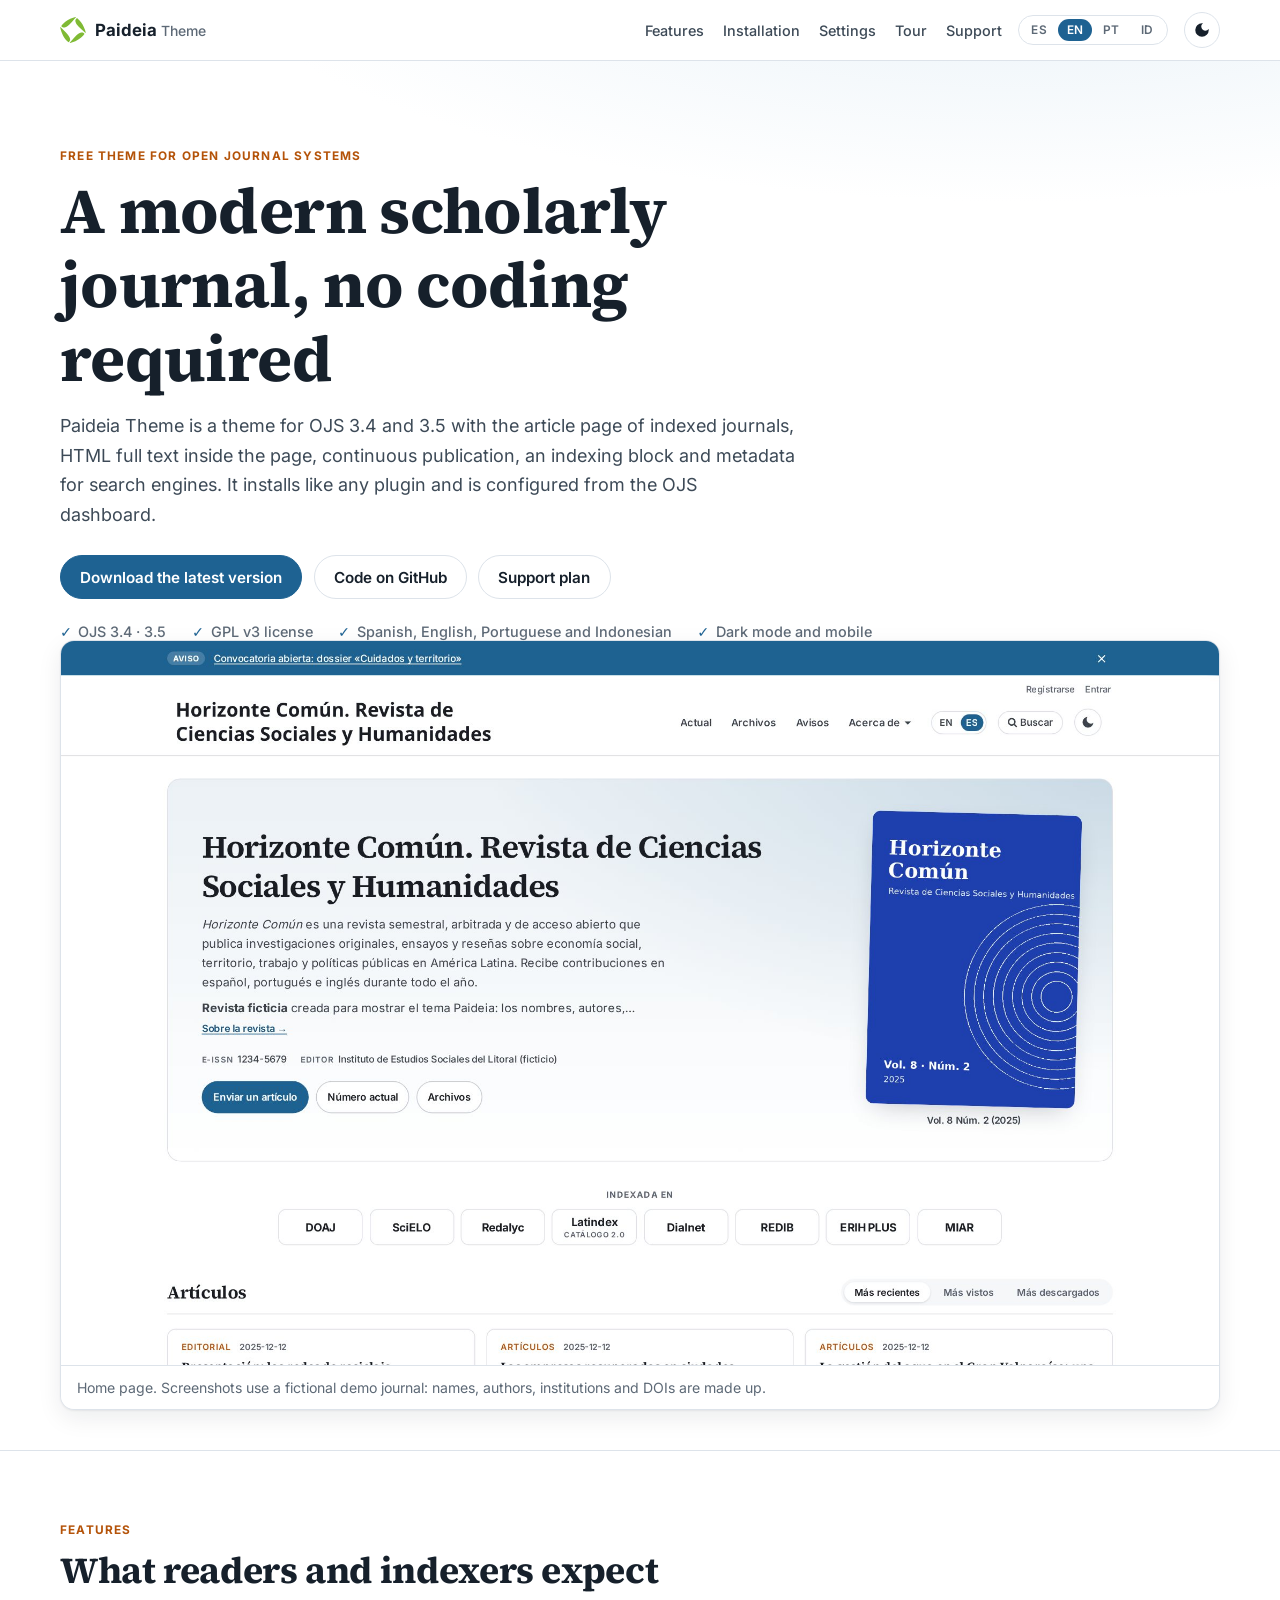
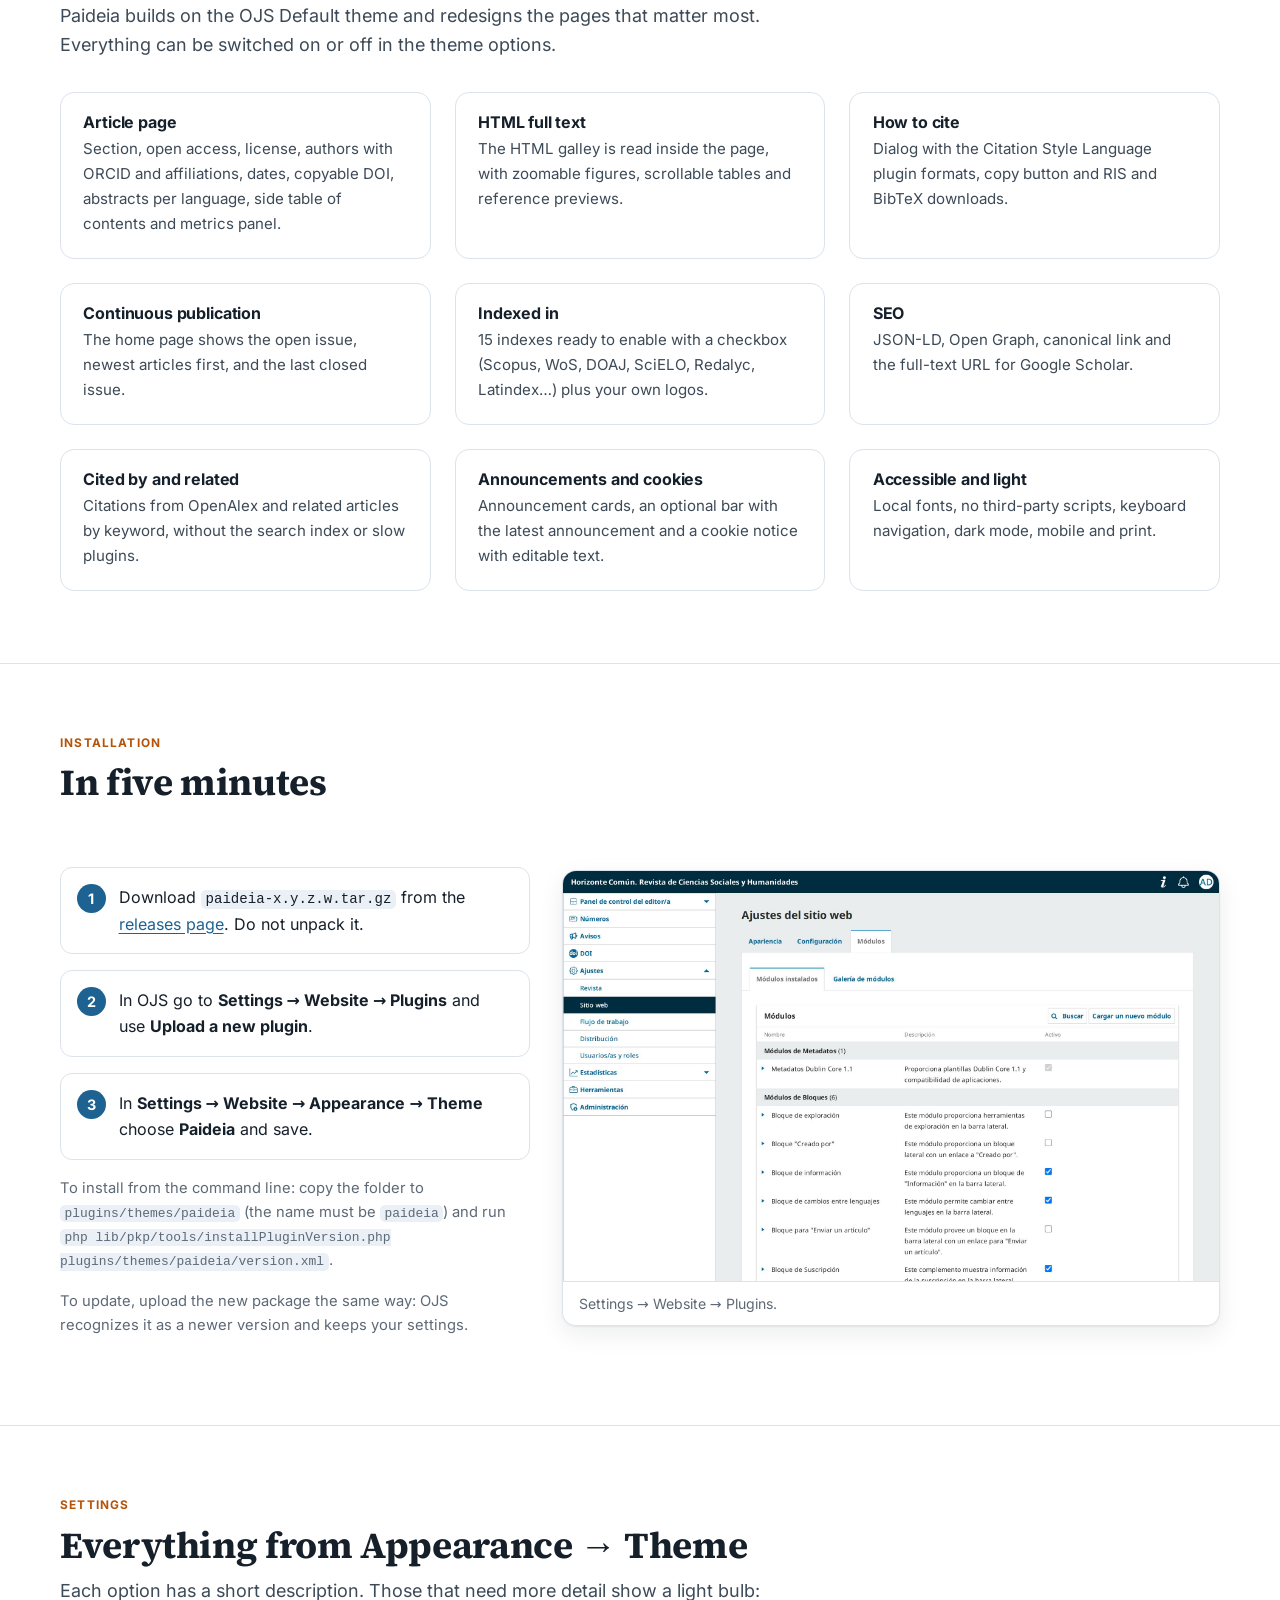
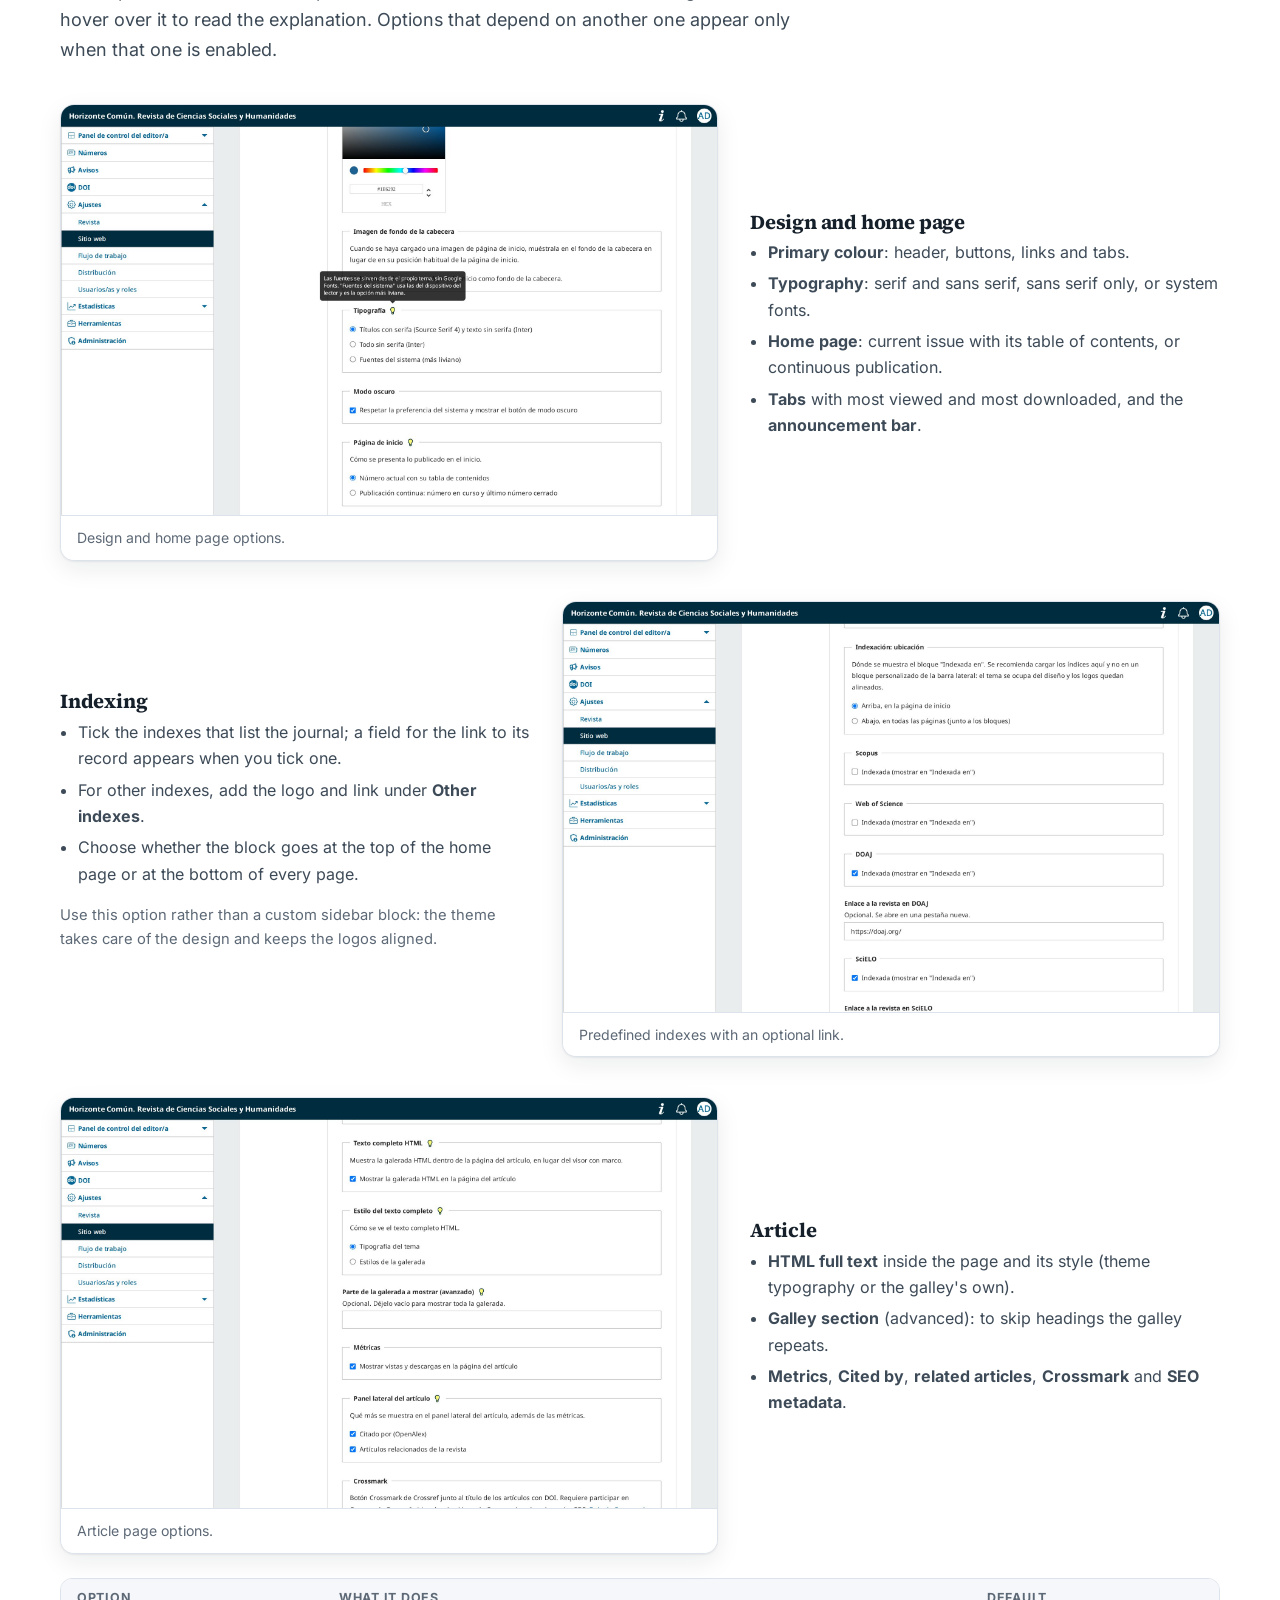
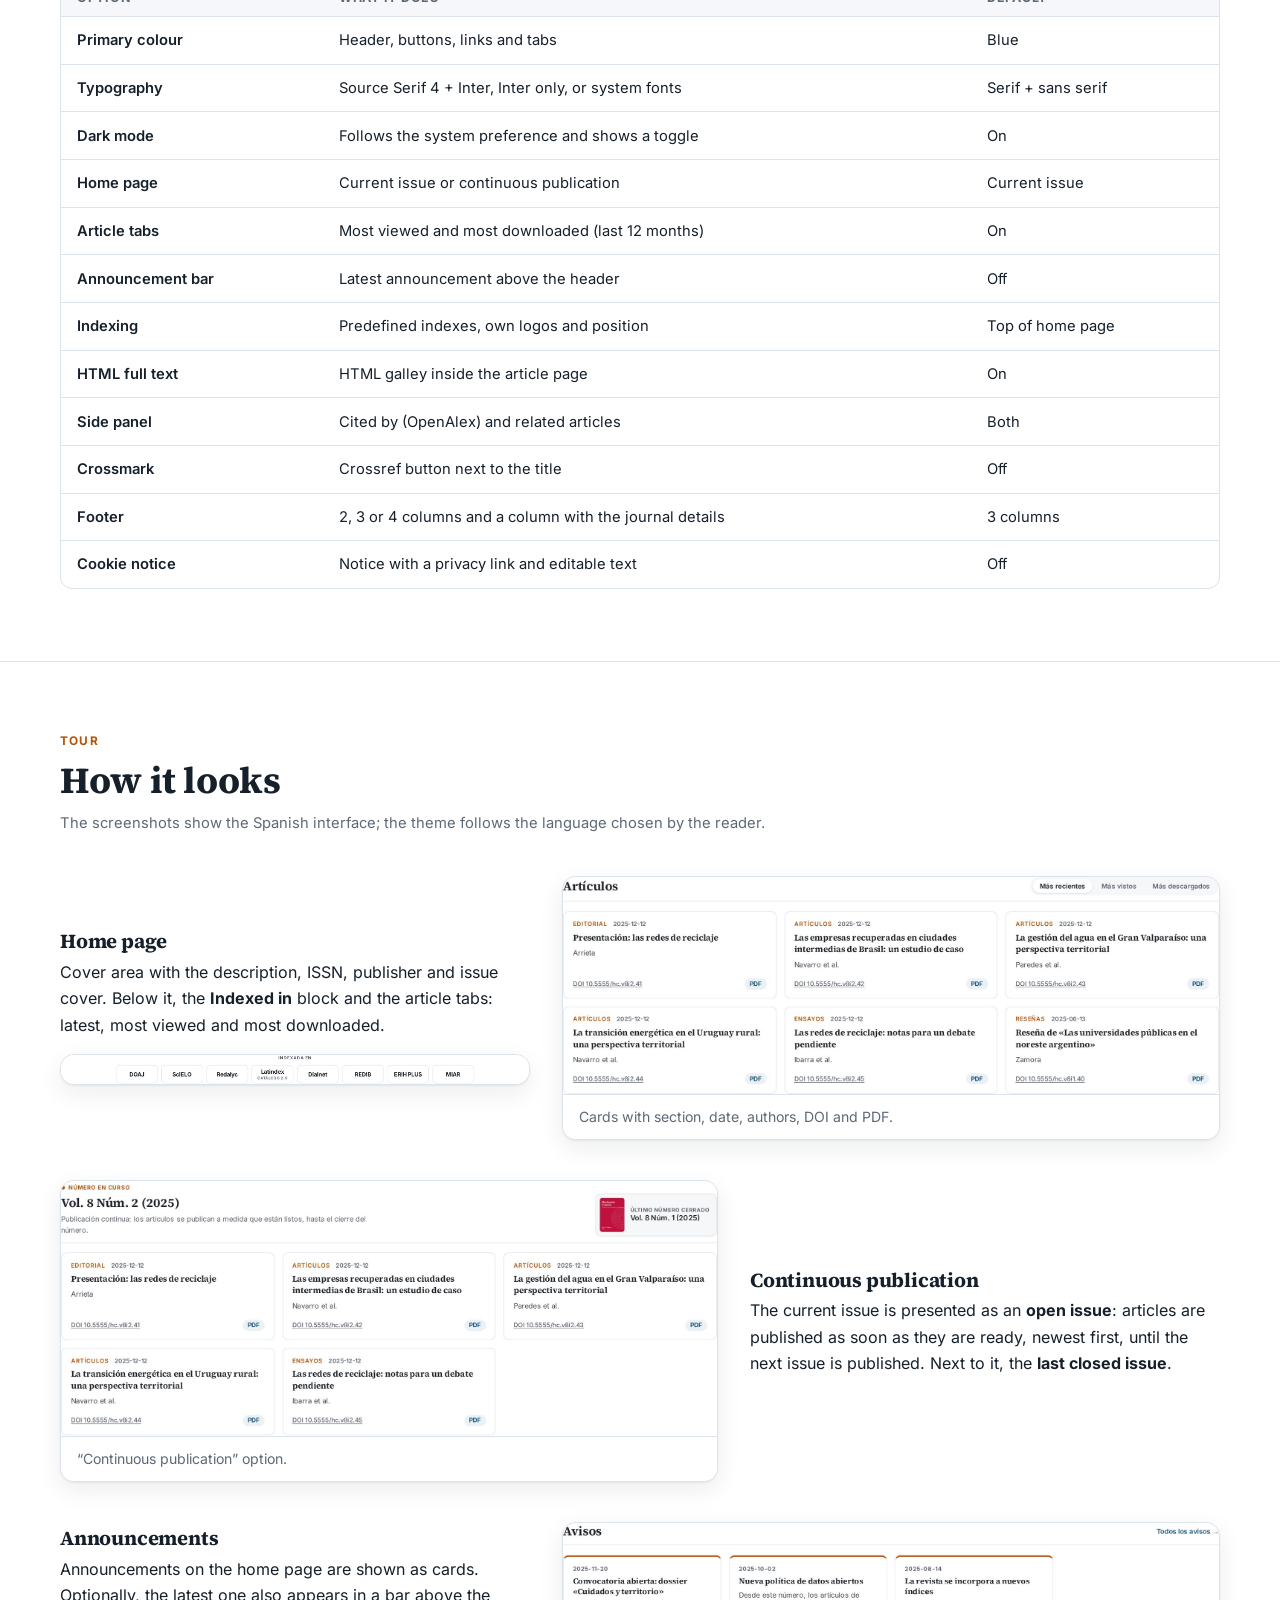
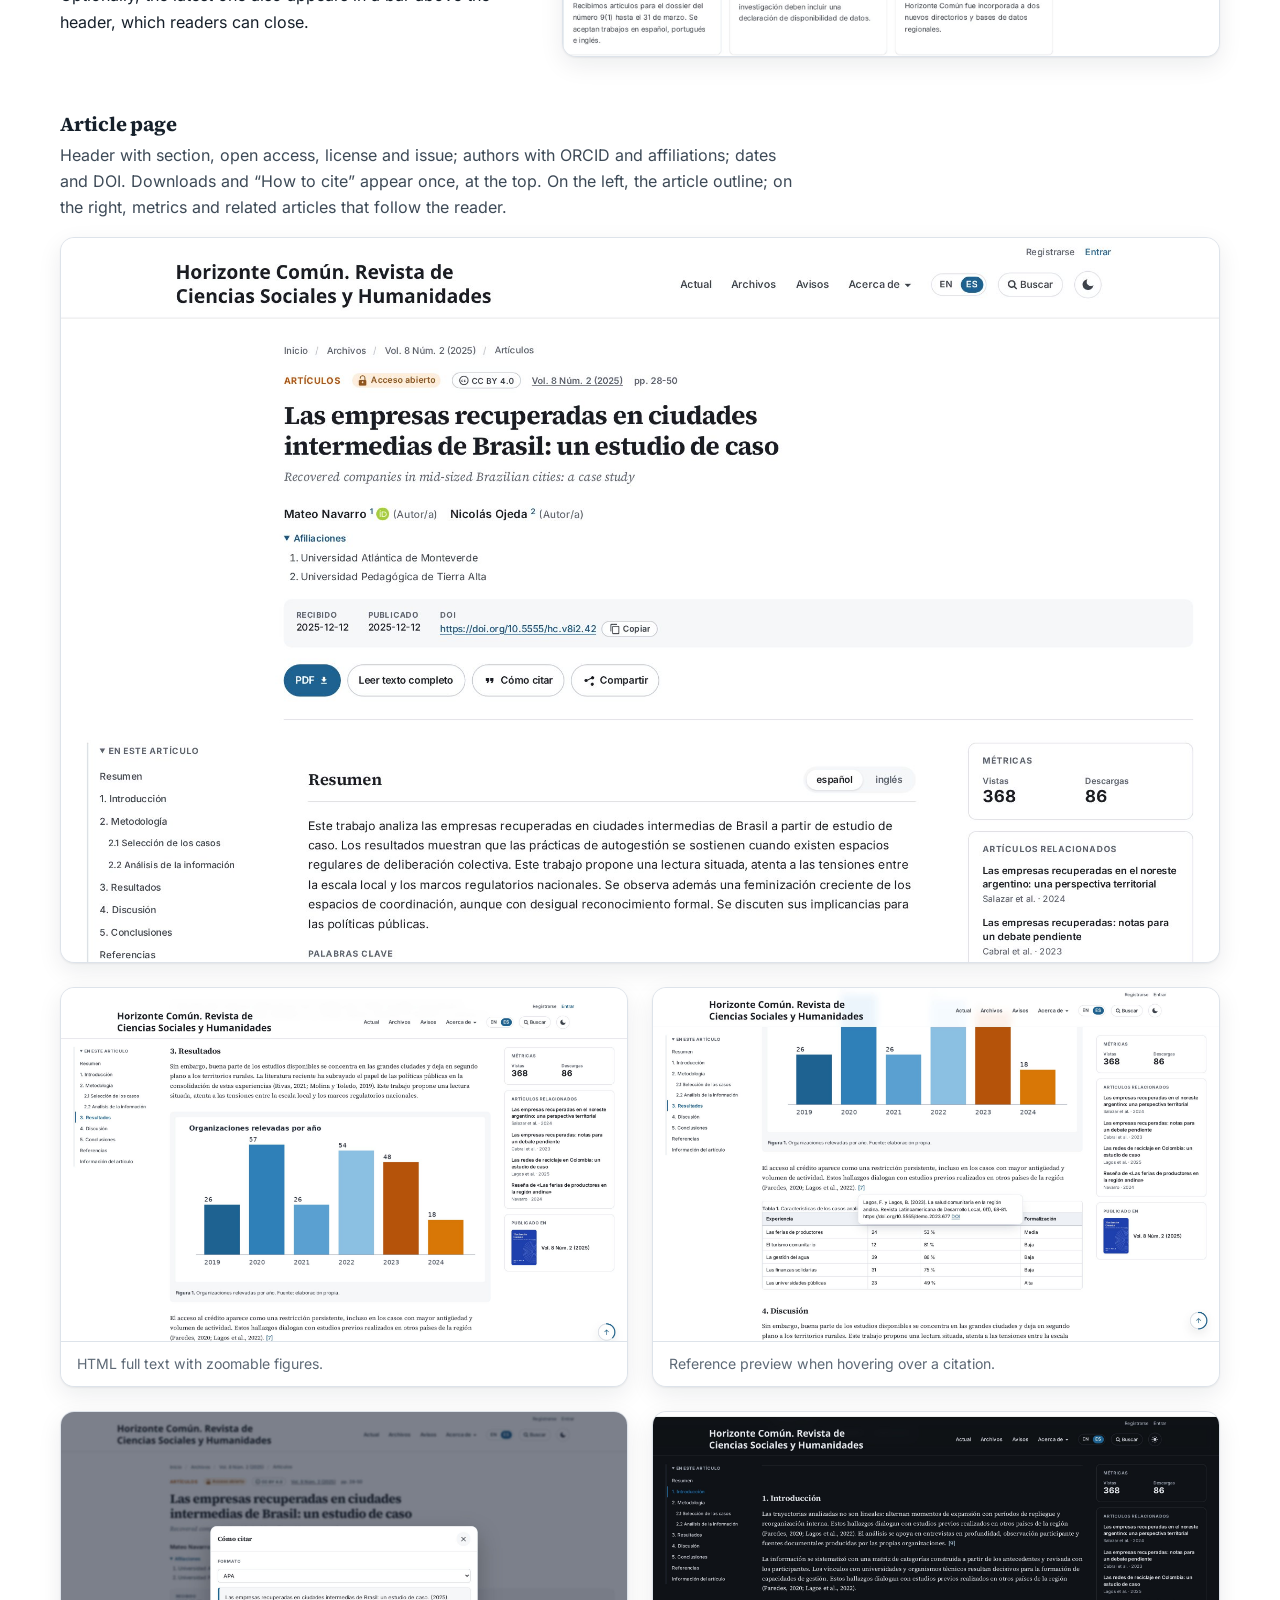
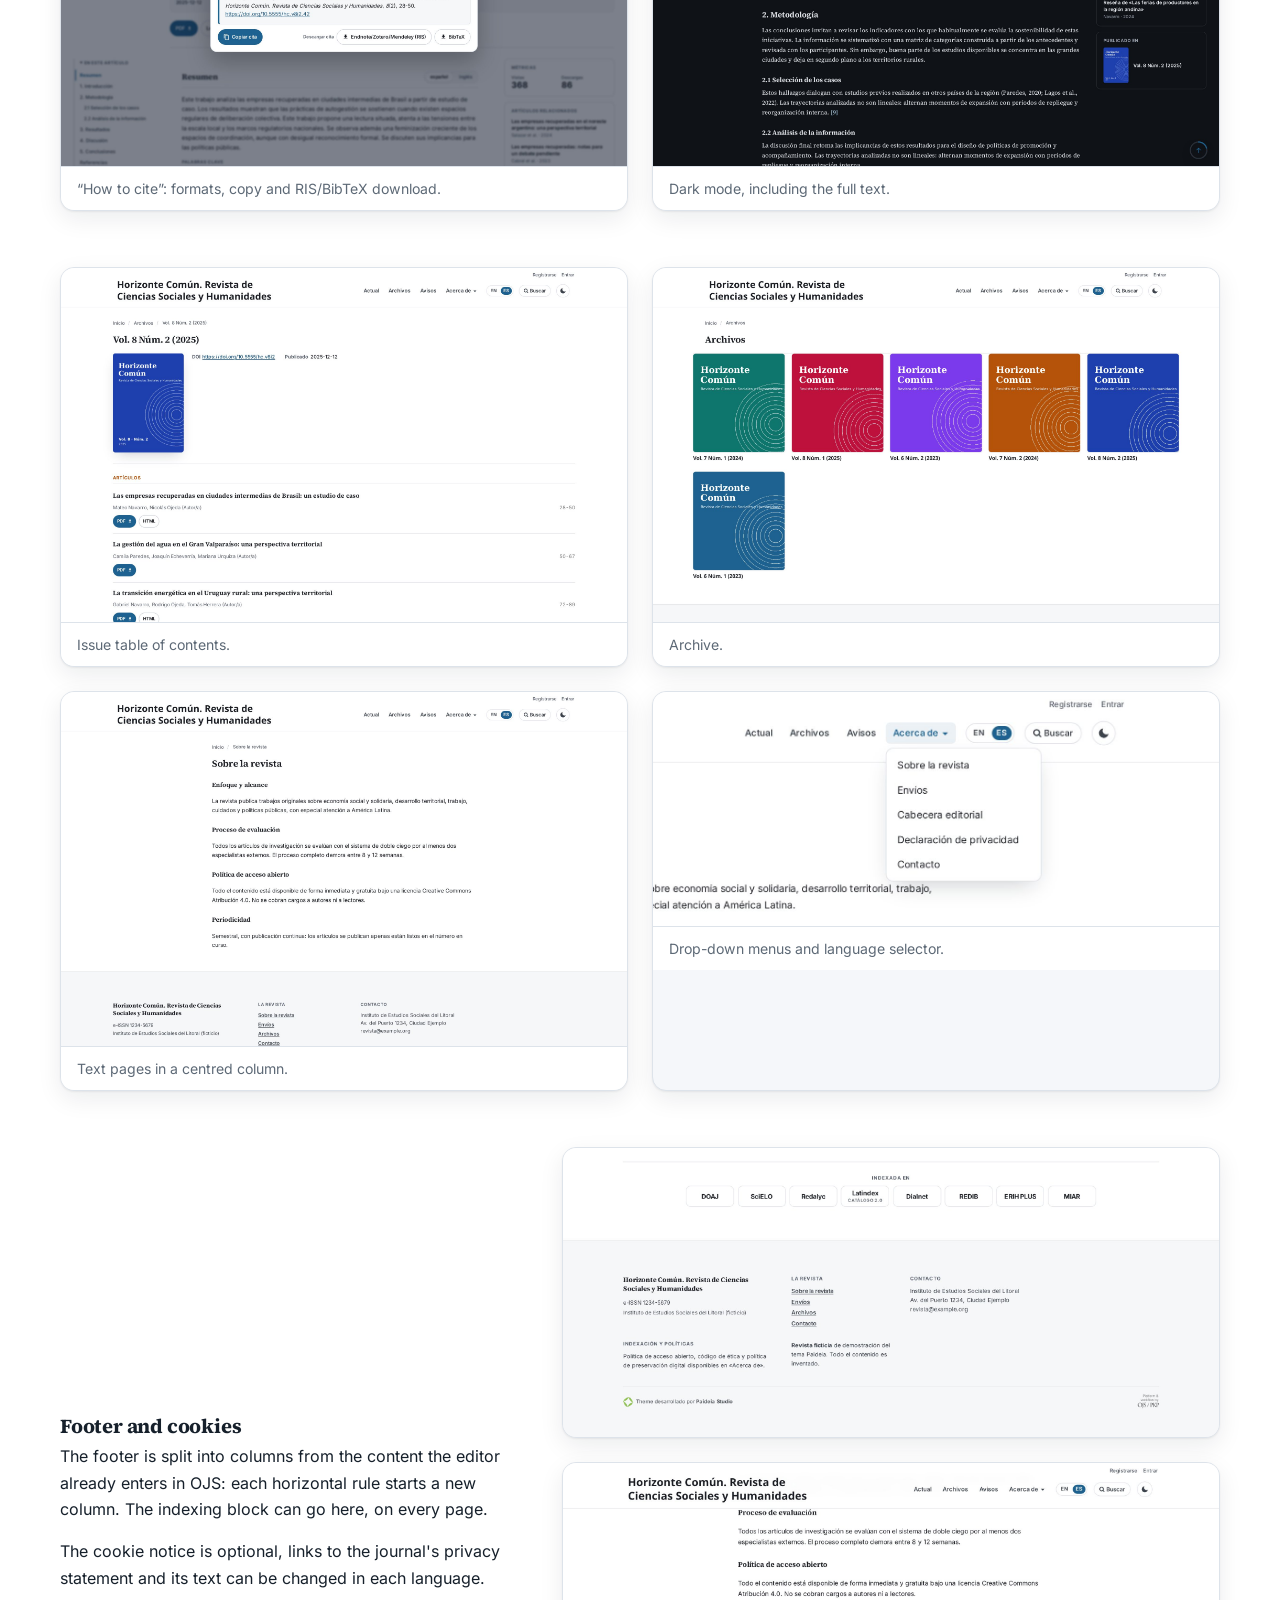
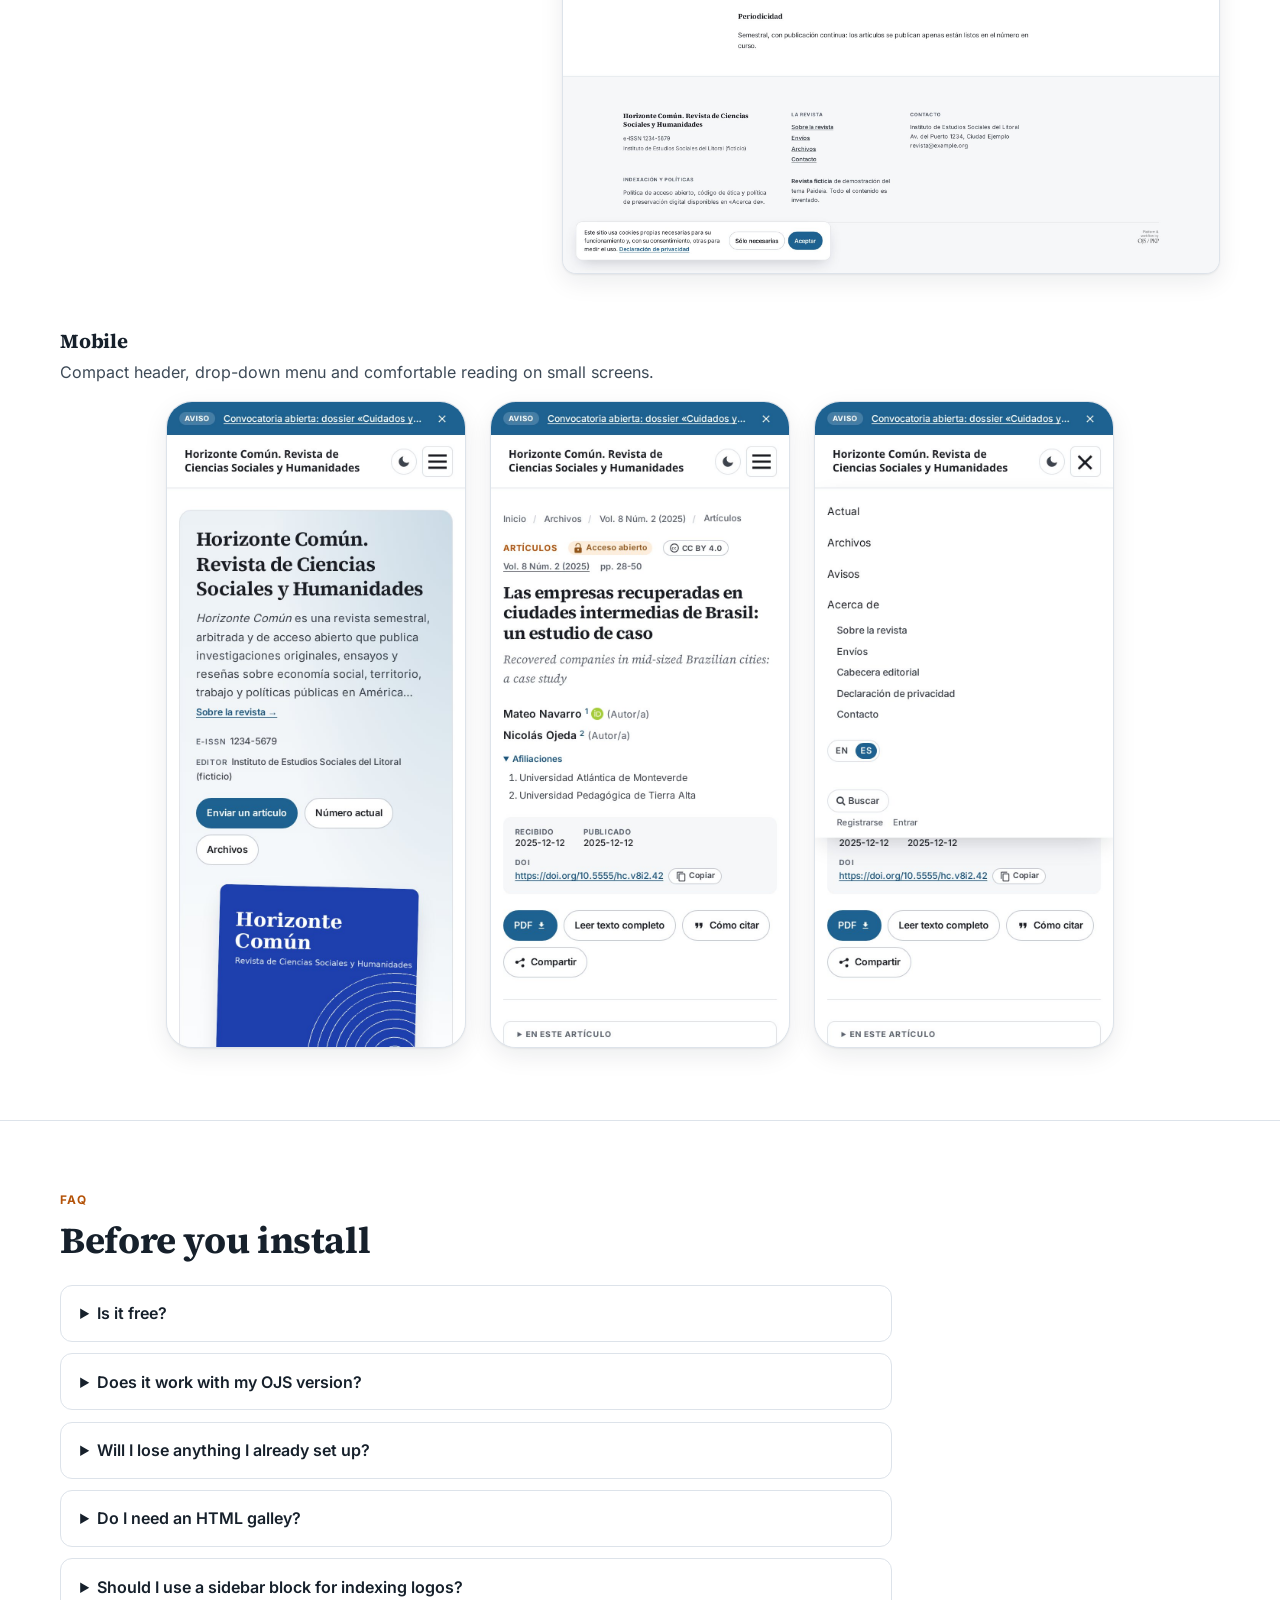
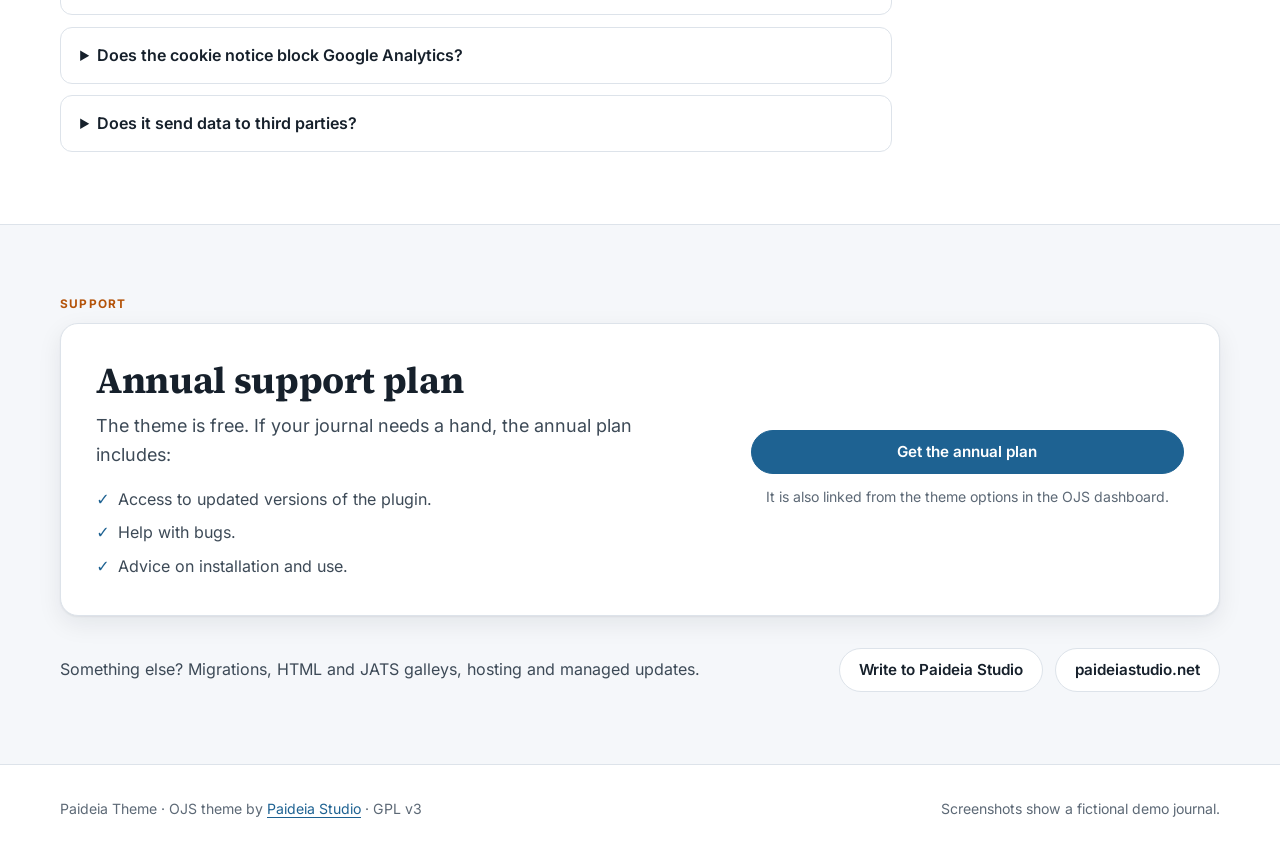
==== docs/en/index.html @ a8fdf117 "Paideia 1.0.1.0: soporte, enlace al repositorio y guía en 4 idiomas - Aviso del plan anual de soport" ====
<!doctype html>
<html lang="en">
<head>
<meta charset="utf-8">
<meta name="viewport" content="width=device-width, initial-scale=1">
<title>Paideia Theme · OJS theme</title>
<meta name="description" content="Paideia Theme is a free theme for Open Journal Systems 3.4 and 3.5: indexed-journal article page, HTML full text, continuous publication, indexing and SEO. Installation and configuration guide.">
<meta property="og:title" content="Paideia Theme · OJS theme">
<meta property="og:description" content="Free theme for Open Journal Systems, by Paideia Studio. Guide with screenshots.">
<meta property="og:image" content="../img/home.jpg">
<link rel="canonical" href="https://paideiapublishingservices.github.io/paideiaTheme/en/">
<link rel="alternate" hreflang="es" href="https://paideiapublishingservices.github.io/paideiaTheme/">
<link rel="alternate" hreflang="en" href="https://paideiapublishingservices.github.io/paideiaTheme/en/">
<link rel="alternate" hreflang="pt-BR" href="https://paideiapublishingservices.github.io/paideiaTheme/pt/">
<link rel="alternate" hreflang="id" href="https://paideiapublishingservices.github.io/paideiaTheme/id/">
<link rel="alternate" hreflang="x-default" href="https://paideiapublishingservices.github.io/paideiaTheme/">
<link rel="stylesheet" href="../assets/docs.css">
</head>
<body>

<header class="top">
	<div class="wrap">
		<a class="brand" href="./">
			<svg viewBox="0 0 98 100" aria-hidden="true"><path fill="#7FBA34" d="M58.7 0.2 60.0 0.2 60.2 0.9 44.6 18.9 34.3 29.7 28.6 34.5 22.5 38.5 16.5 40.6 11.6 40.6 7.3 38.9 4.1 35.9 3.6 35.0 3.8 34.3 8.2 28.8 13.2 23.8 19.4 18.7 27.9 12.9 38.5 7.1 49.2 2.8 58.7 0.2ZM63.4 4.5 64.5 4.3 66.4 5.7 74.3 13.2 79.9 20.1 85.2 28.1 90.5 38.1 95.3 50.1 97.4 57.7 97.9 61.0 97.2 61.6 94.9 59.3 77.1 43.4 70.1 36.4 64.3 29.6 61.6 25.5 58.8 19.4 58.0 15.8 58.0 13.7 58.6 11.1 59.9 8.3 63.4 4.5ZM0.2 38.5 0.7 38.4 21.9 59.3 29.3 67.8 32.7 72.6 36.5 79.7 37.9 85.6 37.7 88.4 37.2 90.5 35.0 94.2 31.9 97.0 30.5 96.6 24.0 90.5 19.6 85.3 15.5 79.4 11.4 72.6 7.9 65.5 4.4 57.0 1.2 46.6 -0.1 39.2 0.2 38.5ZM80.5 59.3 84.2 59.2 87.0 59.9 89.8 61.4 92.8 64.3 92.9 65.7 88.5 71.2 83.5 76.2 79.2 79.9 69.5 86.6 58.2 92.9 46.6 97.5 38.3 99.7 36.9 99.9 36.4 99.3 52.4 80.9 62.4 70.3 68.1 65.5 74.7 61.3 80.5 59.3Z"/></svg>
			<span>Paideia <small>Theme</small></span>
		</a>
		<nav aria-label="Sections">
			<a href="#incluye">Features</a>
			<a href="#instalacion">Installation</a>
			<a href="#configuracion">Settings</a>
			<a href="#recorrido">Tour</a>
			<a href="#soporte">Support</a>
		</nav>
		<div class="lang" role="group" aria-label="Language">
			<a href="../" hreflang="es" lang="es" title="Español">ES</a>
			<a href="../en/" hreflang="en" lang="en" title="English" aria-current="page">EN</a>
			<a href="../pt/" hreflang="pt-BR" lang="pt-BR" title="Português">PT</a>
			<a href="../id/" hreflang="id" lang="id" title="Bahasa Indonesia">ID</a>
		</div>
		<button class="theme-btn" type="button" id="themeBtn" aria-label="Switch between light and dark mode">
			<svg width="18" height="18" viewBox="0 0 24 24" aria-hidden="true"><path fill="currentColor" d="M12 3a9 9 0 1 0 9 9c0-.46-.04-.92-.1-1.36a5.39 5.39 0 0 1-4.4 2.26 5.4 5.4 0 0 1-3.14-9.8c-.44-.06-.9-.1-1.36-.1z"/></svg>
		</button>
	</div>
</header>

<main>
<div class="hero">
	<div class="wrap">
		<p class="eyebrow">Free theme for Open Journal Systems</p>
		<h1>A modern scholarly journal, no coding required</h1>
		<p class="lead">Paideia Theme is a theme for OJS 3.4 and 3.5 with the article page of indexed journals, HTML full text inside the page, continuous publication, an indexing block and metadata for search engines. It installs like any plugin and is configured from the OJS dashboard.</p>
		<div class="cta">
			<a class="btn btn--primary" href="https://github.com/PaideiaPublishingServices/paideiaTheme/releases/latest">Download the latest version</a>
			<a class="btn" href="https://github.com/PaideiaPublishingServices/paideiaTheme">Code on GitHub</a>
			<a class="btn" href="#soporte">Support plan</a>
		</div>
		<ul class="facts">
			<li>OJS 3.4 · 3.5</li>
			<li>GPL v3 license</li>
			<li>Spanish, English, Portuguese and Indonesian</li>
			<li>Dark mode and mobile</li>
		</ul>
		<figure class="shot hero-shot">
			<img src="../img/home.jpg" alt="Journal home page with the Paideia theme: description, issue cover and buttons" width="2160" height="1350">
			<figcaption>Home page. Screenshots use a fictional demo journal: names, authors, institutions and DOIs are made up.</figcaption>
		</figure>
	</div>
</div>

<section id="incluye">
	<div class="wrap">
		<p class="eyebrow">Features</p>
		<h2>What readers and indexers expect</h2>
		<p class="lead">Paideia builds on the OJS Default theme and redesigns the pages that matter most. Everything can be switched on or off in the theme options.</p>
		<div class="grid grid-3" style="margin-top:2rem">
			<div class="card"><h3>Article page</h3><p>Section, open access, license, authors with ORCID and affiliations, dates, copyable DOI, abstracts per language, side table of contents and metrics panel.</p></div>
			<div class="card"><h3>HTML full text</h3><p>The HTML galley is read inside the page, with zoomable figures, scrollable tables and reference previews.</p></div>
			<div class="card"><h3>How to cite</h3><p>Dialog with the Citation Style Language plugin formats, copy button and RIS and BibTeX downloads.</p></div>
			<div class="card"><h3>Continuous publication</h3><p>The home page shows the open issue, newest articles first, and the last closed issue.</p></div>
			<div class="card"><h3>Indexed in</h3><p>15 indexes ready to enable with a checkbox (Scopus, WoS, DOAJ, SciELO, Redalyc, Latindex…) plus your own logos.</p></div>
			<div class="card"><h3>SEO</h3><p>JSON-LD, Open Graph, canonical link and the full-text URL for Google Scholar.</p></div>
			<div class="card"><h3>Cited by and related</h3><p>Citations from OpenAlex and related articles by keyword, without the search index or slow plugins.</p></div>
			<div class="card"><h3>Announcements and cookies</h3><p>Announcement cards, an optional bar with the latest announcement and a cookie notice with editable text.</p></div>
			<div class="card"><h3>Accessible and light</h3><p>Local fonts, no third-party scripts, keyboard navigation, dark mode, mobile and print.</p></div>
		</div>
	</div>
</section>

<section id="instalacion">
	<div class="wrap">
		<p class="eyebrow">Installation</p>
		<h2>In five minutes</h2>
		<div class="row">
			<div>
				<ol class="steps">
					<li>Download <code>paideia-x.y.z.w.tar.gz</code> from the <a href="https://github.com/PaideiaPublishingServices/paideiaTheme/releases/latest">releases page</a>. Do not unpack it.</li>
					<li>In OJS go to <strong>Settings → Website → Plugins</strong> and use <strong>Upload a new plugin</strong>.</li>
					<li>In <strong>Settings → Website → Appearance → Theme</strong> choose <strong>Paideia</strong> and save.</li>
				</ol>
				<p style="margin-top:1rem;color:var(--muted);font-size:.92rem">To install from the command line: copy the folder to <code>plugins/themes/paideia</code> (the name must be <code>paideia</code>) and run <code>php lib/pkp/tools/installPluginVersion.php plugins/themes/paideia/version.xml</code>.</p>
				<p style="color:var(--muted);font-size:.92rem">To update, upload the new package the same way: OJS recognizes it as a newer version and keeps your settings.</p>
			</div>
			<figure class="shot"><img src="../img/back-plugins.jpg" alt="Plugins tab of the OJS website settings" loading="lazy" width="2160" height="1350"><figcaption>Settings → Website → Plugins.</figcaption></figure>
		</div>
	</div>
</section>

<section id="configuracion">
	<div class="wrap">
		<p class="eyebrow">Settings</p>
		<h2>Everything from Appearance → Theme</h2>
		<p class="lead">Each option has a short description. Those that need more detail show a light bulb: hover over it to read the explanation. Options that depend on another one appear only when that one is enabled.</p>

		<div class="row row--flip">
			<div>
				<h3>Design and home page</h3>
				<ul class="clean">
					<li><strong>Primary colour</strong>: header, buttons, links and tabs.</li>
					<li><strong>Typography</strong>: serif and sans serif, sans serif only, or system fonts.</li>
					<li><strong>Home page</strong>: current issue with its table of contents, or continuous publication.</li>
					<li><strong>Tabs</strong> with most viewed and most downloaded, and the <strong>announcement bar</strong>.</li>
				</ul>
			</div>
			<figure class="shot"><img src="../img/back-home.jpg" alt="Typography, dark mode and home page options in the theme form" loading="lazy" width="2160" height="1350"><figcaption>Design and home page options.</figcaption></figure>
		</div>

		<div class="row">
			<div>
				<h3>Indexing</h3>
				<ul class="clean">
					<li>Tick the indexes that list the journal; a field for the link to its record appears when you tick one.</li>
					<li>For other indexes, add the logo and link under <strong>Other indexes</strong>.</li>
					<li>Choose whether the block goes at the top of the home page or at the bottom of every page.</li>
				</ul>
				<p style="color:var(--muted);font-size:.92rem">Use this option rather than a custom sidebar block: the theme takes care of the design and keeps the logos aligned.</p>
			</div>
			<figure class="shot"><img src="../img/back-indexing.jpg" alt="Indexing options: position and list of indexes with checkboxes and links" loading="lazy" width="2160" height="1350"><figcaption>Predefined indexes with an optional link.</figcaption></figure>
		</div>

		<div class="row row--flip">
			<div>
				<h3>Article</h3>
				<ul class="clean">
					<li><strong>HTML full text</strong> inside the page and its style (theme typography or the galley's own).</li>
					<li><strong>Galley section</strong> (advanced): to skip headings the galley repeats.</li>
					<li><strong>Metrics</strong>, <strong>Cited by</strong>, <strong>related articles</strong>, <strong>Crossmark</strong> and <strong>SEO metadata</strong>.</li>
				</ul>
			</div>
			<figure class="shot"><img src="../img/back-article.jpg" alt="Article options in the theme form" loading="lazy" width="2160" height="1350"><figcaption>Article page options.</figcaption></figure>
		</div>

		<div class="table-wrap">
			<table>
				<thead><tr><th>Option</th><th>What it does</th><th>Default</th></tr></thead>
				<tbody>
					<tr><td>Primary colour</td><td>Header, buttons, links and tabs</td><td>Blue</td></tr>
					<tr><td>Typography</td><td>Source Serif 4 + Inter, Inter only, or system fonts</td><td>Serif + sans serif</td></tr>
					<tr><td>Dark mode</td><td>Follows the system preference and shows a toggle</td><td>On</td></tr>
					<tr><td>Home page</td><td>Current issue or continuous publication</td><td>Current issue</td></tr>
					<tr><td>Article tabs</td><td>Most viewed and most downloaded (last 12 months)</td><td>On</td></tr>
					<tr><td>Announcement bar</td><td>Latest announcement above the header</td><td>Off</td></tr>
					<tr><td>Indexing</td><td>Predefined indexes, own logos and position</td><td>Top of home page</td></tr>
					<tr><td>HTML full text</td><td>HTML galley inside the article page</td><td>On</td></tr>
					<tr><td>Side panel</td><td>Cited by (OpenAlex) and related articles</td><td>Both</td></tr>
					<tr><td>Crossmark</td><td>Crossref button next to the title</td><td>Off</td></tr>
					<tr><td>Footer</td><td>2, 3 or 4 columns and a column with the journal details</td><td>3 columns</td></tr>
					<tr><td>Cookie notice</td><td>Notice with a privacy link and editable text</td><td>Off</td></tr>
				</tbody>
			</table>
		</div>
	</div>
</section>

<section id="recorrido">
	<div class="wrap">
		<p class="eyebrow">Tour</p>
		<h2>How it looks</h2>
		<p style="color:var(--muted);font-size:.92rem">The screenshots show the Spanish interface; the theme follows the language chosen by the reader.</p>

		<div class="row">
			<div>
				<h3>Home page</h3>
				<p>Cover area with the description, ISSN, publisher and issue cover. Below it, the <strong>Indexed in</strong> block and the article tabs: latest, most viewed and most downloaded.</p>
				<figure class="shot" style="margin-top:1rem"><img src="../img/home-indexing.jpg" alt="Indexed in block with index tiles" loading="lazy" width="1764" height="107"></figure>
			</div>
			<figure class="shot"><img src="../img/home-tabs.jpg" alt="Article tabs with cards" loading="lazy" width="1764" height="585"><figcaption>Cards with section, date, authors, DOI and PDF.</figcaption></figure>
		</div>

		<div class="row row--flip">
			<div>
				<h3>Continuous publication</h3>
				<p>The current issue is presented as an <strong>open issue</strong>: articles are published as soon as they are ready, newest first, until the next issue is published. Next to it, the <strong>last closed issue</strong>.</p>
			</div>
			<figure class="shot"><img src="../img/home-continuous.jpg" alt="Open issue with article cards and a link to the last closed issue" loading="lazy" width="1764" height="687"><figcaption>“Continuous publication” option.</figcaption></figure>
		</div>

		<div class="row">
			<div>
				<h3>Announcements</h3>
				<p>Announcements on the home page are shown as cards. Optionally, the latest one also appears in a bar above the header, which readers can close.</p>
			</div>
			<figure class="shot"><img src="../img/home-news.jpg" alt="Announcement cards" loading="lazy" width="1764" height="359"></figure>
		</div>

		<div style="margin-top:3.5rem">
			<h3>Article page</h3>
			<p style="max-width:46rem;color:var(--soft)">Header with section, open access, license and issue; authors with ORCID and affiliations; dates and DOI. Downloads and “How to cite” appear once, at the top. On the left, the article outline; on the right, metrics and related articles that follow the reader.</p>
			<figure class="shot" style="margin-top:1rem"><img src="../img/article.jpg" alt="Article page with header, side outline, abstract and metrics panel" loading="lazy" width="2160" height="1350"></figure>
		</div>

		<div class="grid grid-2" style="margin-top:1.5rem">
			<figure class="shot"><img src="../img/article-figure.jpg" alt="HTML full text with a figure inside the article page" loading="lazy" width="2160" height="1350"><figcaption>HTML full text with zoomable figures.</figcaption></figure>
			<figure class="shot"><img src="../img/article-cite-tip.jpg" alt="Reference preview when hovering over a citation" loading="lazy" width="2160" height="1350"><figcaption>Reference preview when hovering over a citation.</figcaption></figure>
			<figure class="shot"><img src="../img/article-cite.jpg" alt="How to cite dialog with format selector" loading="lazy" width="2160" height="1350"><figcaption>“How to cite”: formats, copy and RIS/BibTeX download.</figcaption></figure>
			<figure class="shot"><img src="../img/article-dark.jpg" alt="Article page in dark mode" loading="lazy" width="2160" height="1350"><figcaption>Dark mode, including the full text.</figcaption></figure>
		</div>

		<div class="grid grid-2" style="margin-top:3.5rem">
			<figure class="shot"><img src="../img/issue.jpg" alt="Issue table of contents with cover and articles by section" loading="lazy" width="2160" height="1350"><figcaption>Issue table of contents.</figcaption></figure>
			<figure class="shot"><img src="../img/archive.jpg" alt="Issue archive with covers" loading="lazy" width="2160" height="1350"><figcaption>Archive.</figcaption></figure>
			<figure class="shot"><img src="../img/about.jpg" alt="About the journal page with a centred reading column" loading="lazy" width="2160" height="1350"><figcaption>Text pages in a centred column.</figcaption></figure>
			<figure class="shot"><img src="../img/nav.jpg" alt="Drop-down menu of the main navigation" loading="lazy" width="1200" height="495"><figcaption>Drop-down menus and language selector.</figcaption></figure>
		</div>

		<div class="row" style="margin-top:3.5rem">
			<div>
				<h3>Footer and cookies</h3>
				<p>The footer is split into columns from the content the editor already enters in OJS: each horizontal rule starts a new column. The indexing block can go here, on every page.</p>
				<p>The cookie notice is optional, links to the journal's privacy statement and its text can be changed in each language.</p>
			</div>
			<div class="grid">
				<figure class="shot"><img src="../img/footer.jpg" alt="Indexing block at the bottom and footer in columns" loading="lazy" width="2160" height="951"></figure>
				<figure class="shot"><img src="../img/cookies.jpg" alt="Cookie notice at the bottom left" loading="lazy" width="2160" height="1350"></figure>
			</div>
		</div>

		<div style="margin-top:3.5rem">
			<h3>Mobile</h3>
			<p style="color:var(--soft)">Compact header, drop-down menu and comfortable reading on small screens.</p>
			<div class="phones" style="margin-top:1rem">
				<figure class="shot shot--phone"><img src="../img/mobile-home.jpg" alt="Home page on a phone" loading="lazy" width="780" height="1688"></figure>
				<figure class="shot shot--phone"><img src="../img/mobile-article.jpg" alt="Article on a phone" loading="lazy" width="780" height="1688"></figure>
				<figure class="shot shot--phone"><img src="../img/mobile-menu.jpg" alt="Open menu on a phone" loading="lazy" width="780" height="1688"></figure>
			</div>
		</div>
	</div>
</section>

<section id="preguntas">
	<div class="wrap">
		<p class="eyebrow">FAQ</p>
		<h2>Before you install</h2>
		<div style="margin-top:1.5rem;max-width:52rem">
			<details><summary>Is it free?</summary><p>Yes. The theme is free software (GPL v3). The only thing the license asks is to keep the “Theme developed by Paideia Studio” credit visible in the footer. If it is hidden, the theme switches itself off in the browser. The annual support plan is optional.</p></details>
			<details><summary>Does it work with my OJS version?</summary><p>With OJS 3.4 and 3.5. It requires PHP 8.0 or later (8.2 for OJS 3.5). It does not work with OJS 3.3.</p></details>
			<details><summary>Will I lose anything I already set up?</summary><p>No. The theme uses the footer, menus, blocks and announcements already entered in OJS. If you switch back to the Default theme, everything stays in place.</p></details>
			<details><summary>Do I need an HTML galley?</summary><p>No. Without an HTML galley the article page shows the abstract, references and PDF button. With an HTML galley, the full text is read inside the page.</p></details>
			<details><summary>Should I use a sidebar block for indexing logos?</summary><p>Better not: add the indexes in the theme options. Sidebar blocks need their own HTML and styles; the theme's “Indexed in” block looks tidy without any code.</p></details>
			<details><summary>Does the cookie notice block Google Analytics?</summary><p>It does not block scripts by itself. It stores the reader's choice and fires the <code>pdt:cookies</code> event, so analytics or other services can wait for consent.</p></details>
			<details><summary>Does it send data to third parties?</summary><p>Fonts are local and there are no third-party scripts. Only when enabled: “Cited by” queries OpenAlex from the server (sending only the DOI) and Crossmark loads the Crossref script.</p></details>
		</div>
	</div>
</section>

<section id="soporte" class="contact">
	<div class="wrap">
		<p class="eyebrow">Support</p>
		<div class="plan">
			<div>
				<h2>Annual support plan</h2>
				<p class="lead" style="margin:0">The theme is free. If your journal needs a hand, the annual plan includes:</p>
				<ul>
					<li>Access to updated versions of the plugin.</li>
					<li>Help with bugs.</li>
					<li>Advice on installation and use.</li>
				</ul>
			</div>
			<div class="actions">
				<a class="btn btn--primary" href="https://shop.paideiahosting.net/shop/paideia-theme-annual-support-210" target="_blank" rel="noopener">Get the annual plan</a>
				<p class="note">It is also linked from the theme options in the OJS dashboard.</p>
			</div>
		</div>
		<div class="more">
			<p style="margin:0">Something else? Migrations, HTML and JATS galleys, hosting and managed updates.</p>
			<div style="display:flex;flex-wrap:wrap;gap:.7rem">
				<button class="btn" type="button" id="mailBtn" data-u="contact" data-d="paideiastudio.net" data-s="Question about Paideia Theme for OJS">Write to Paideia Studio</button>
				<a class="btn" href="https://paideiastudio.net/">paideiastudio.net</a>
			</div>
		</div>
	</div>
</section>
</main>

<footer>
	<div class="wrap">
		<span>Paideia Theme · OJS theme by <a href="https://paideiastudio.net/">Paideia Studio</a> · GPL v3</span>
		<span>Screenshots show a fictional demo journal.</span>
	</div>
</footer>

<dialog class="zoom" id="zoom"><img alt=""></dialog>
<script src="../assets/docs.js"></script>
</body>
</html>
---- docs/assets/docs.css ----
@font-face { font-family: "Inter"; src: url("../fonts/inter-latin-wght-normal.woff2") format("woff2"); font-weight: 100 900; font-display: swap; }
@font-face { font-family: "Source Serif 4"; src: url("../fonts/source-serif-4-latin-wght-normal.woff2") format("woff2"); font-weight: 200 900; font-display: swap; }
:root {
	--bg: #ffffff; --surface: #f5f7fa; --surface-2: #eaf0f6; --text: #16202b; --soft: #3d4a57; --muted: #5d6976;
	--border: #dde3ea; --primary: #1e6292; --primary-ink: #ffffff; --primary-soft: #e6f0f7; --accent: #b45309;
	--shadow: 0 1px 2px rgb(16 24 40 / .06), 0 8px 24px rgb(16 24 40 / .08);
	--sans: "Inter", system-ui, -apple-system, "Segoe UI", sans-serif; --serif: "Source Serif 4", Georgia, serif;
	color-scheme: light;
}
@media (prefers-color-scheme: dark) {
	:root:not([data-theme="light"]) {
		--bg: #0f1318; --surface: #161b22; --surface-2: #1c232c; --text: #e8edf2; --soft: #c3ccd5; --muted: #95a1ad;
		--border: #2a333d; --primary: #6db3e4; --primary-ink: #0b1620; --primary-soft: #16283a; --accent: #f59e0b;
		--shadow: 0 1px 2px rgb(0 0 0 / .4), 0 8px 24px rgb(0 0 0 / .35); color-scheme: dark;
	}
}
:root[data-theme="dark"] {
	--bg: #0f1318; --surface: #161b22; --surface-2: #1c232c; --text: #e8edf2; --soft: #c3ccd5; --muted: #95a1ad;
	--border: #2a333d; --primary: #6db3e4; --primary-ink: #0b1620; --primary-soft: #16283a; --accent: #f59e0b;
	--shadow: 0 1px 2px rgb(0 0 0 / .4), 0 8px 24px rgb(0 0 0 / .35); color-scheme: dark;
}
* { box-sizing: border-box; }
html { scroll-behavior: smooth; scroll-padding-top: 76px; }
@media (prefers-reduced-motion: reduce) { html { scroll-behavior: auto; } }
body { margin: 0; background: var(--bg); color: var(--text); font: 400 1rem/1.65 var(--sans); -webkit-font-smoothing: antialiased; }
img { max-width: 100%; height: auto; display: block; }
a { color: var(--primary); text-underline-offset: .18em; }
h1, h2, h3 { font-family: var(--serif); line-height: 1.15; letter-spacing: -.01em; margin: 0; }
h2 { font-size: clamp(1.7rem, 3vw, 2.3rem); margin-bottom: .6rem; }
h3 { font-size: 1.25rem; margin-bottom: .35rem; }
p { margin: 0 0 1rem; }
code { font: 500 .88em/1.4 ui-monospace, SFMono-Regular, Menlo, monospace; background: var(--surface-2); padding: .1em .35em; border-radius: 5px; }
.wrap { width: min(1160px, 100% - 32px); margin-inline: auto; }
.eyebrow { font: 700 .74rem/1.2 var(--sans); text-transform: uppercase; letter-spacing: .1em; color: var(--accent); margin-bottom: .7rem; }
.lead { font-size: 1.12rem; color: var(--soft); max-width: 46rem; }

/* Barra superior */
.top { position: sticky; top: 0; z-index: 20; background: color-mix(in srgb, var(--bg) 88%, transparent); backdrop-filter: blur(10px); border-bottom: 1px solid var(--border); }
.top .wrap { display: flex; align-items: center; gap: 1rem; min-height: 60px; }
.brand { display: flex; align-items: center; gap: .55rem; white-space: nowrap; font: 700 1.05rem var(--sans); color: var(--text); text-decoration: none; margin-right: auto; }
.brand svg { width: 26px; height: 26px; }
.top nav { display: flex; gap: 1.2rem; }
.top nav a { color: var(--soft); text-decoration: none; font: 500 .9rem var(--sans); }
.top nav a:hover { color: var(--primary); }
.theme-btn { width: 36px; height: 36px; border-radius: 50%; border: 1px solid var(--border); background: var(--bg); color: var(--text); cursor: pointer; display: grid; place-items: center; }
@media (max-width: 860px) { .top nav { display: none; } }

/* Botones */
.btn { display: inline-flex; align-items: center; gap: .5rem; min-height: 44px; padding: .6rem 1.2rem; border-radius: 999px; border: 1px solid var(--border); background: var(--bg); color: var(--text); font: 600 .95rem var(--sans); text-decoration: none; cursor: pointer; }
.btn:hover { border-color: var(--primary); color: var(--primary); }
.btn--primary { background: var(--primary); border-color: var(--primary); color: var(--primary-ink); }
.btn--primary:hover { color: var(--primary-ink); filter: brightness(1.08); }

/* Portada */
.hero { padding: clamp(3rem, 7vw, 5.5rem) 0 2.5rem; background: radial-gradient(1200px 400px at 80% -10%, var(--primary-soft), transparent 70%); }
.hero h1 { font-size: clamp(2.3rem, 5.5vw, 4rem); max-width: 22ch; margin-bottom: 1rem; }
.hero .cta { display: flex; flex-wrap: wrap; gap: .7rem; margin: 1.6rem 0 0; }
.hero-shot { margin-top: 2.8rem; }
.facts { display: flex; flex-wrap: wrap; gap: .5rem 1.6rem; list-style: none; padding: 0; margin: 1.5rem 0 0; color: var(--muted); font: 500 .9rem var(--sans); }
.facts li::before { content: "✓"; color: var(--primary); font-weight: 700; margin-right: .4rem; }

/* Capturas */
.shot { margin: 0; border: 1px solid var(--border); border-radius: 14px; overflow: hidden; background: var(--surface); box-shadow: var(--shadow); }
.shot img { width: 100%; cursor: zoom-in; }
.shot figcaption { padding: .7rem 1rem; font: 400 .88rem/1.5 var(--sans); color: var(--muted); border-top: 1px solid var(--border); background: var(--bg); }
.shot--phone { max-width: 300px; border-radius: 26px; }

/* Secciones */
section { padding: clamp(3rem, 6vw, 4.5rem) 0; border-top: 1px solid var(--border); }
.grid { display: grid; gap: 1.5rem; }
.grid-2 { grid-template-columns: repeat(auto-fit, minmax(min(100%, 440px), 1fr)); }
.grid-3 { grid-template-columns: repeat(auto-fit, minmax(min(100%, 320px), 1fr)); }
.phones { display: flex; flex-wrap: wrap; gap: 1.5rem; justify-content: center; }
.row { display: grid; gap: 2rem; align-items: center; grid-template-columns: minmax(0, 5fr) minmax(0, 7fr); margin-top: 2.5rem; }
.row--flip { grid-template-columns: minmax(0, 7fr) minmax(0, 5fr); }
.row--flip > :first-child { order: 2; }
@media (max-width: 900px) { .row, .row--flip { grid-template-columns: 1fr; } .row--flip > :first-child { order: 0; } }
.card { border: 1px solid var(--border); border-radius: 14px; padding: 1.3rem 1.4rem; background: var(--bg); }
.card h3 { font-family: var(--sans); font-size: 1rem; font-weight: 700; }
.card p { color: var(--soft); font-size: .94rem; margin: 0; }
ul.clean { padding-left: 1.1rem; margin: 0 0 1rem; color: var(--soft); }
ul.clean li { margin: .3rem 0; }

/* Pasos */
.steps { counter-reset: step; list-style: none; padding: 0; margin: 1.5rem 0 0; display: grid; gap: 1rem; }
.steps li { counter-increment: step; position: relative; padding: 1rem 1.2rem 1rem 3.6rem; border: 1px solid var(--border); border-radius: 12px; background: var(--bg); }
.steps li::before { content: counter(step); position: absolute; left: 1rem; top: 1rem; width: 1.8rem; height: 1.8rem; border-radius: 50%; display: grid; place-items: center; background: var(--primary); color: var(--primary-ink); font: 700 .9rem var(--sans); }

/* Tabla de opciones */
.table-wrap { overflow-x: auto; border: 1px solid var(--border); border-radius: 12px; margin-top: 1.5rem; }
table { border-collapse: collapse; width: 100%; font-size: .92rem; min-width: 560px; }
th, td { text-align: left; padding: .7rem 1rem; border-bottom: 1px solid var(--border); vertical-align: top; }
th { background: var(--surface); font: 700 .78rem var(--sans); text-transform: uppercase; letter-spacing: .06em; color: var(--muted); }
tr:last-child td { border-bottom: 0; }
td:first-child { font-weight: 600; white-space: nowrap; }

/* Preguntas */
details { border: 1px solid var(--border); border-radius: 12px; padding: .9rem 1.2rem; background: var(--bg); }
details + details { margin-top: .7rem; }
summary { cursor: pointer; font-weight: 600; }
details p { margin: .7rem 0 0; color: var(--soft); }

/* Contacto y pie */
.contact { background: var(--surface); }
.contact .box { display: flex; flex-wrap: wrap; gap: 1.5rem 3rem; align-items: center; justify-content: space-between; }
footer { padding: 2rem 0 3rem; color: var(--muted); font-size: .88rem; border-top: 1px solid var(--border); }
footer .wrap { display: flex; flex-wrap: wrap; gap: .5rem 2rem; justify-content: space-between; }

/* Ampliar capturas */
dialog.zoom { padding: 0; border: 0; background: transparent; max-width: 96vw; max-height: 94vh; }
dialog.zoom::backdrop { background: rgb(0 0 0 / .78); }
dialog.zoom img { max-width: 96vw; max-height: 94vh; border-radius: 10px; cursor: zoom-out; }

/* Selector de idioma */
.lang { display: flex; gap: .15rem; padding: 3px; border: 1px solid var(--border); border-radius: 999px; }
.lang a { min-width: 2.1rem; padding: .2rem .45rem; border-radius: 999px; text-align: center; font: 600 .74rem/1.4 var(--sans); letter-spacing: .04em; color: var(--muted); text-decoration: none; }
.lang a:hover { color: var(--primary); }
.lang a[aria-current="page"] { background: var(--primary); color: var(--primary-ink); }
.brand small { font-weight: 500; color: var(--muted); }

/* Plan de soporte */
.plan { display: grid; gap: 1.5rem 3rem; grid-template-columns: minmax(0, 7fr) minmax(0, 5fr); align-items: center; padding: clamp(1.4rem, 3vw, 2.2rem); border: 1px solid var(--border); border-radius: 18px; background: var(--bg); box-shadow: var(--shadow); }
@media (max-width: 860px) { .plan { grid-template-columns: 1fr; } }
.plan ul { list-style: none; padding: 0; margin: 1rem 0 0; display: grid; gap: .45rem; color: var(--soft); }
.plan li::before { content: "✓"; color: var(--primary); font-weight: 700; margin-right: .5rem; }
.plan .actions { display: flex; flex-direction: column; gap: .7rem; align-items: stretch; }
.plan .actions .btn { justify-content: center; }
.plan .note { font-size: .88rem; color: var(--muted); margin: 0; text-align: center; }
.contact .more { margin-top: 2rem; display: flex; flex-wrap: wrap; gap: .5rem 1.5rem; align-items: center; justify-content: space-between; color: var(--soft); }
p:empty { display: none; }
@media (max-width: 420px) { .brand { font-size: .95rem; gap: .4rem; } .lang a { min-width: 1.8rem; padding: .2rem .3rem; } }
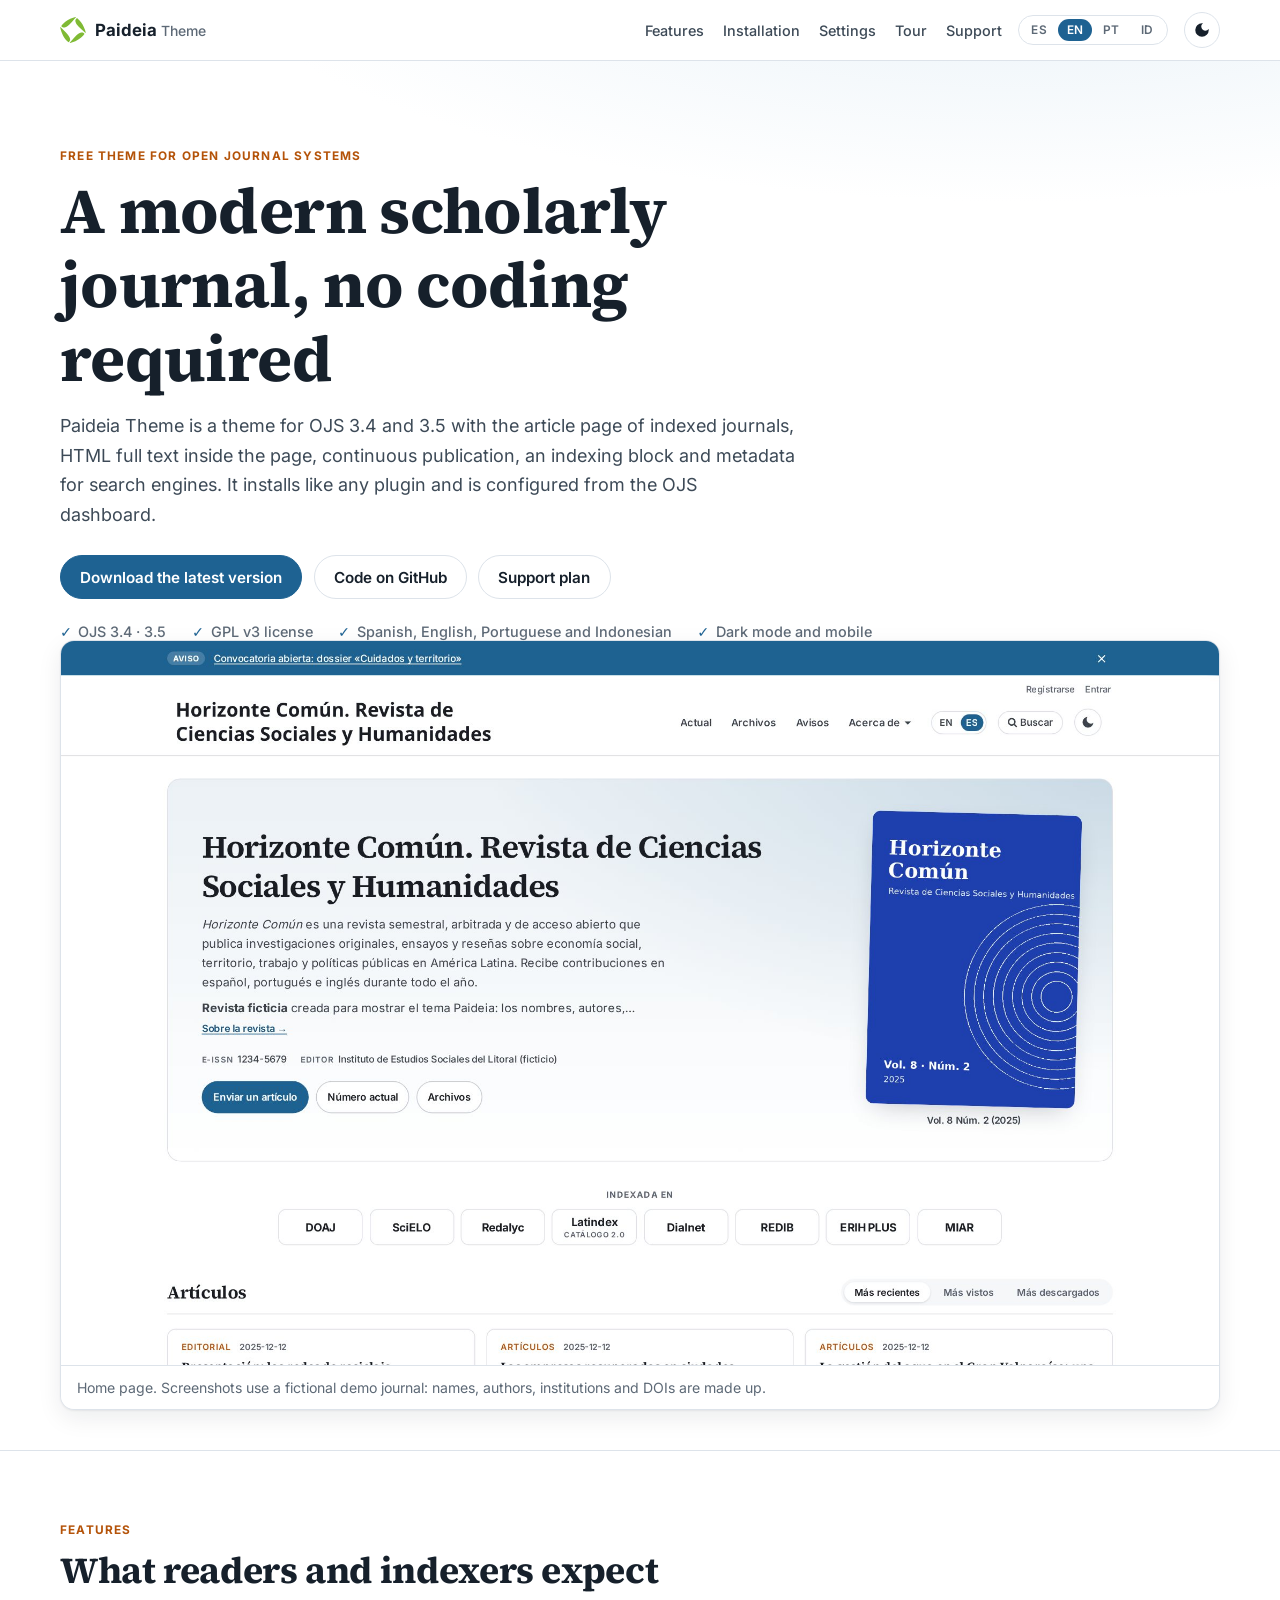
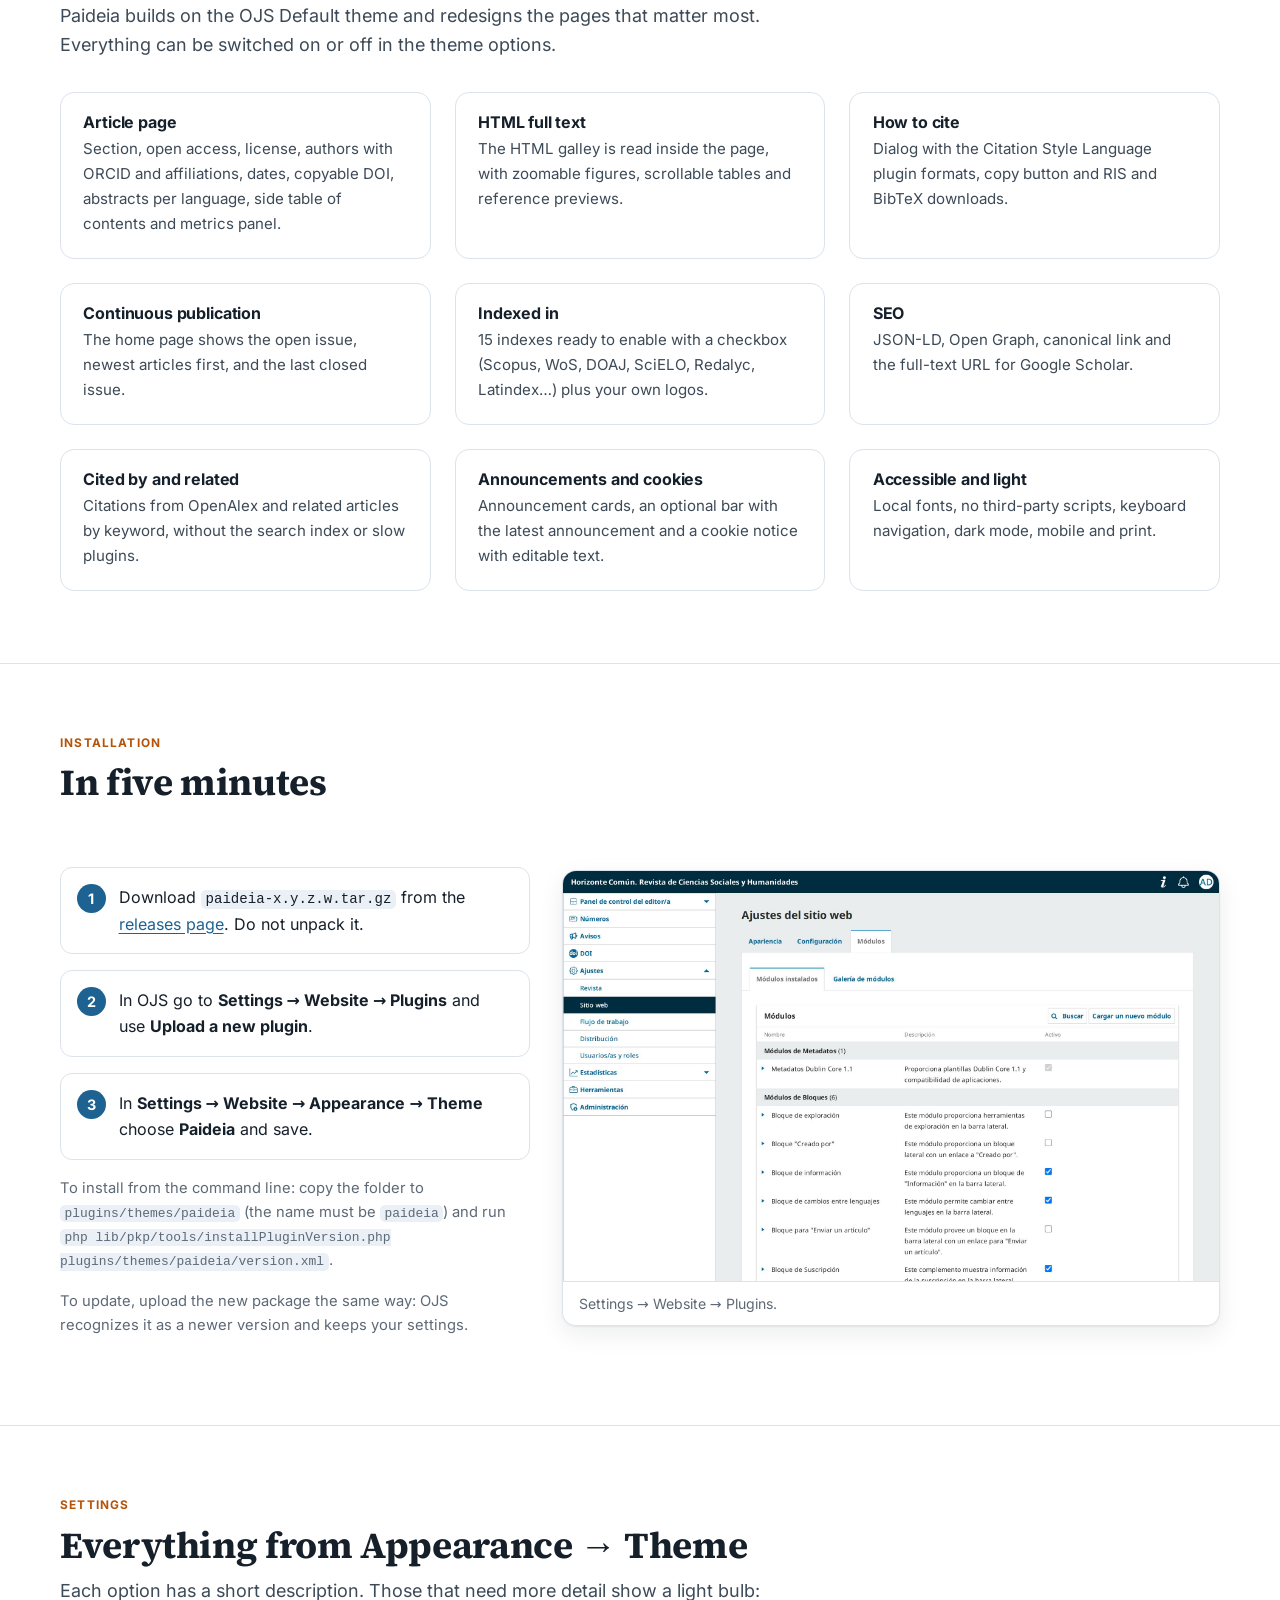
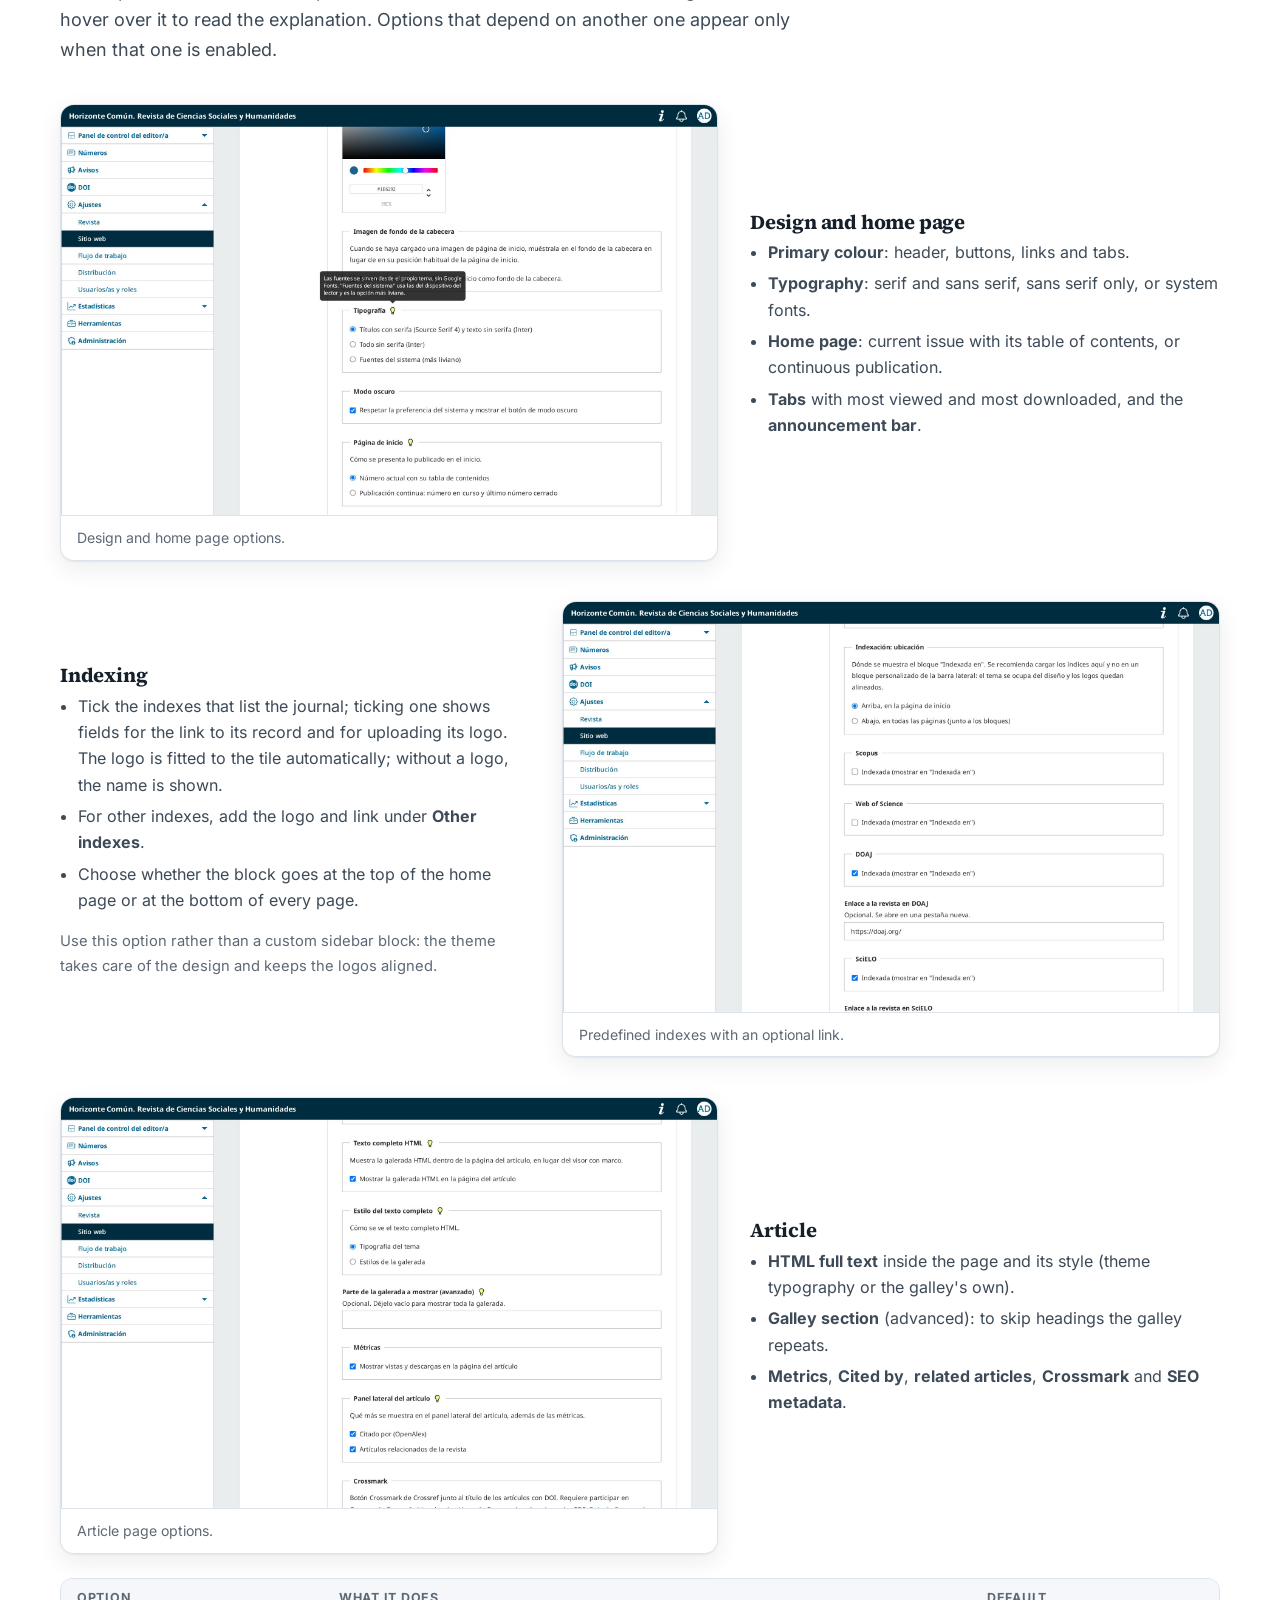
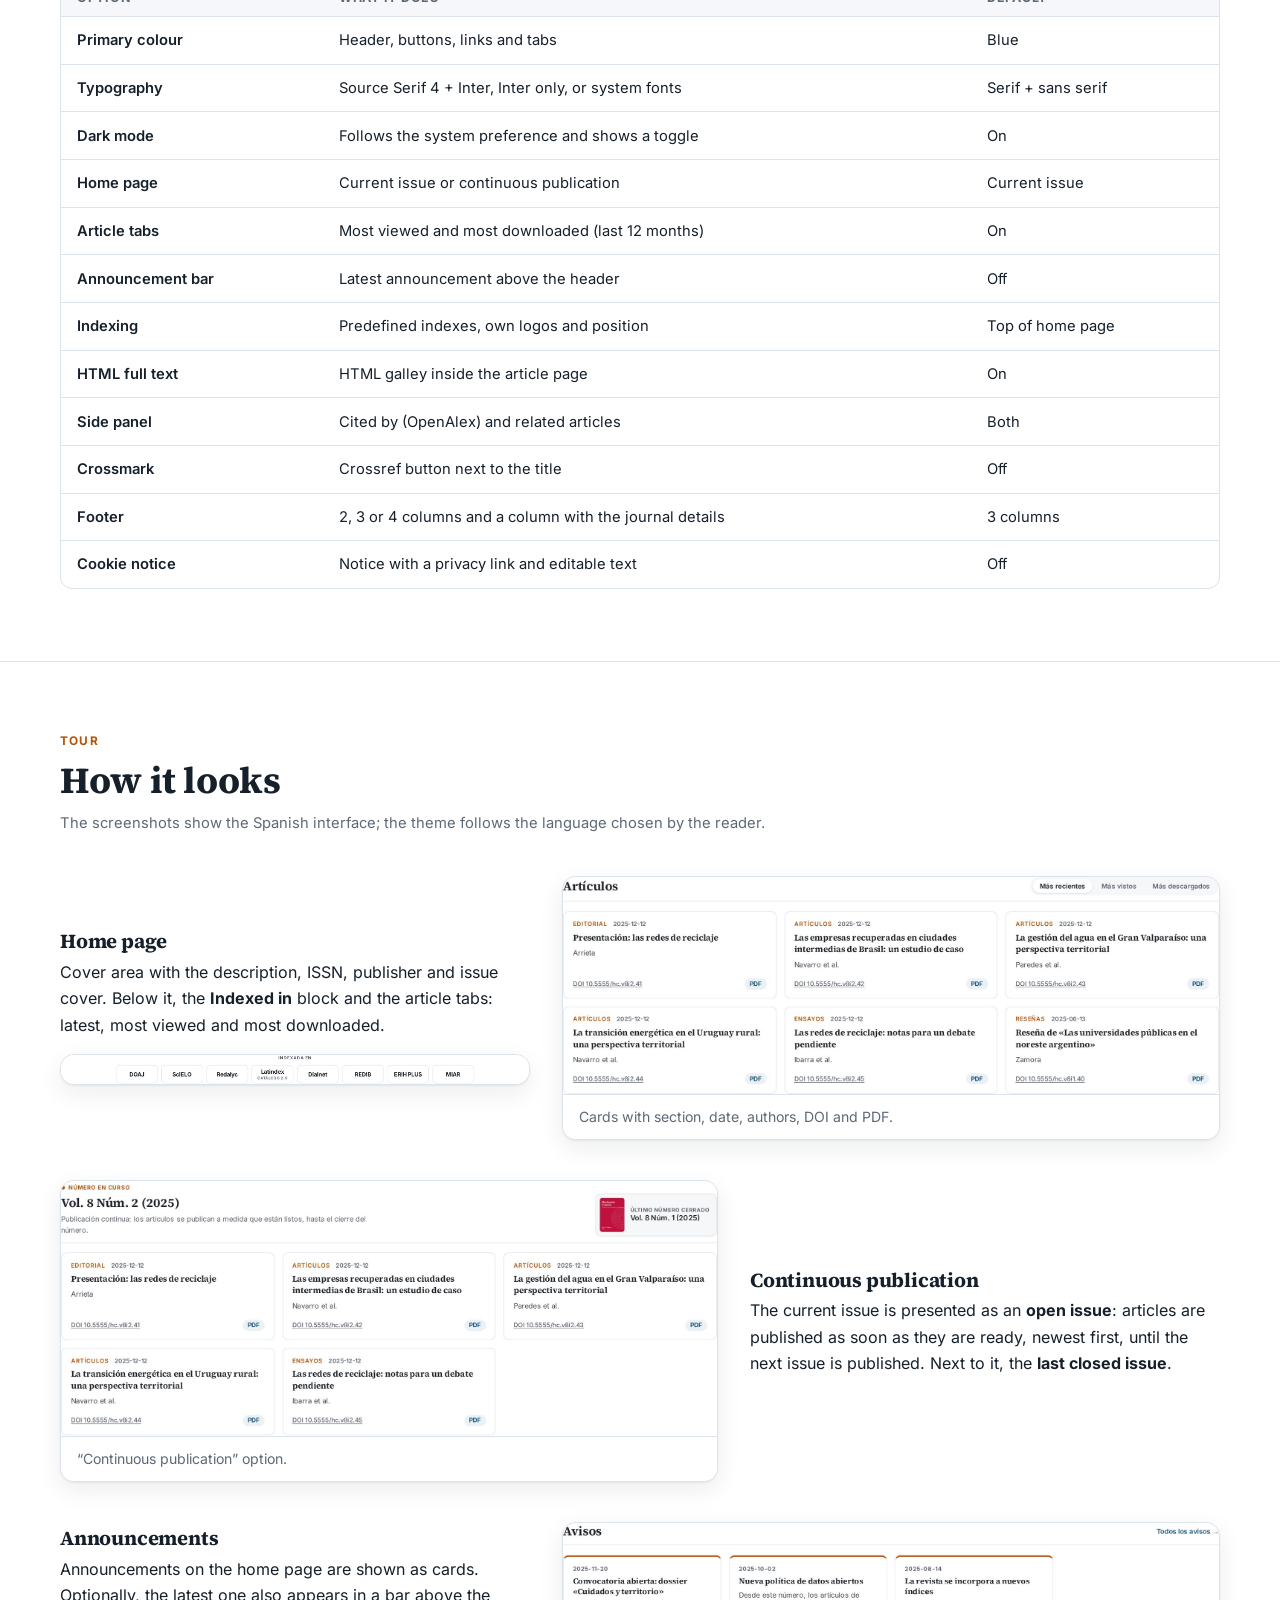
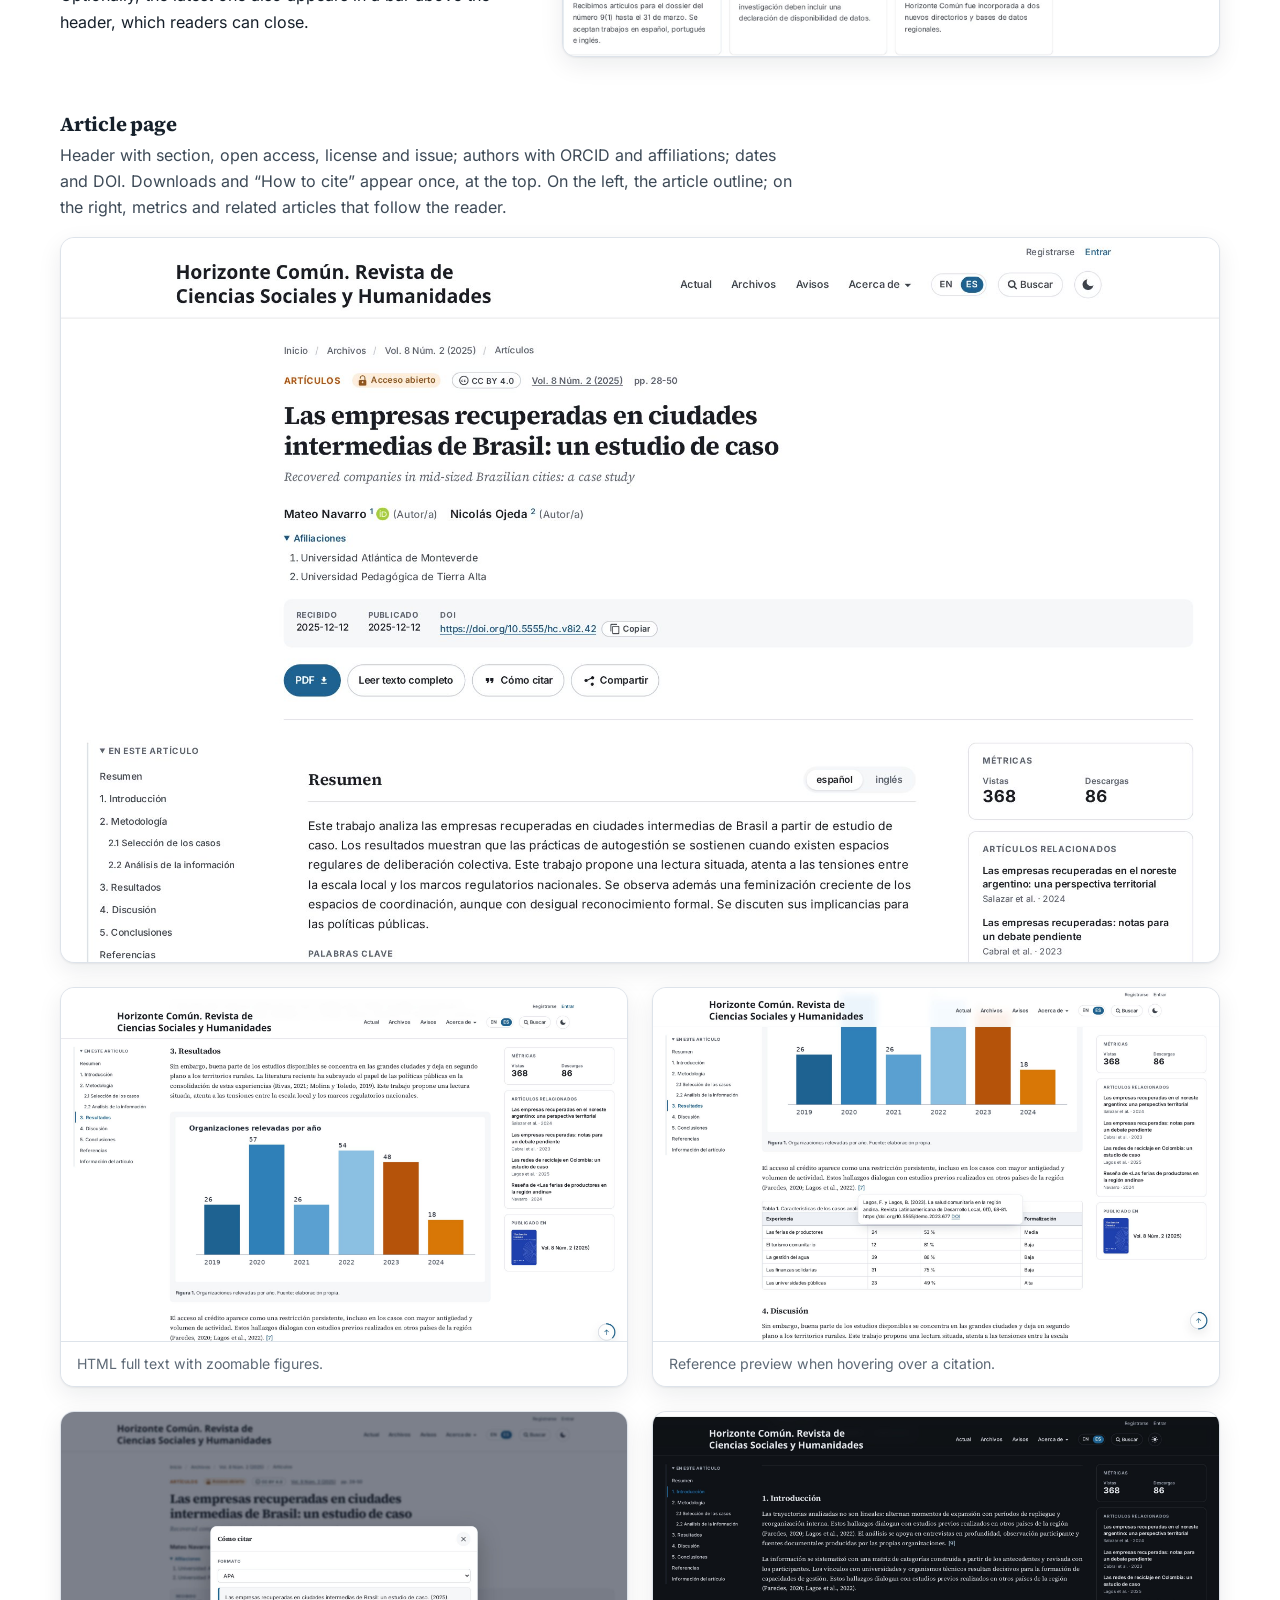
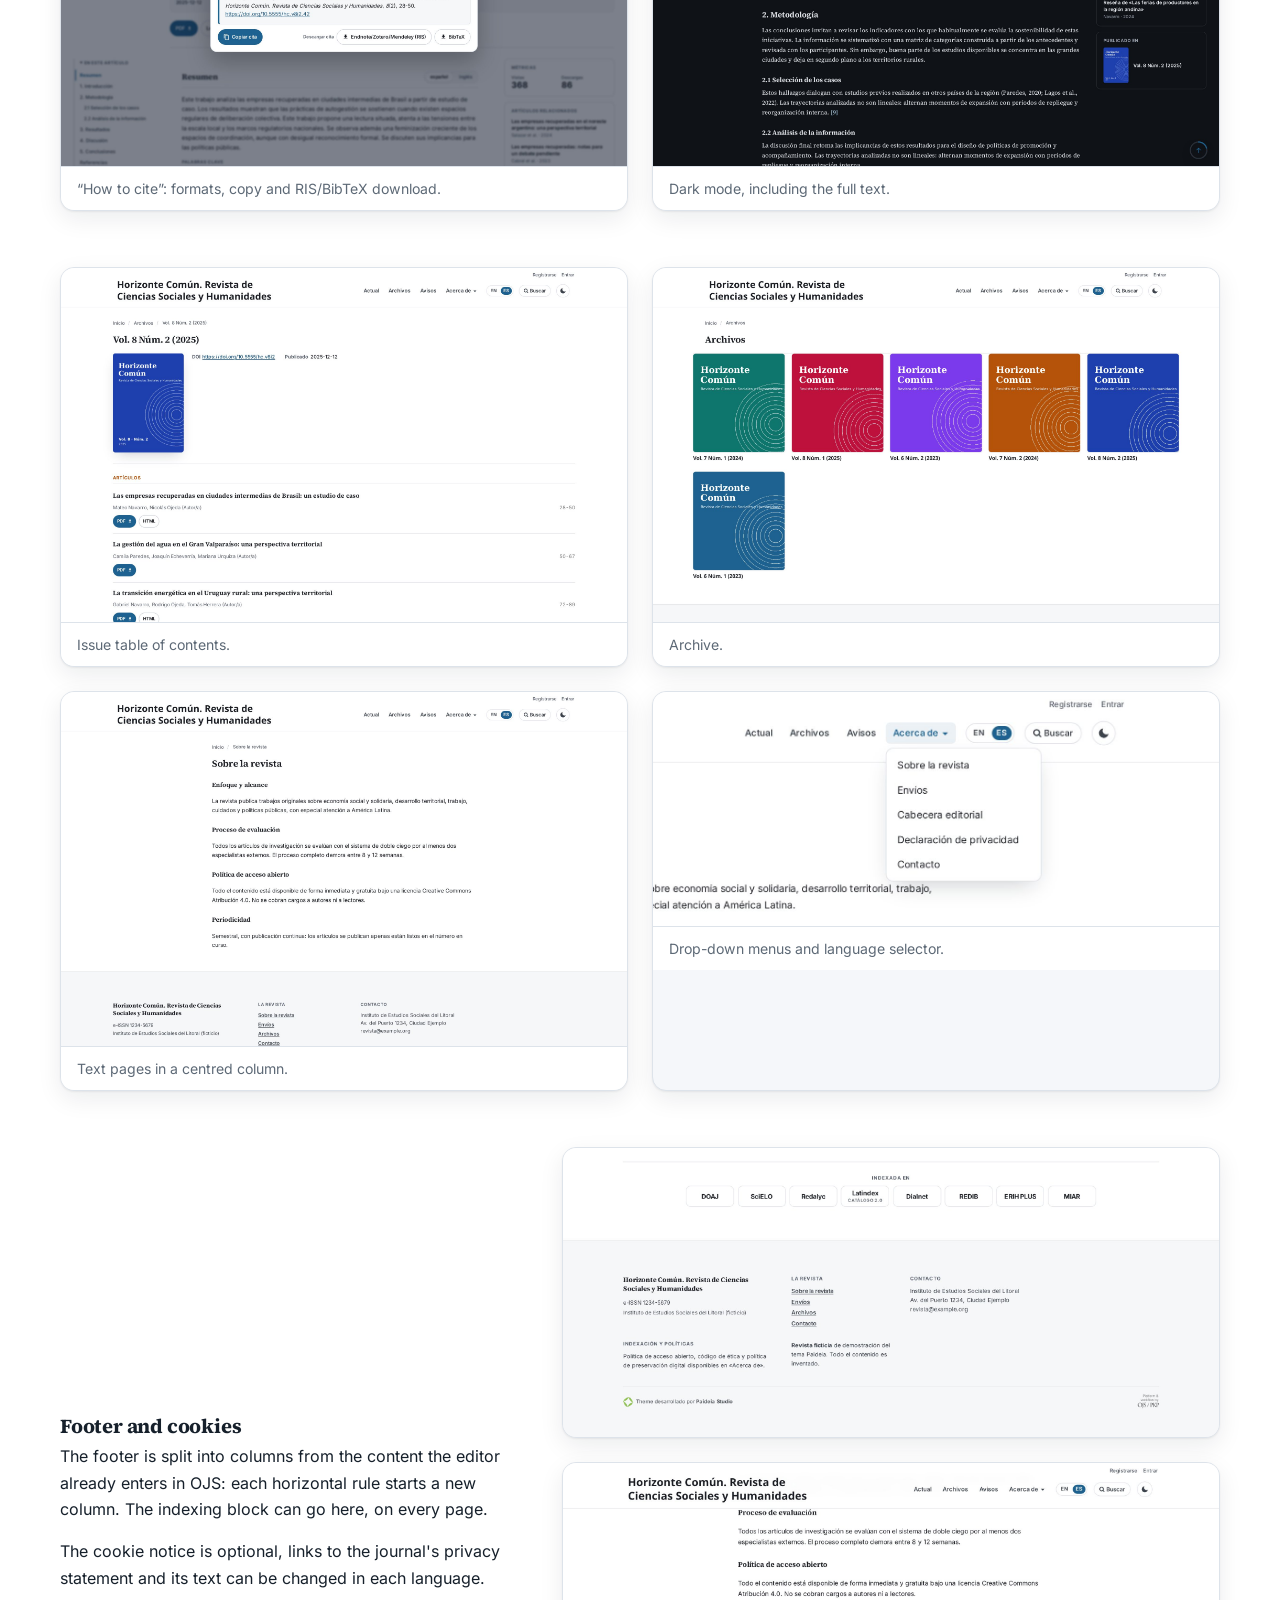
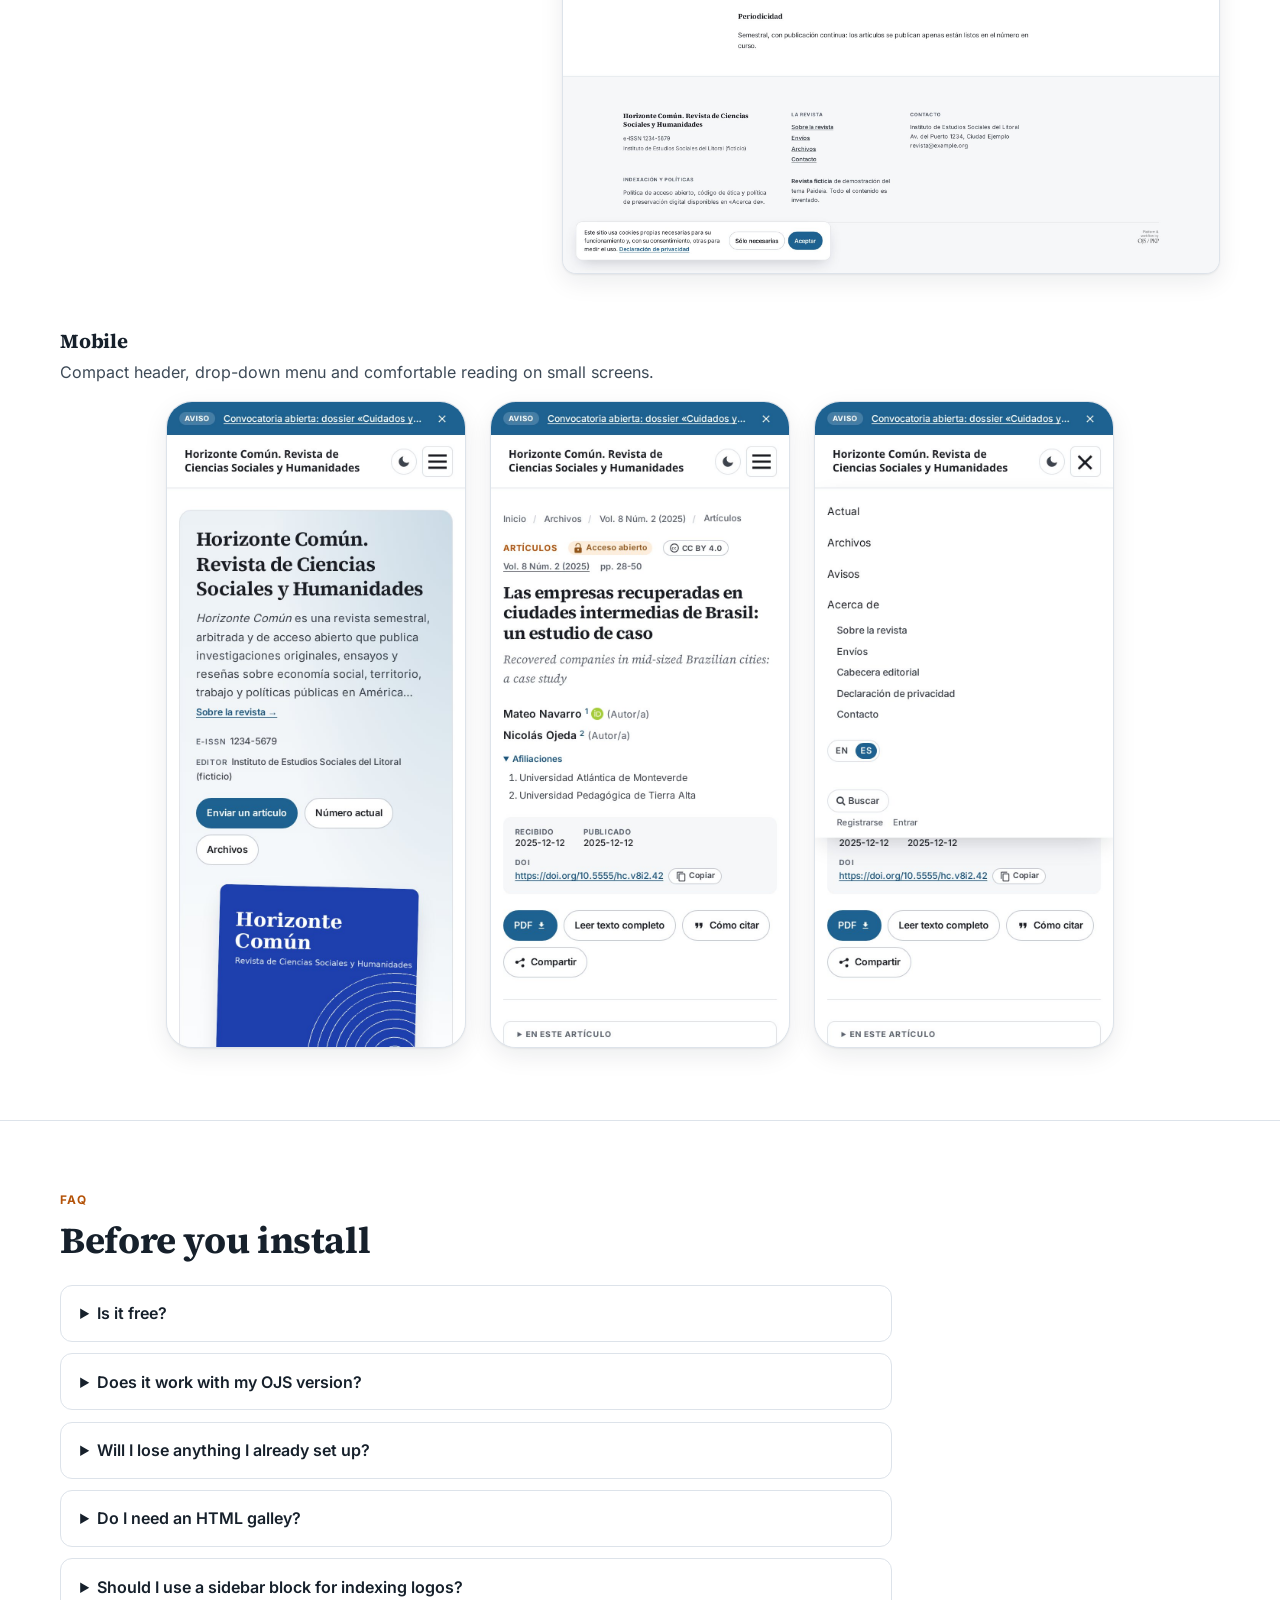
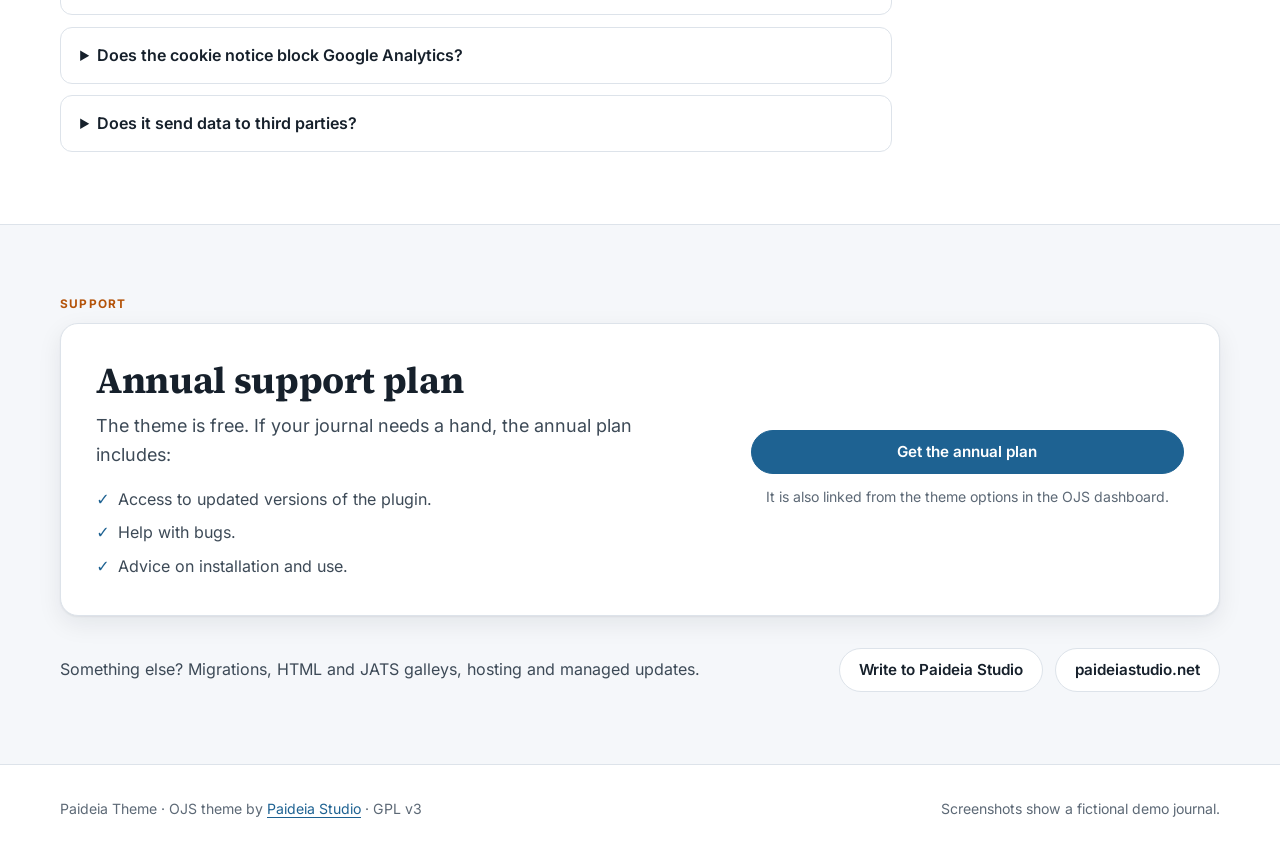
==== commit 8d9bc7fd: "Logos de índices desde las opciones del tema Al marcar un índice aparece, junto al enlace, un campo " ====
--- a/docs/en/index.html
+++ b/docs/en/index.html
@@ -128,7 +128,7 @@
 			<div>
 				<h3>Indexing</h3>
 				<ul class="clean">
-					<li>Tick the indexes that list the journal; a field for the link to its record appears when you tick one.</li>
+					<li>Tick the indexes that list the journal; ticking one shows fields for the link to its record and for uploading its logo. The logo is fitted to the tile automatically; without a logo, the name is shown.</li>
 					<li>For other indexes, add the logo and link under <strong>Other indexes</strong>.</li>
 					<li>Choose whether the block goes at the top of the home page or at the bottom of every page.</li>
 				</ul>
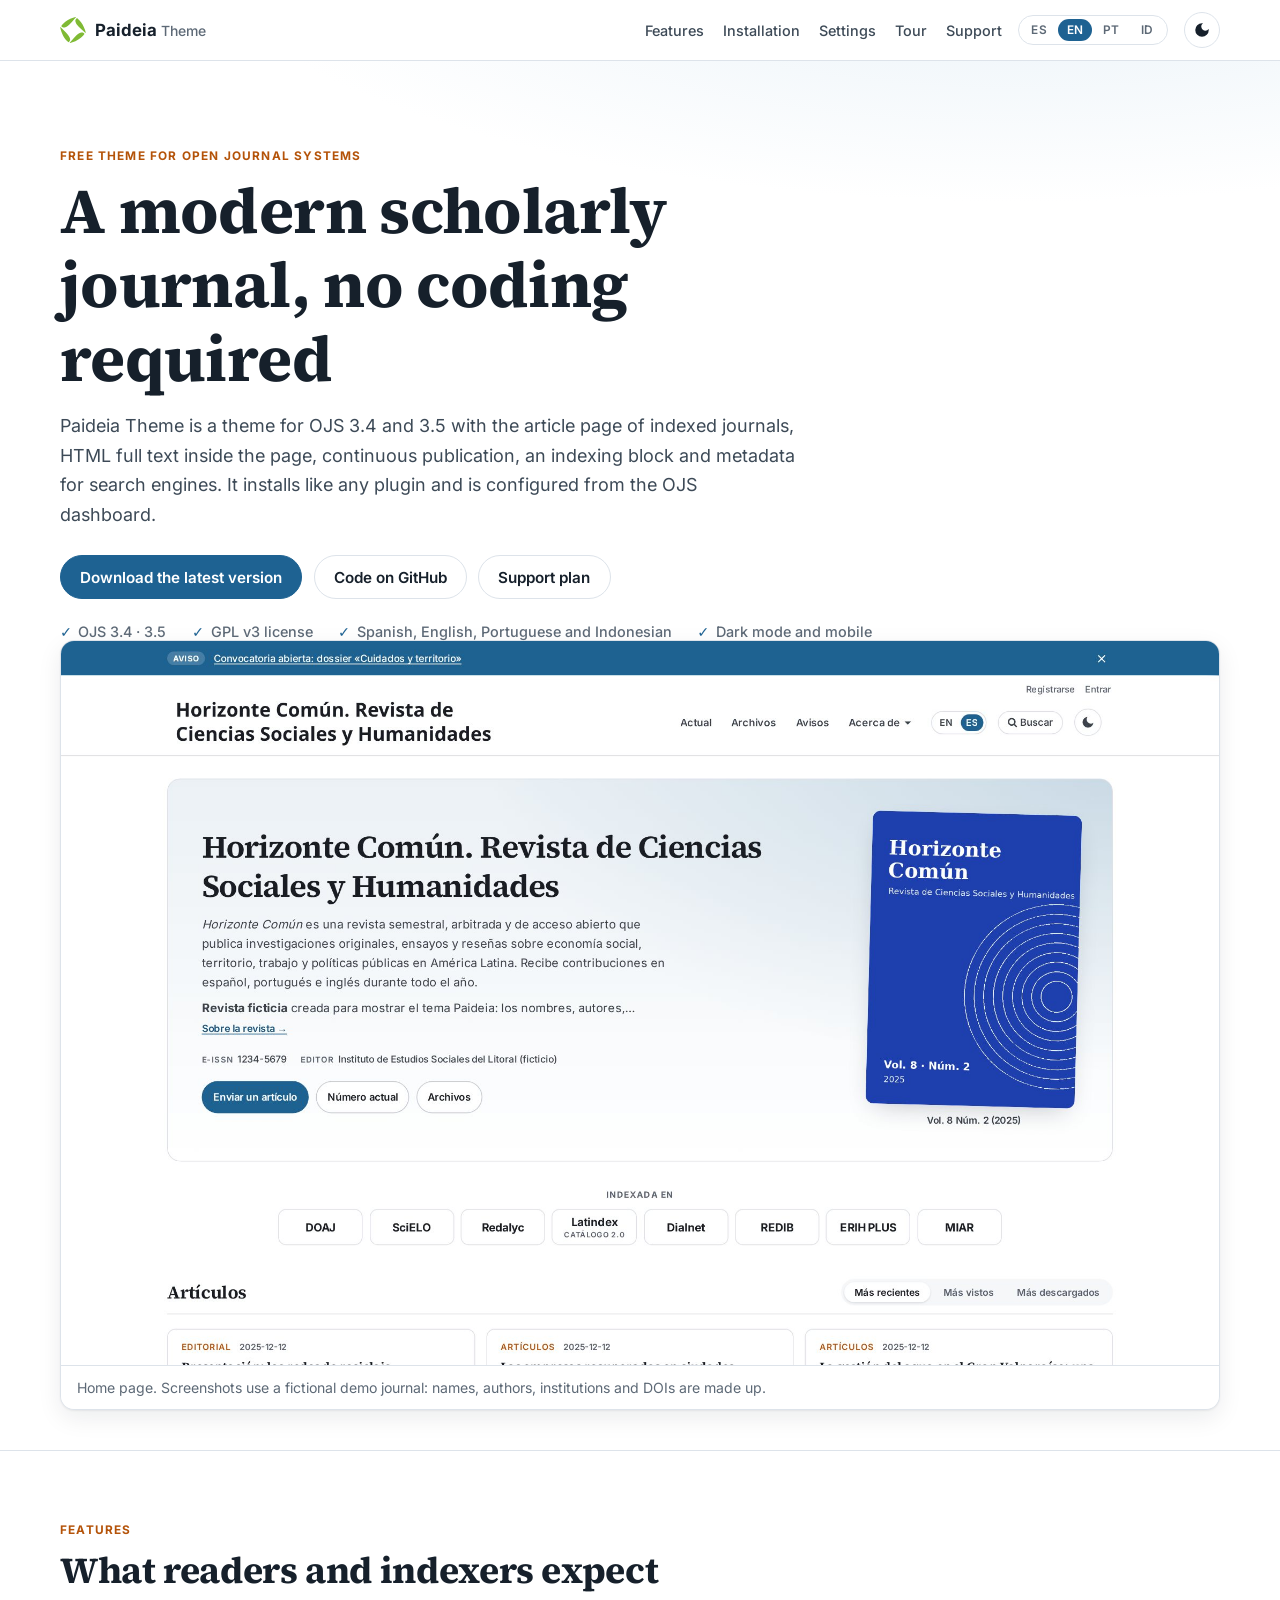
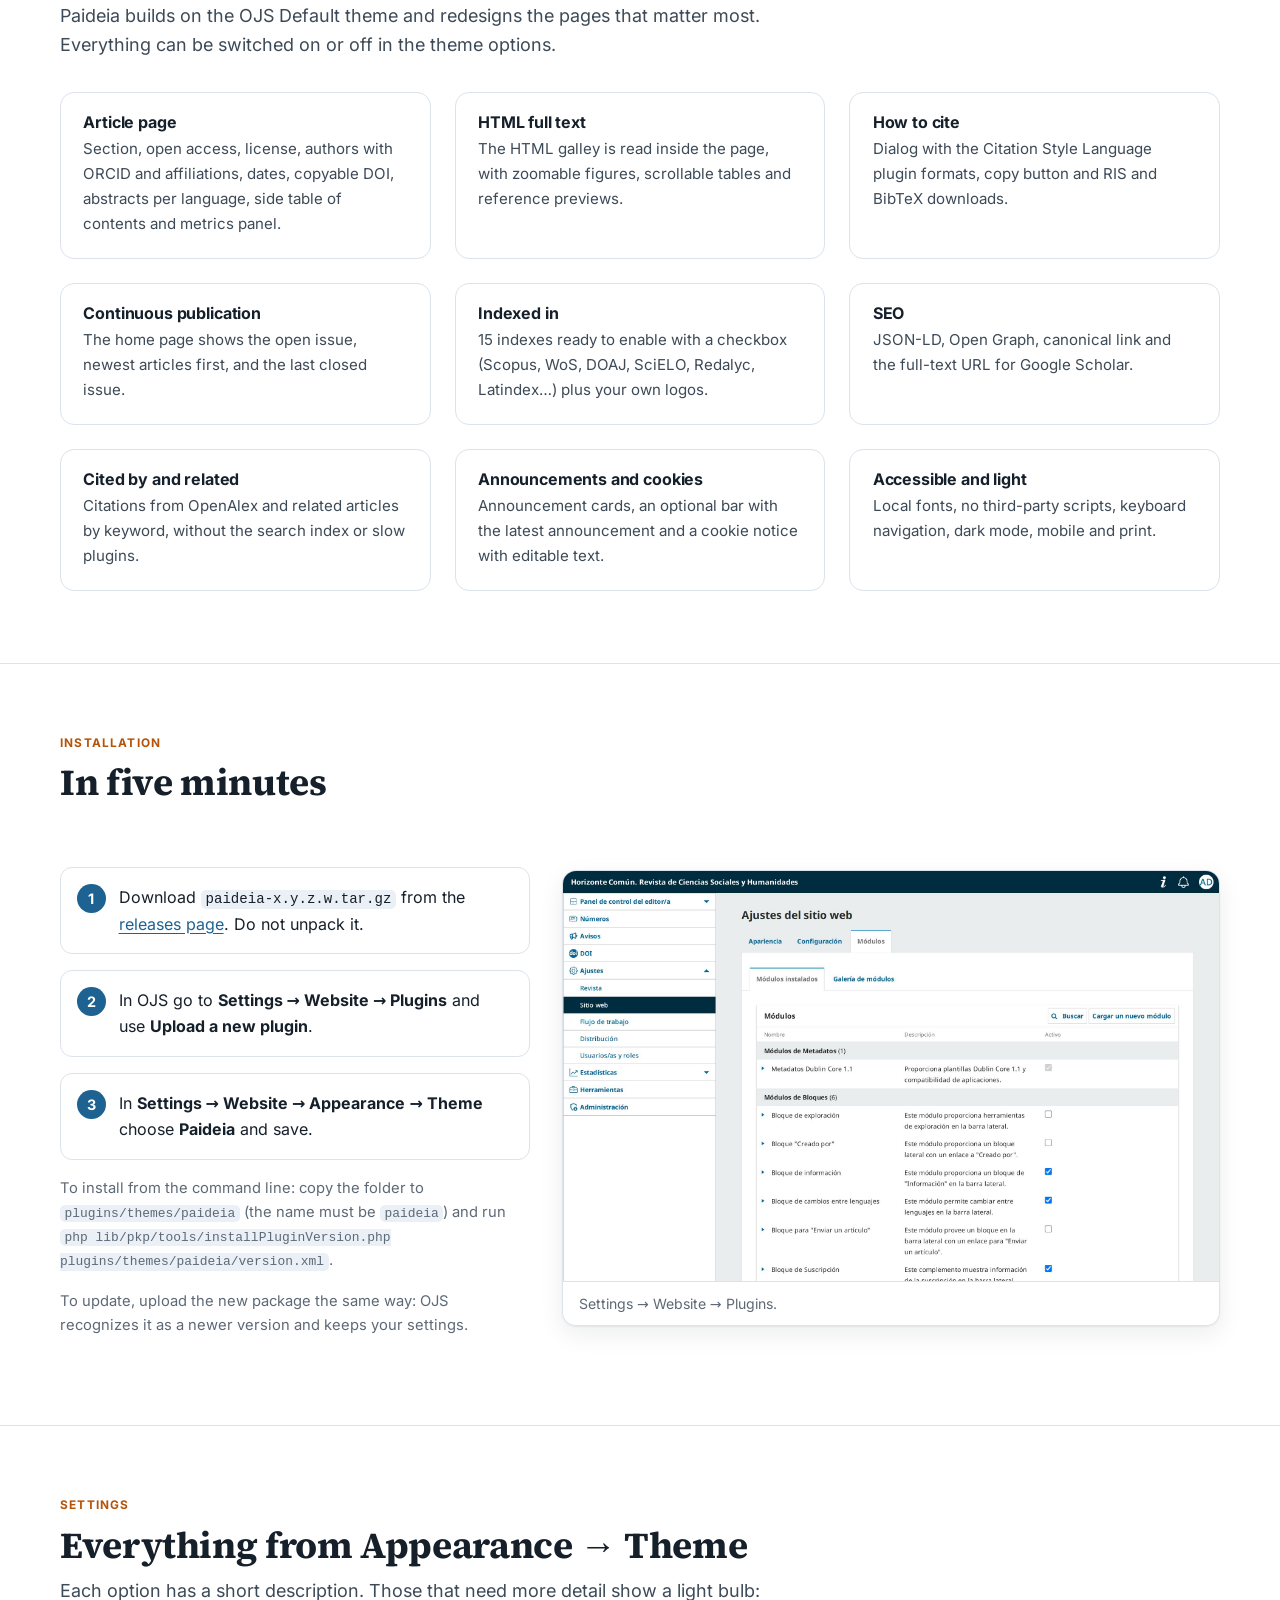
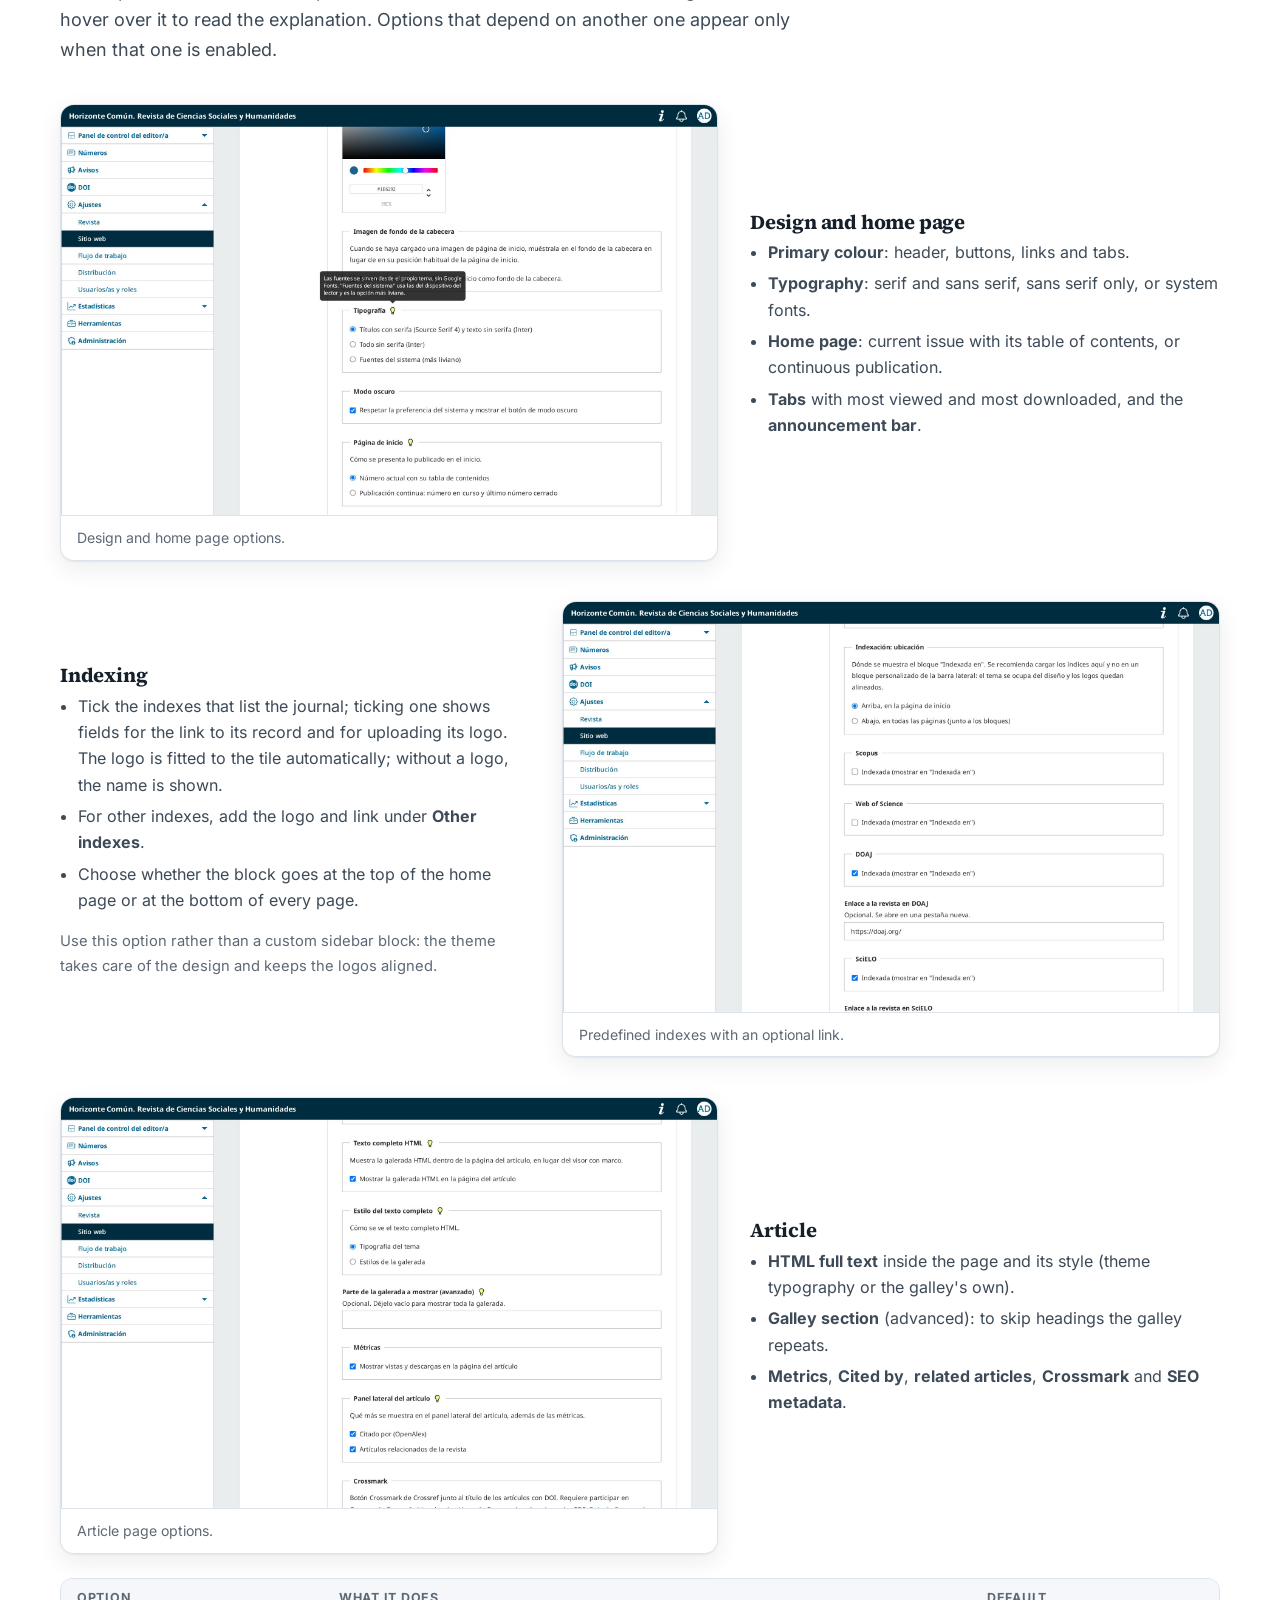
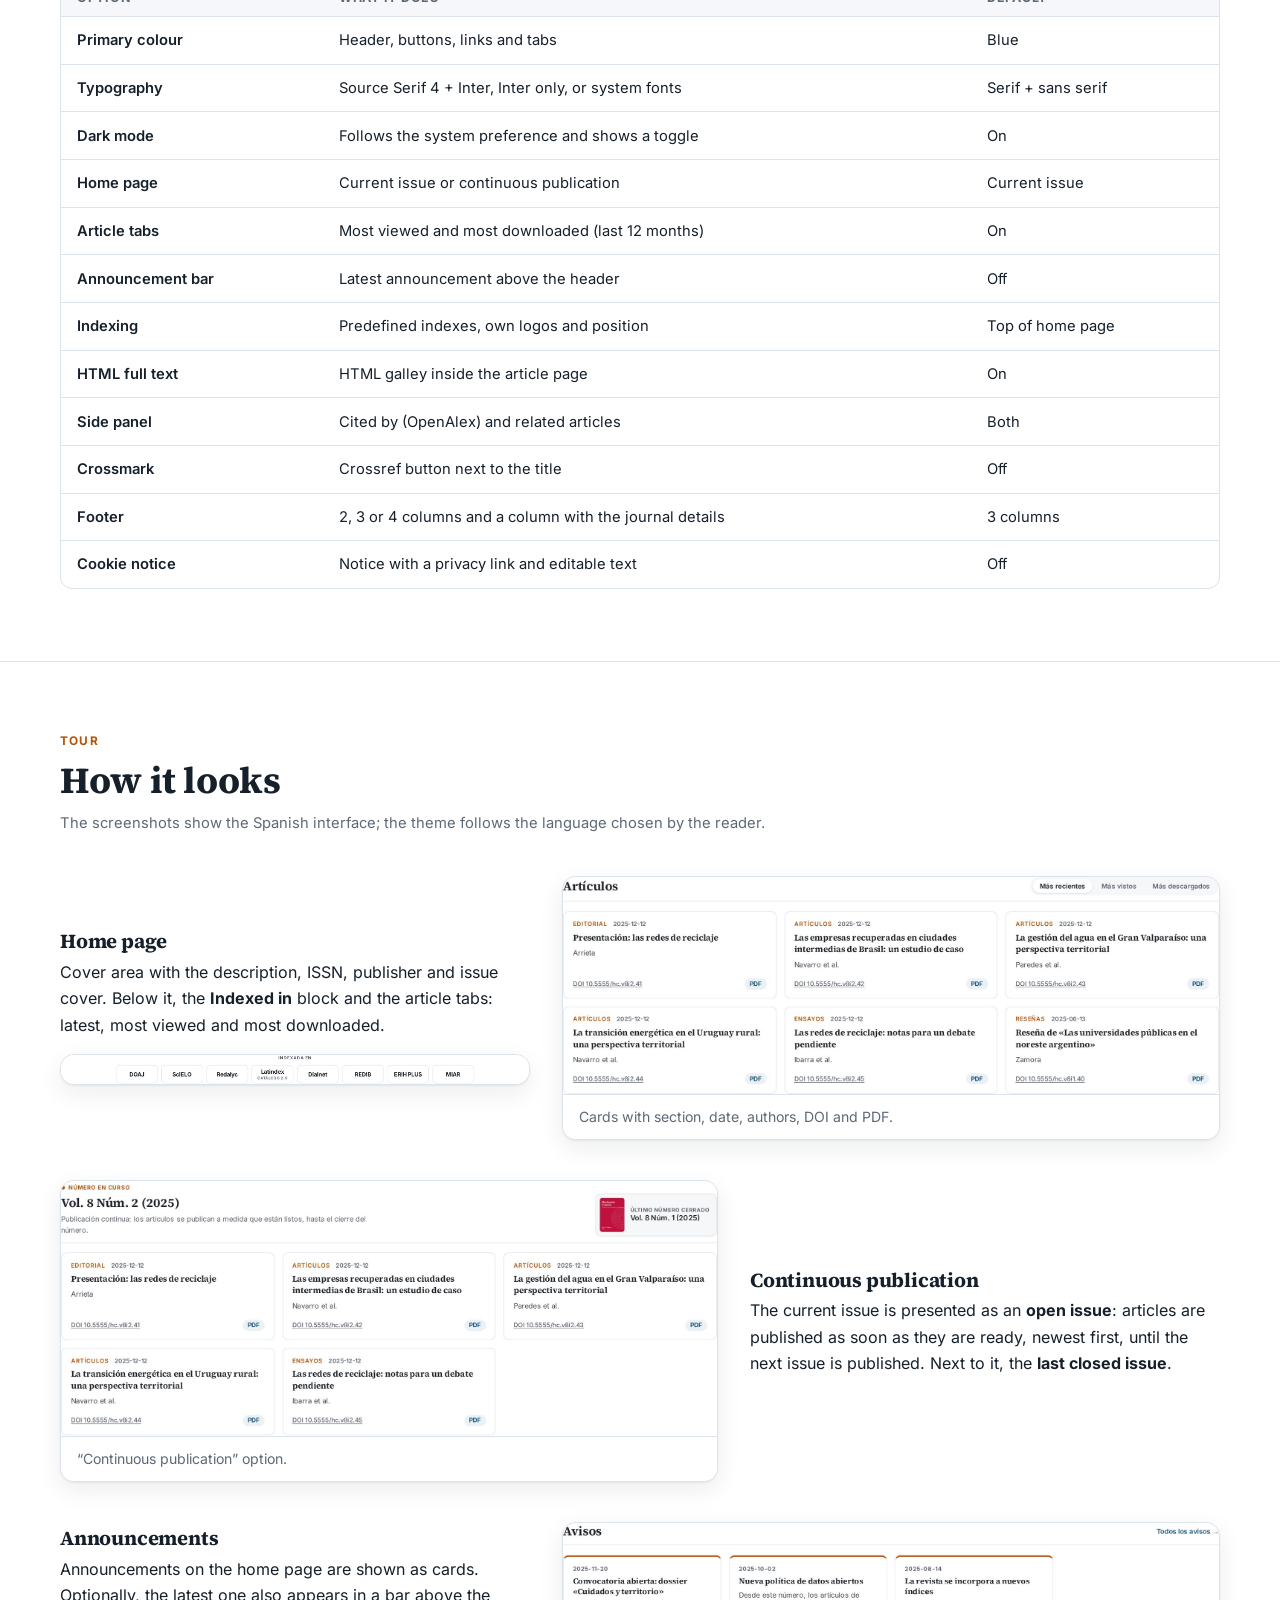
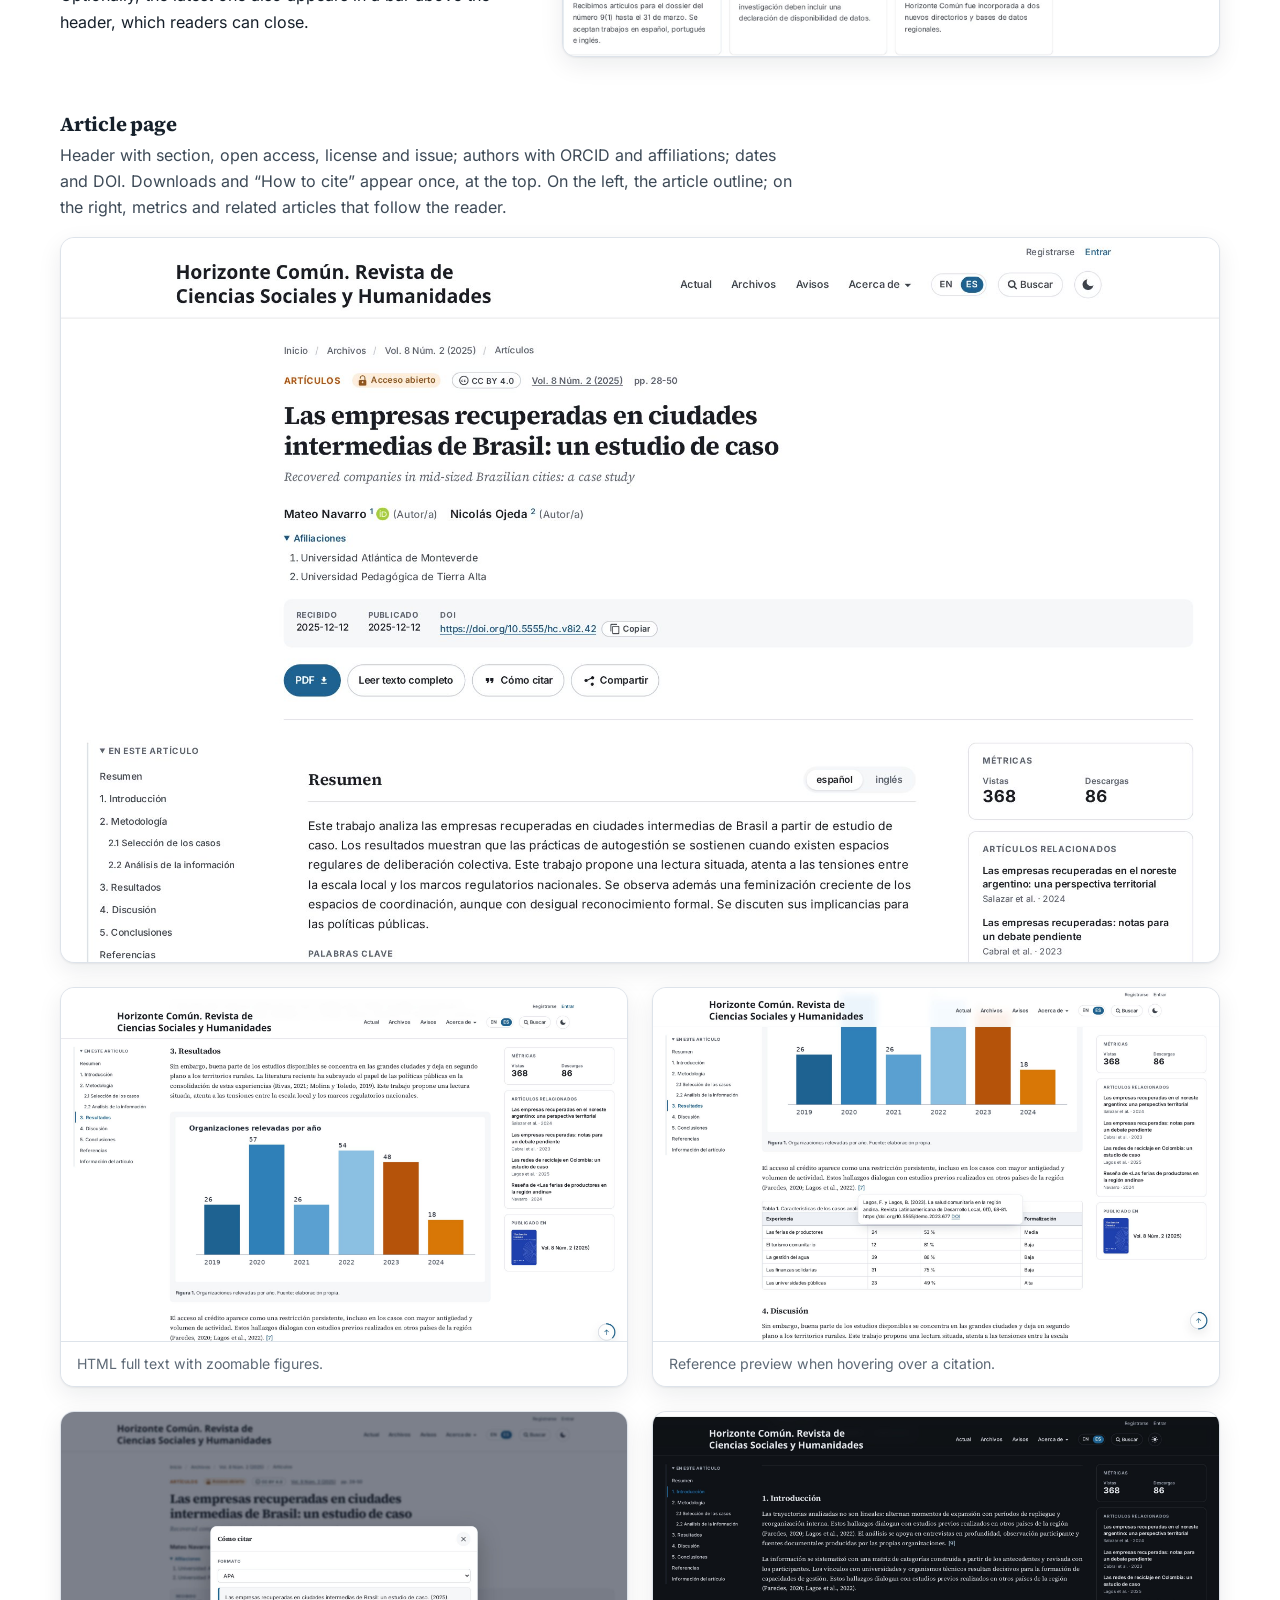
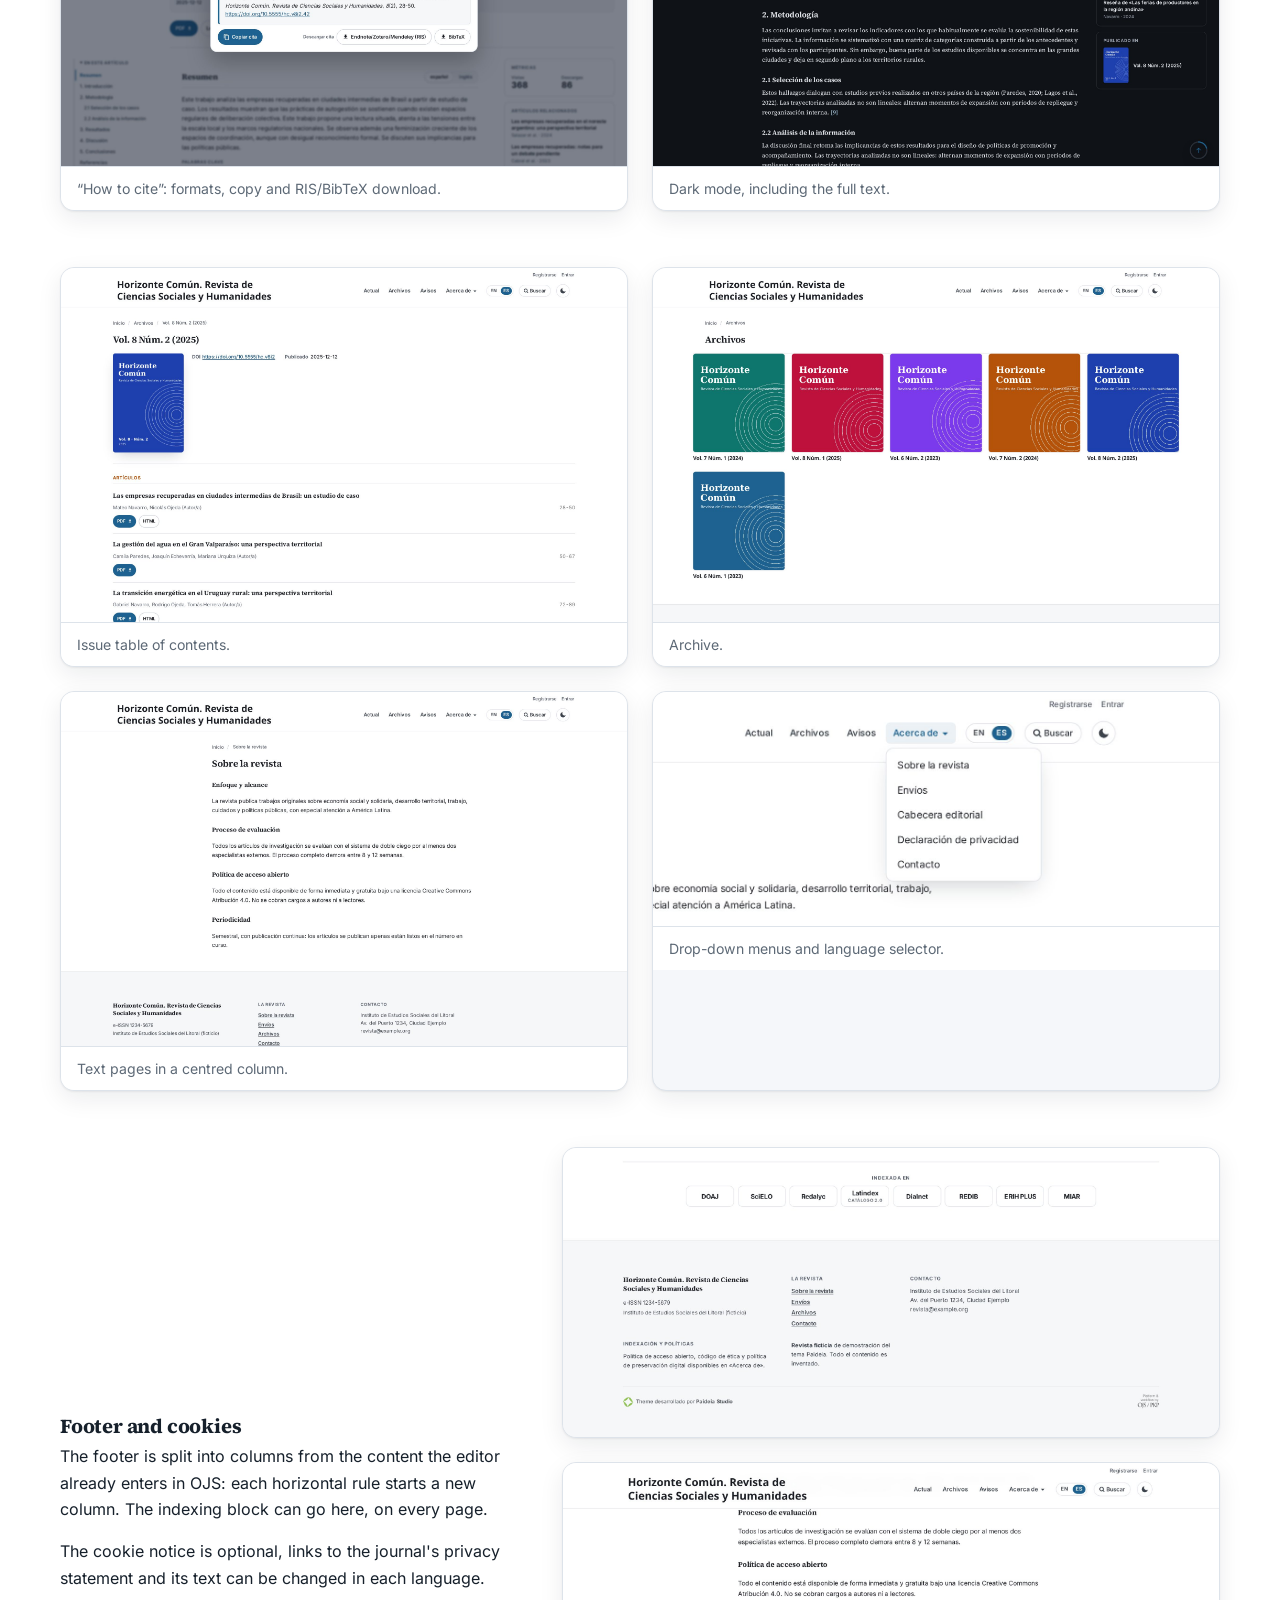
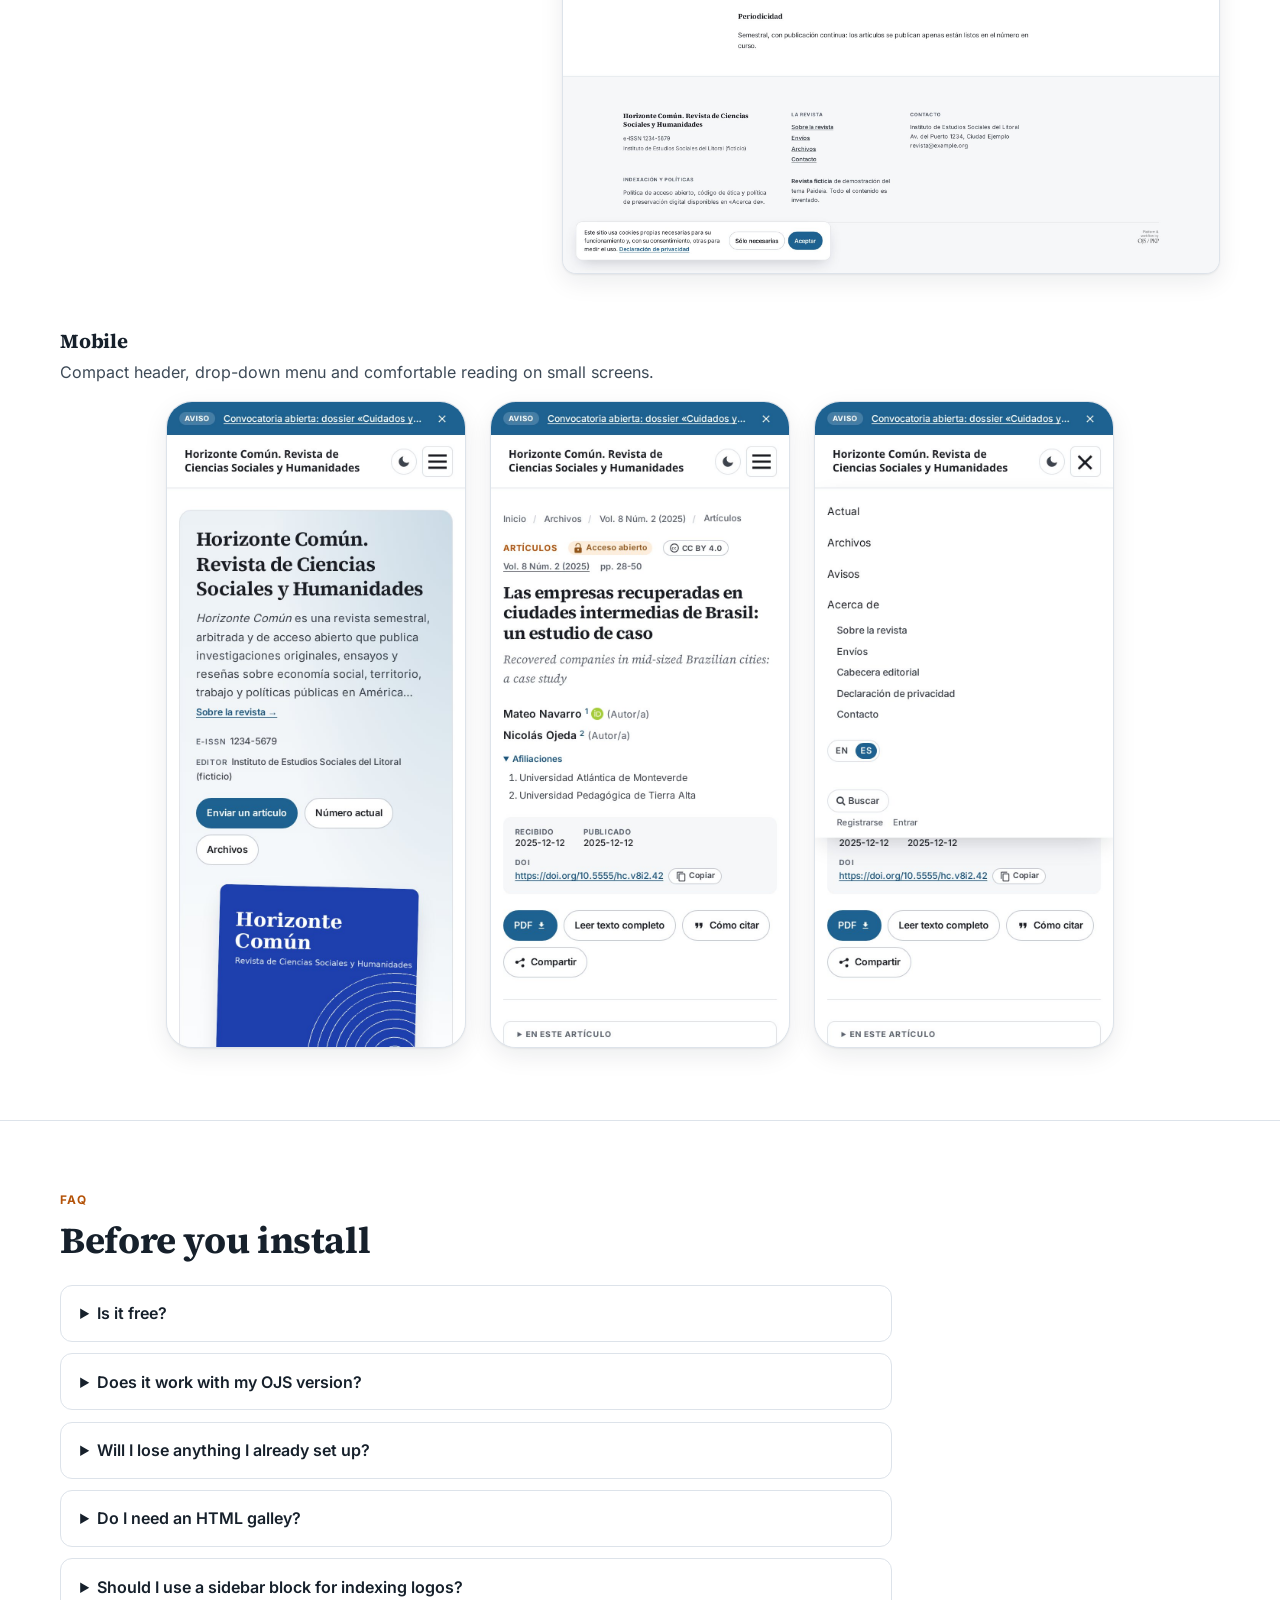
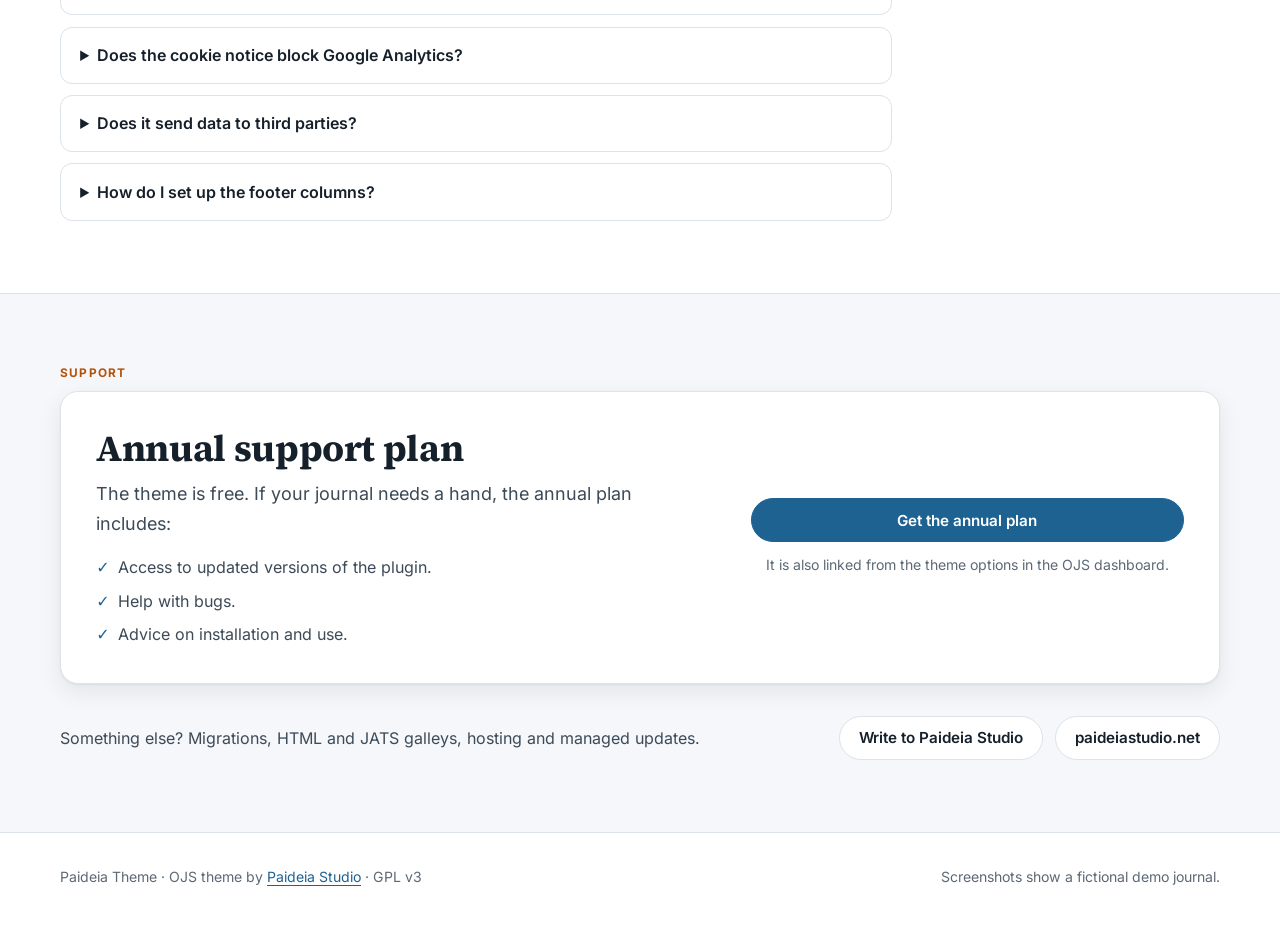
==== commit cc6f5688: "Pie de página: sin espacio extra, columnas mejor repartidas y documentación - Quita el clearfix del " ====
--- a/docs/en/index.html
+++ b/docs/en/index.html
@@ -258,6 +258,14 @@
 			<details><summary>Should I use a sidebar block for indexing logos?</summary><p>Better not: add the indexes in the theme options. Sidebar blocks need their own HTML and styles; the theme's “Indexed in” block looks tidy without any code.</p></details>
 			<details><summary>Does the cookie notice block Google Analytics?</summary><p>It does not block scripts by itself. It stores the reader's choice and fires the <code>pdt:cookies</code> event, so analytics or other services can wait for consent.</p></details>
 			<details><summary>Does it send data to third parties?</summary><p>Fonts are local and there are no third-party scripts. Only when enabled: “Cited by” queries OpenAlex from the server (sending only the DOI) and Crossmark loads the Crossref script.</p></details>
+			<details><summary>How do I set up the footer columns?</summary><p>The footer is written where it always is: <strong>Settings → Website → Appearance → Setup → Page footer</strong>. The editor has no horizontal-rule button, so open the source code with the <code>&lt;&gt;</code> button and type <code>&lt;hr&gt;</code> between columns. For example, three columns:</p><pre><code>&lt;h4&gt;Contact&lt;/h4&gt;
+&lt;p&gt;Example Institute · journal@example.org&lt;/p&gt;
+&lt;hr&gt;
+&lt;h4&gt;Policies&lt;/h4&gt;
+&lt;p&gt;Open access, ethics and preservation.&lt;/p&gt;
+&lt;hr&gt;
+&lt;h4&gt;License&lt;/h4&gt;
+&lt;p&gt;Content under CC BY 4.0.&lt;/p&gt;</code></pre><p>Without rules but with two or more headings, each heading starts a column. The column with the journal name, ISSN, publisher and links is added by the theme (theme option “Footer”): no need to repeat it. “Footer columns” sets how many fit in a row; extra ones move to the next row.</p></details>
 		</div>
 	</div>
 </section>
--- a/docs/assets/docs.css
+++ b/docs/assets/docs.css
@@ -129,3 +129,5 @@
 .contact .more { margin-top: 2rem; display: flex; flex-wrap: wrap; gap: .5rem 1.5rem; align-items: center; justify-content: space-between; color: var(--soft); }
 p:empty { display: none; }
 @media (max-width: 420px) { .brand { font-size: .95rem; gap: .4rem; } .lang a { min-width: 1.8rem; padding: .2rem .3rem; } }
+details pre { margin: .7rem 0 0; padding: .8rem 1rem; border-radius: 8px; background: var(--surface-2); overflow-x: auto; font: 500 .82rem/1.55 ui-monospace, SFMono-Regular, Menlo, monospace; }
+details pre code { background: none; padding: 0; }
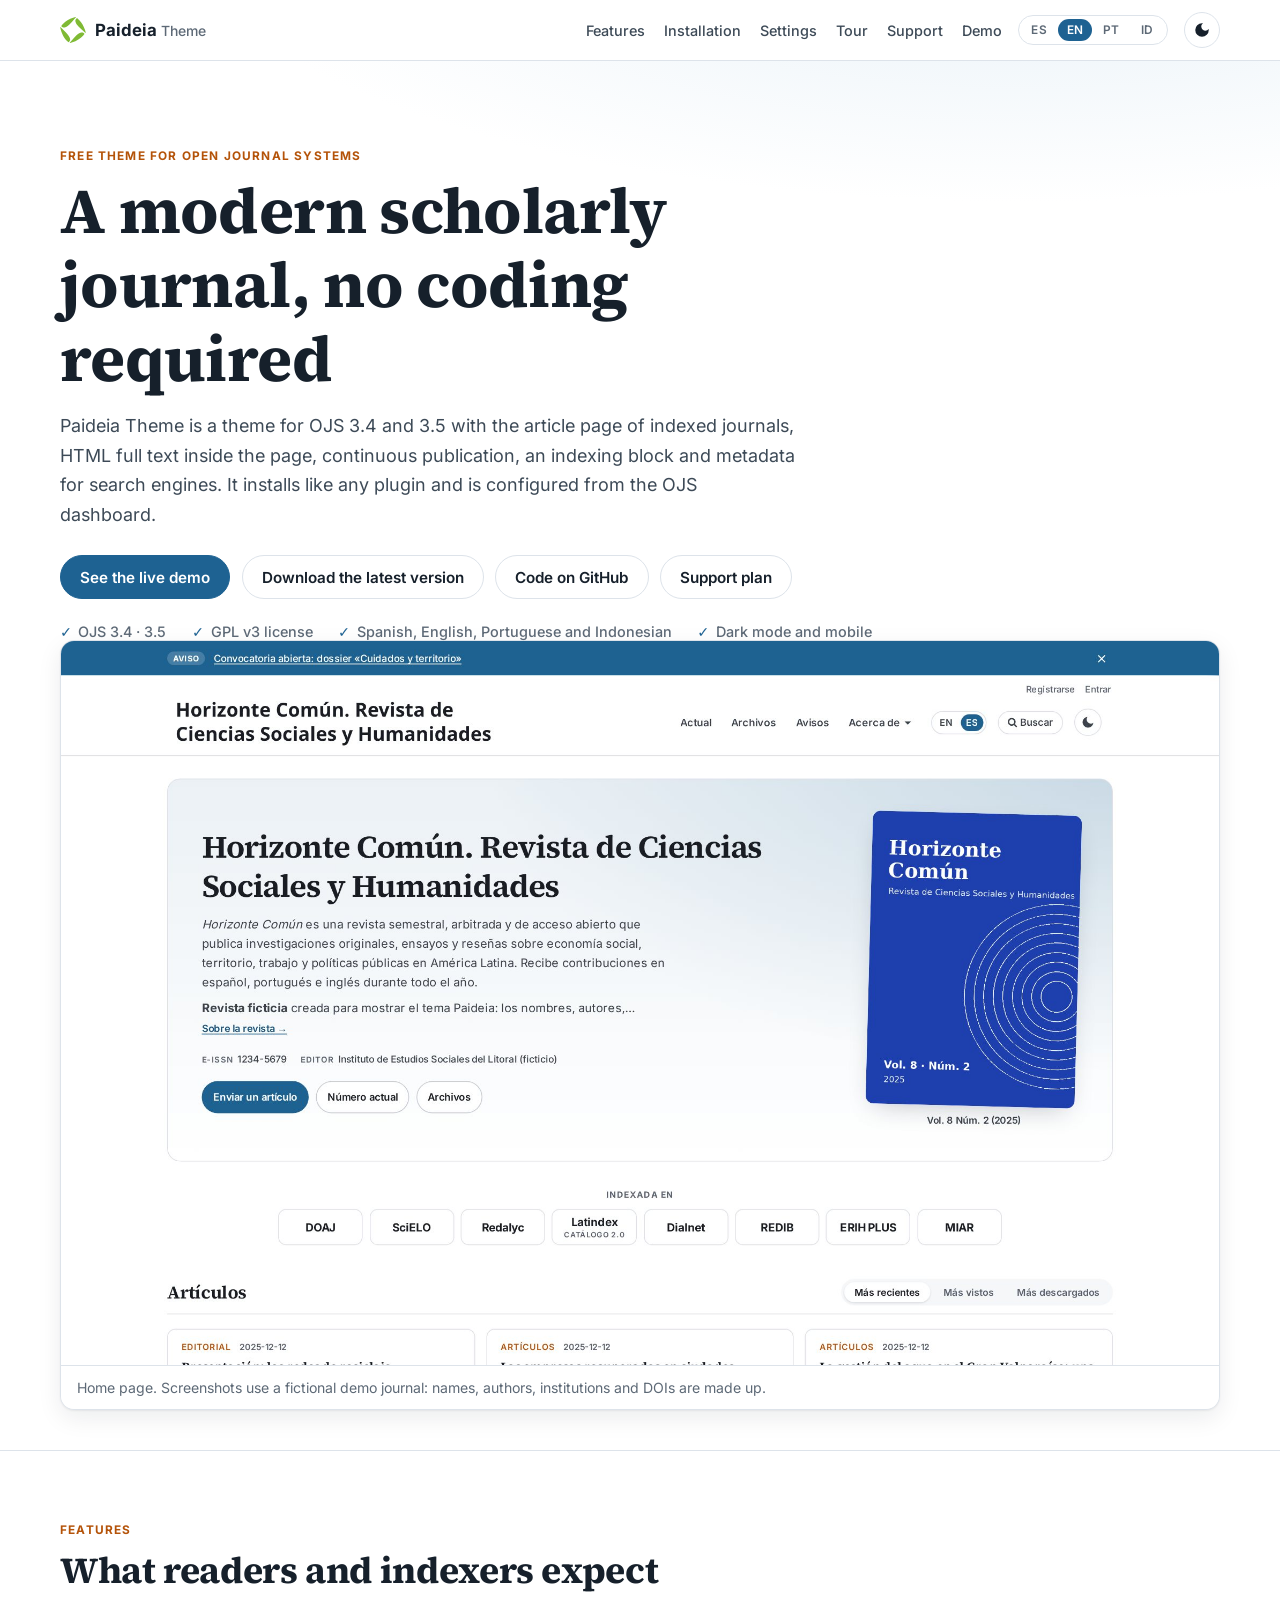
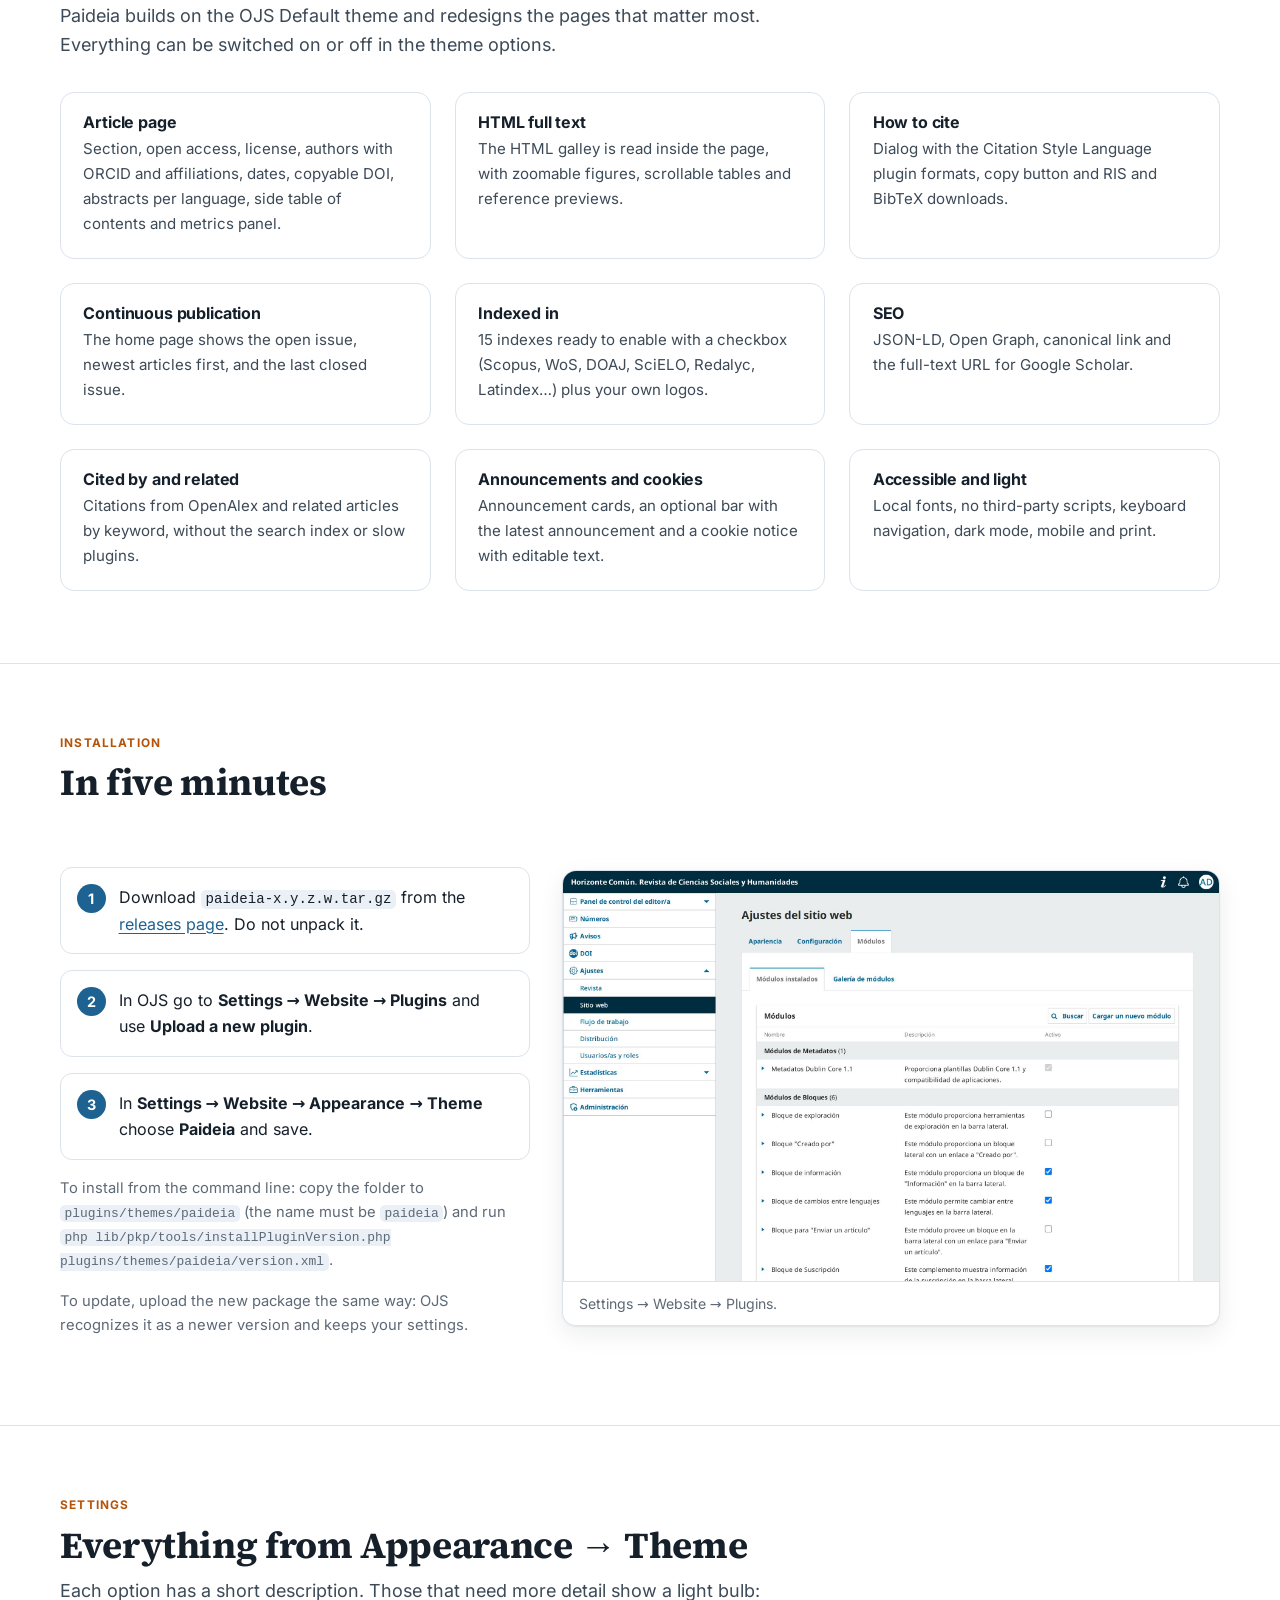
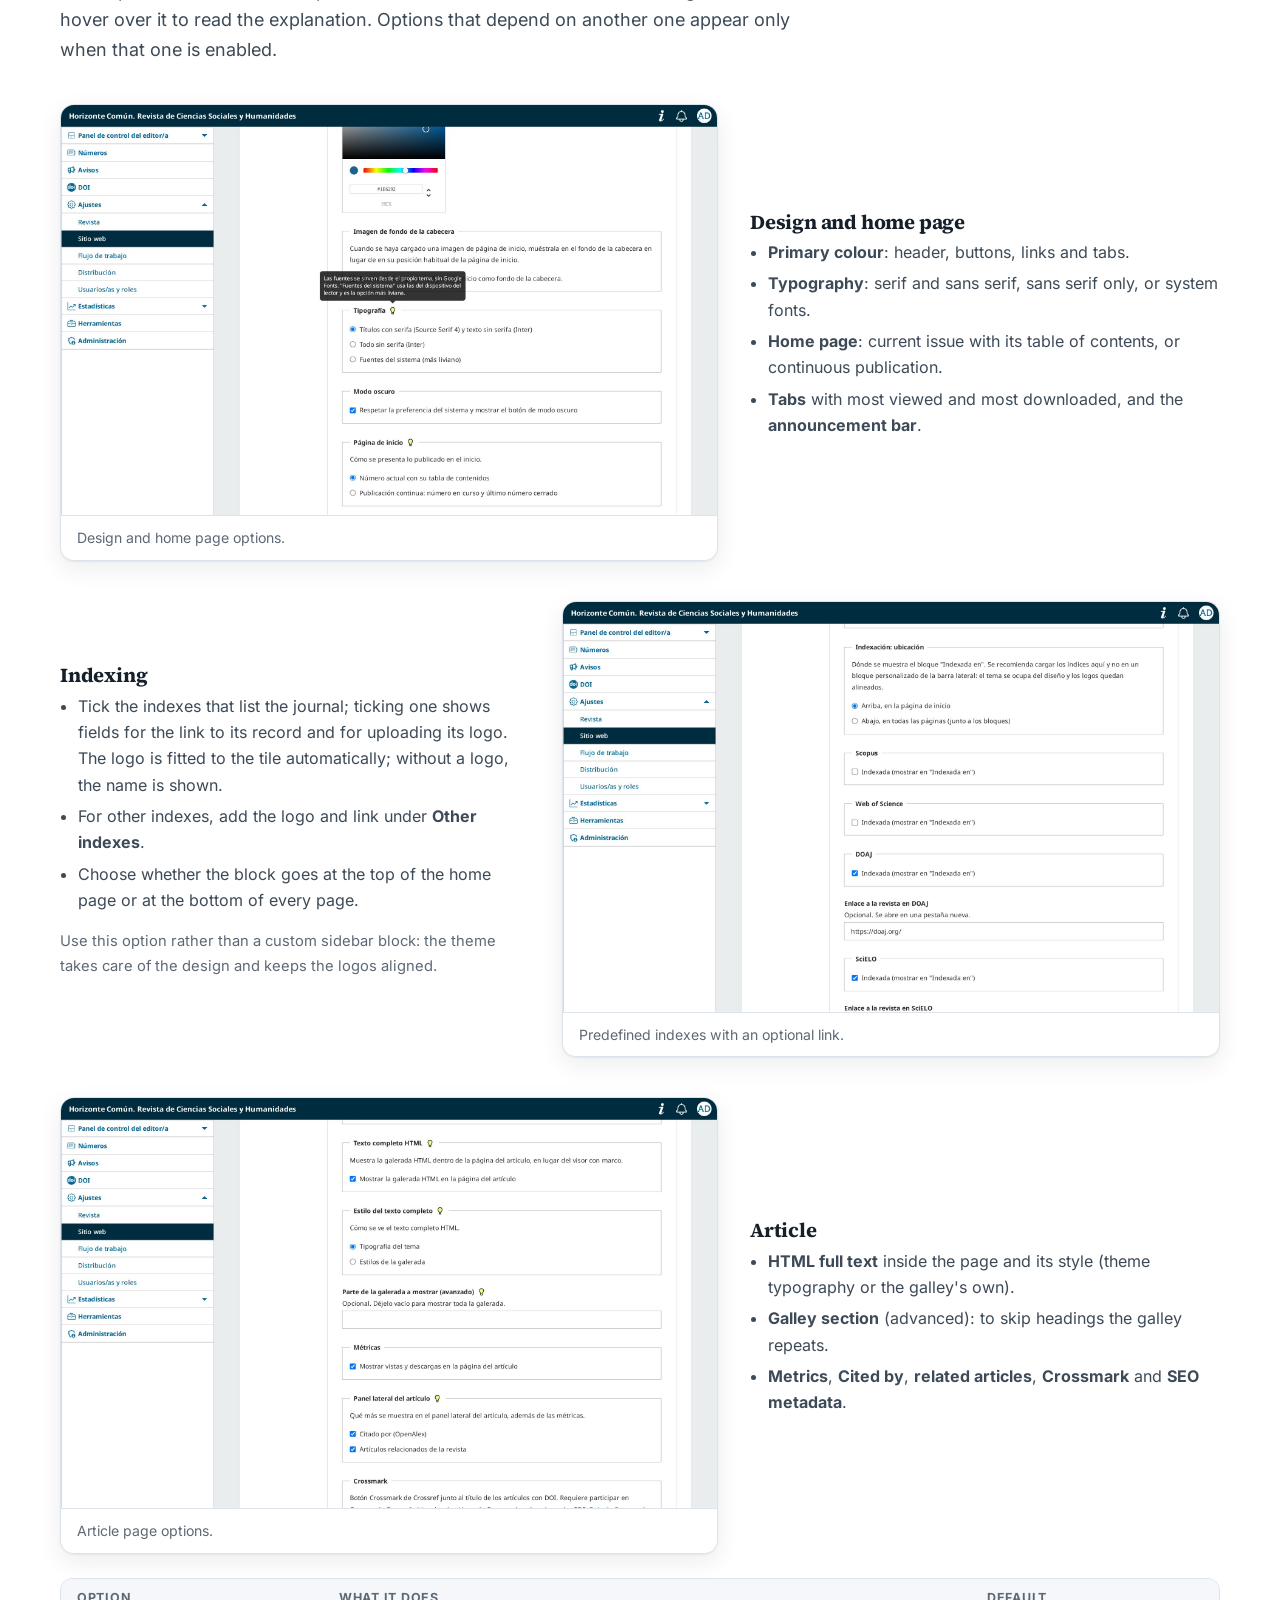
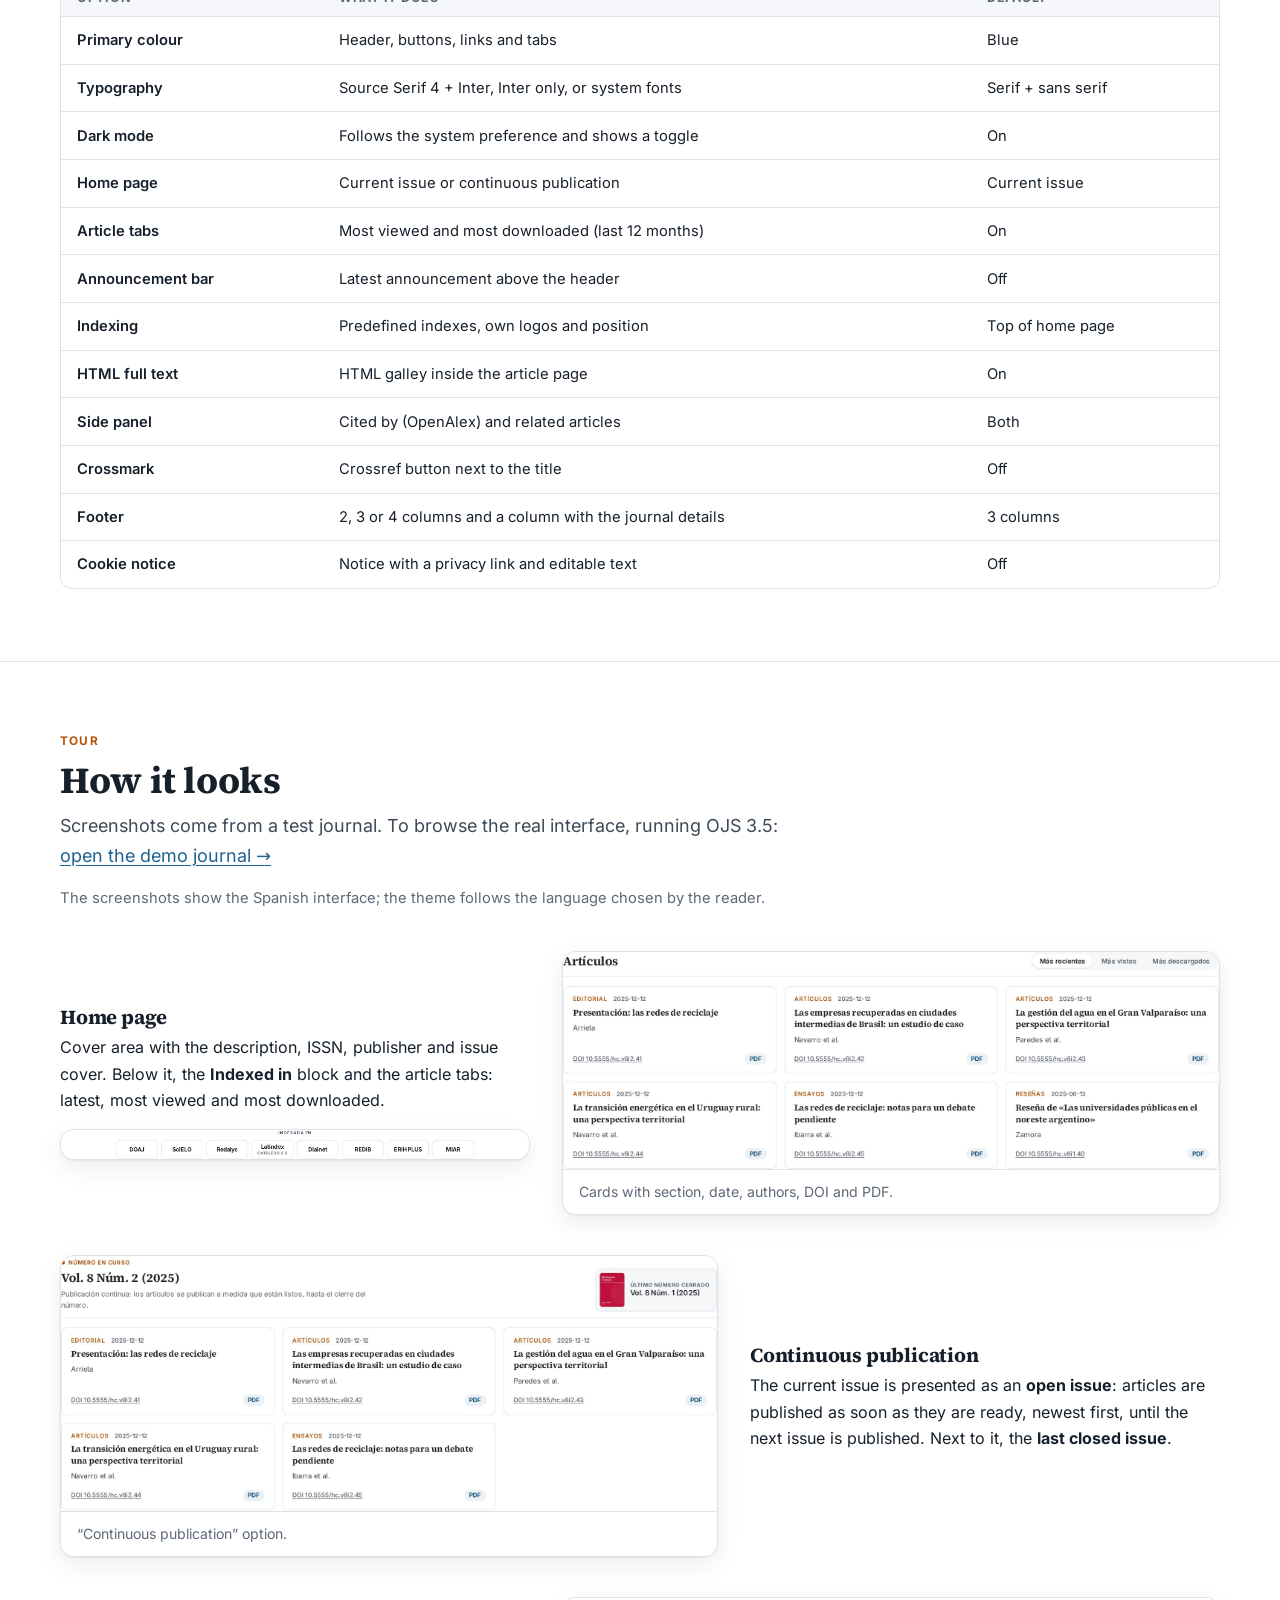
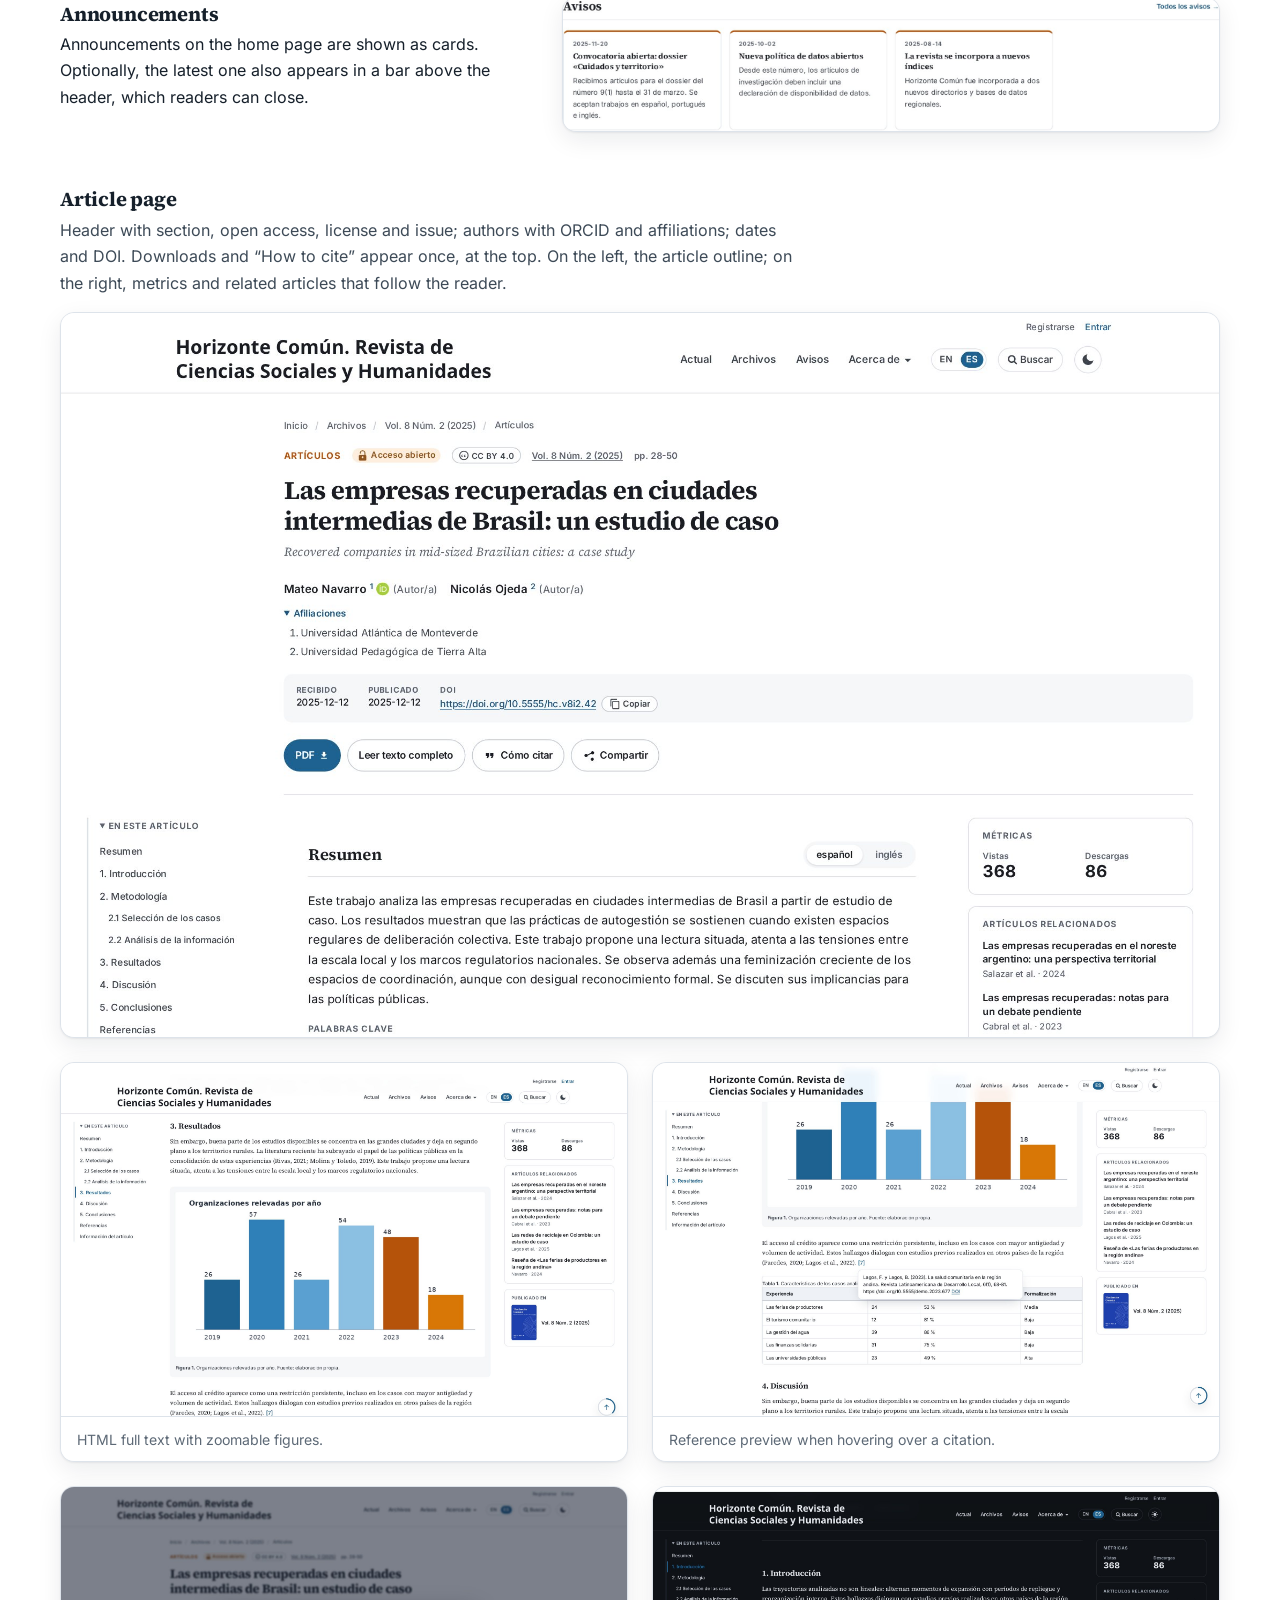
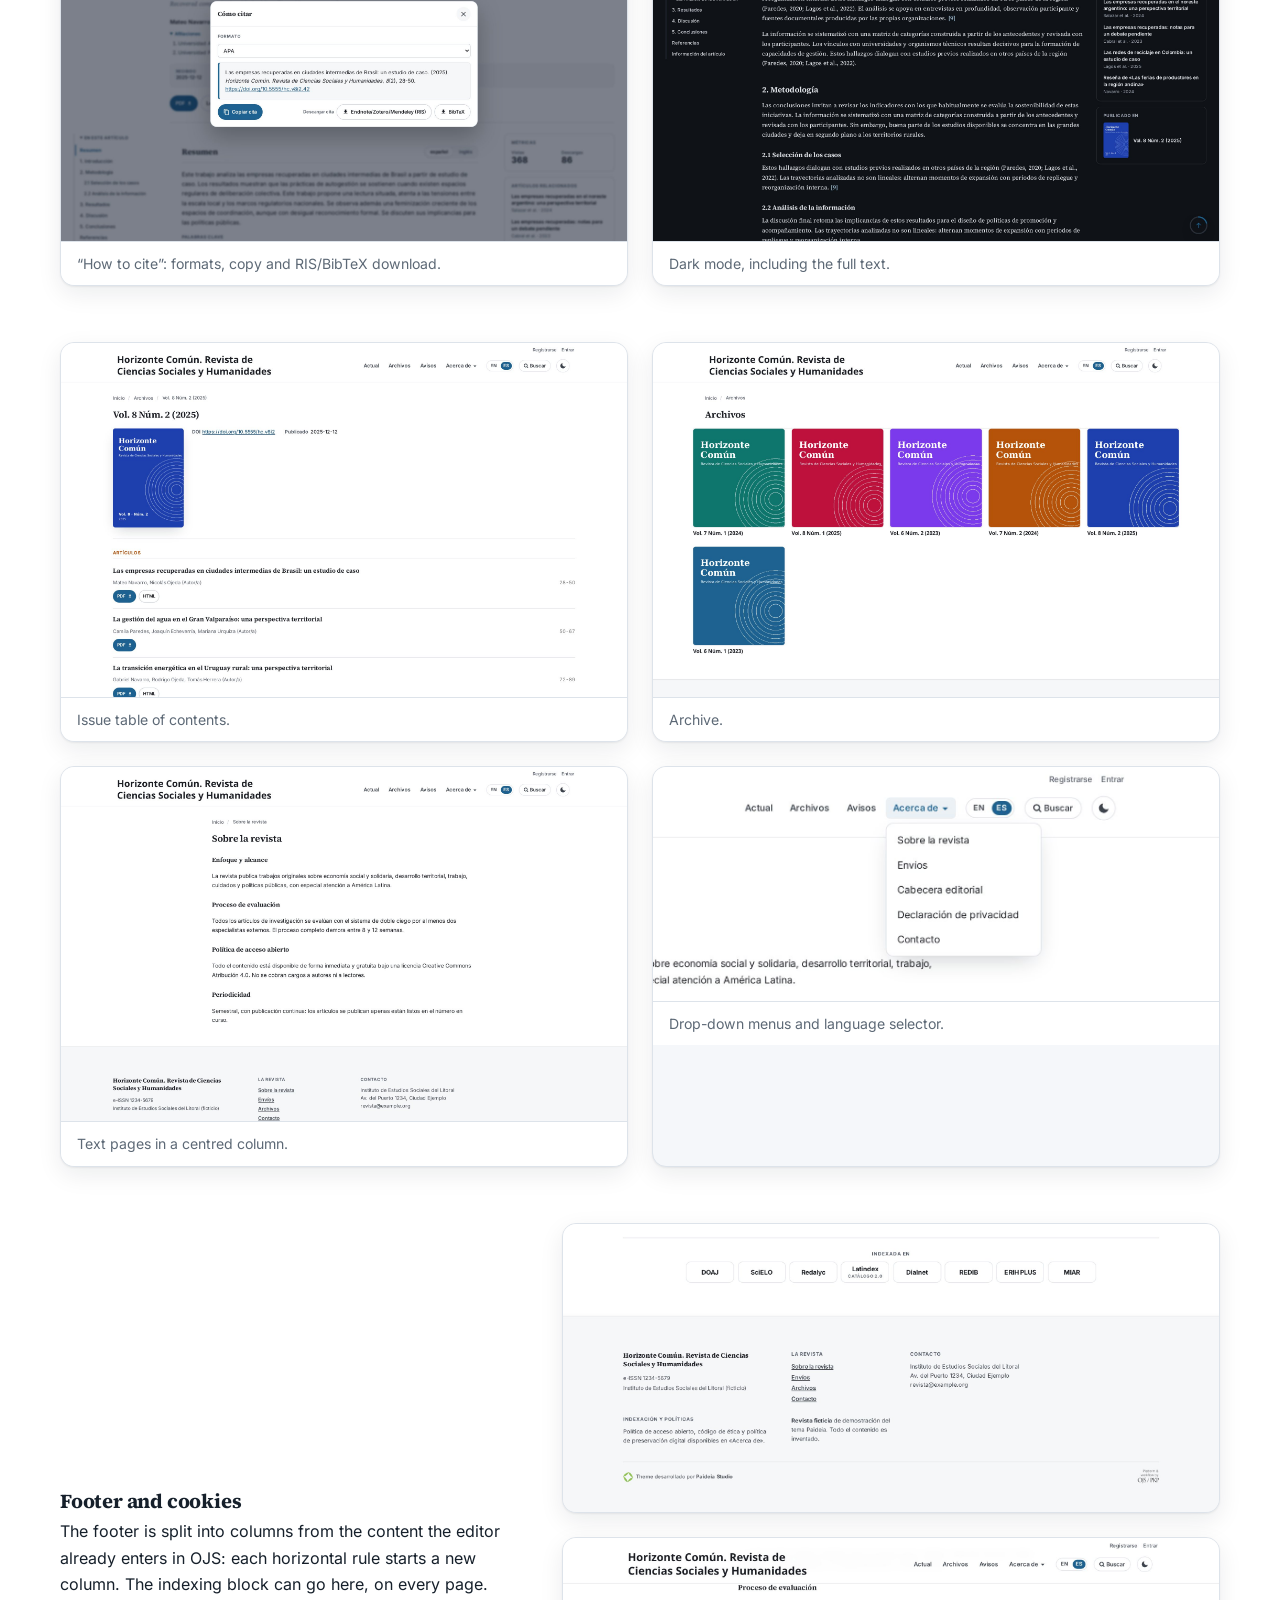
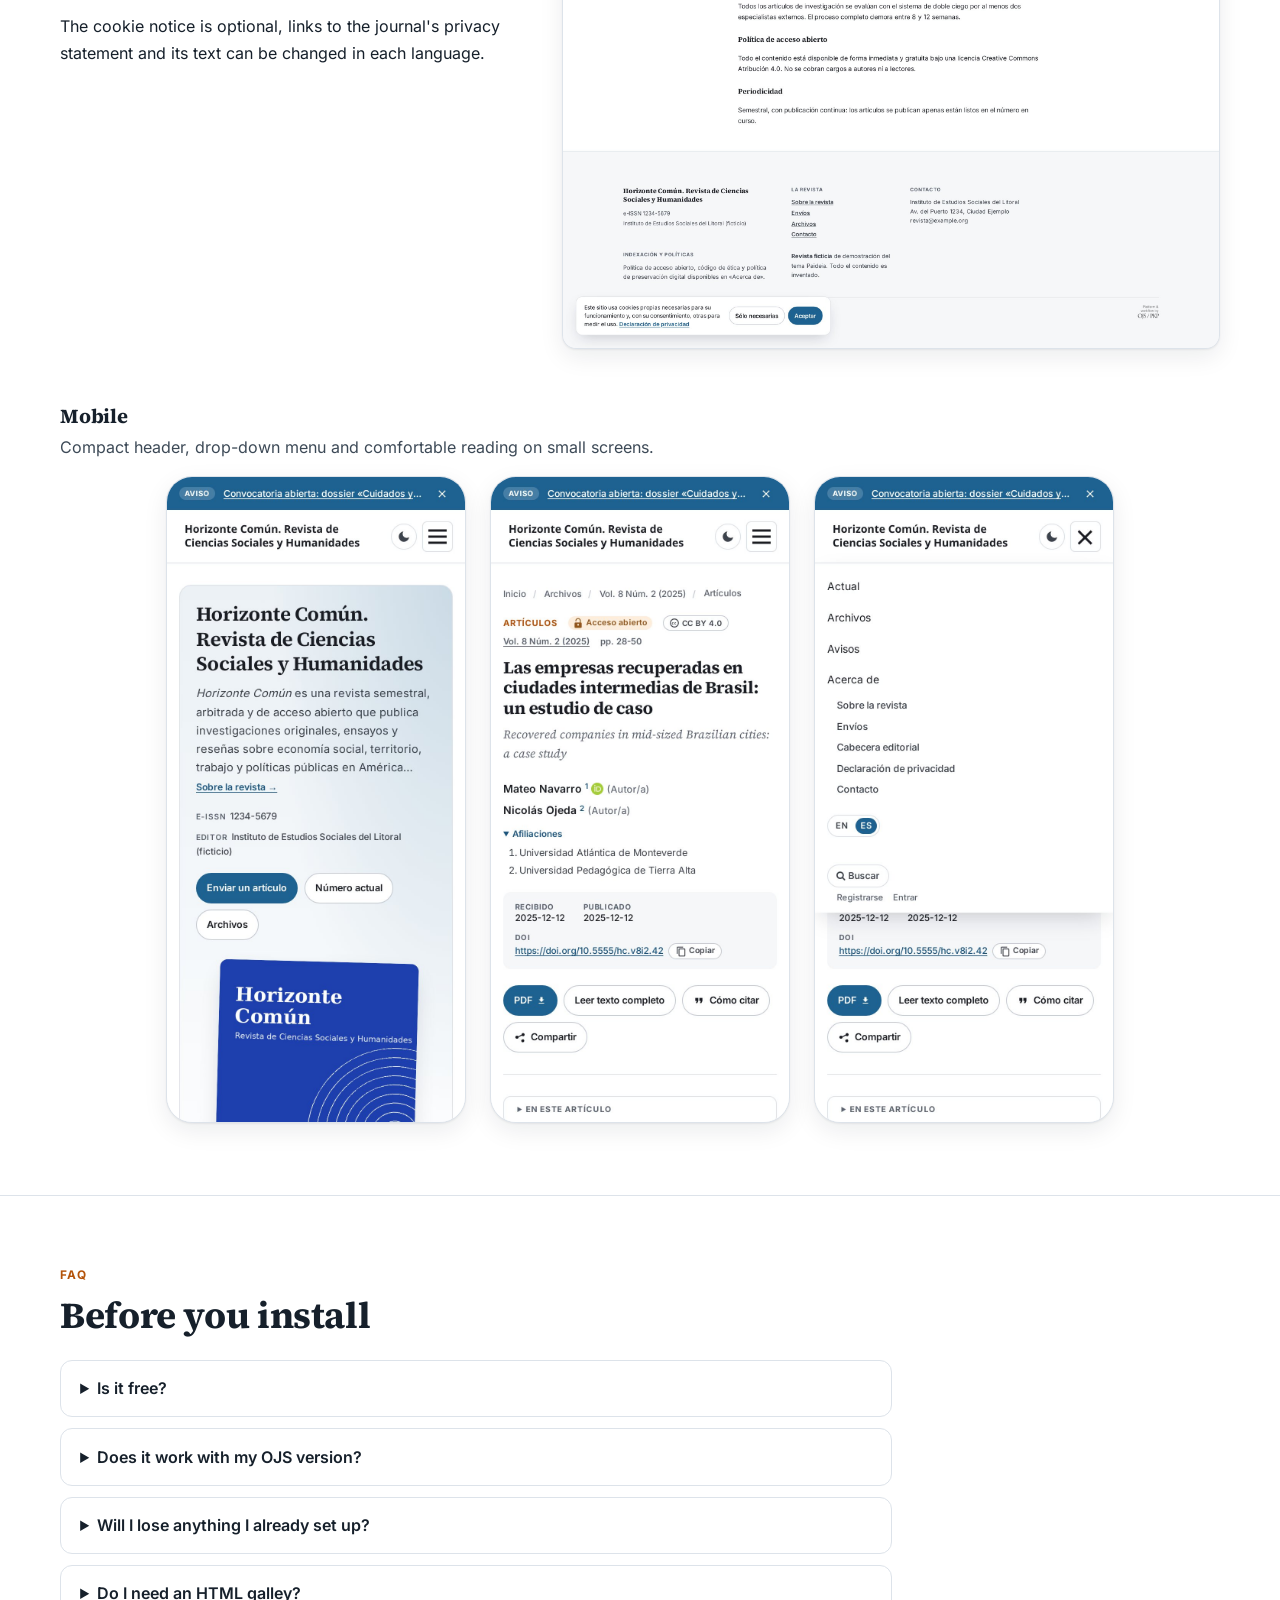
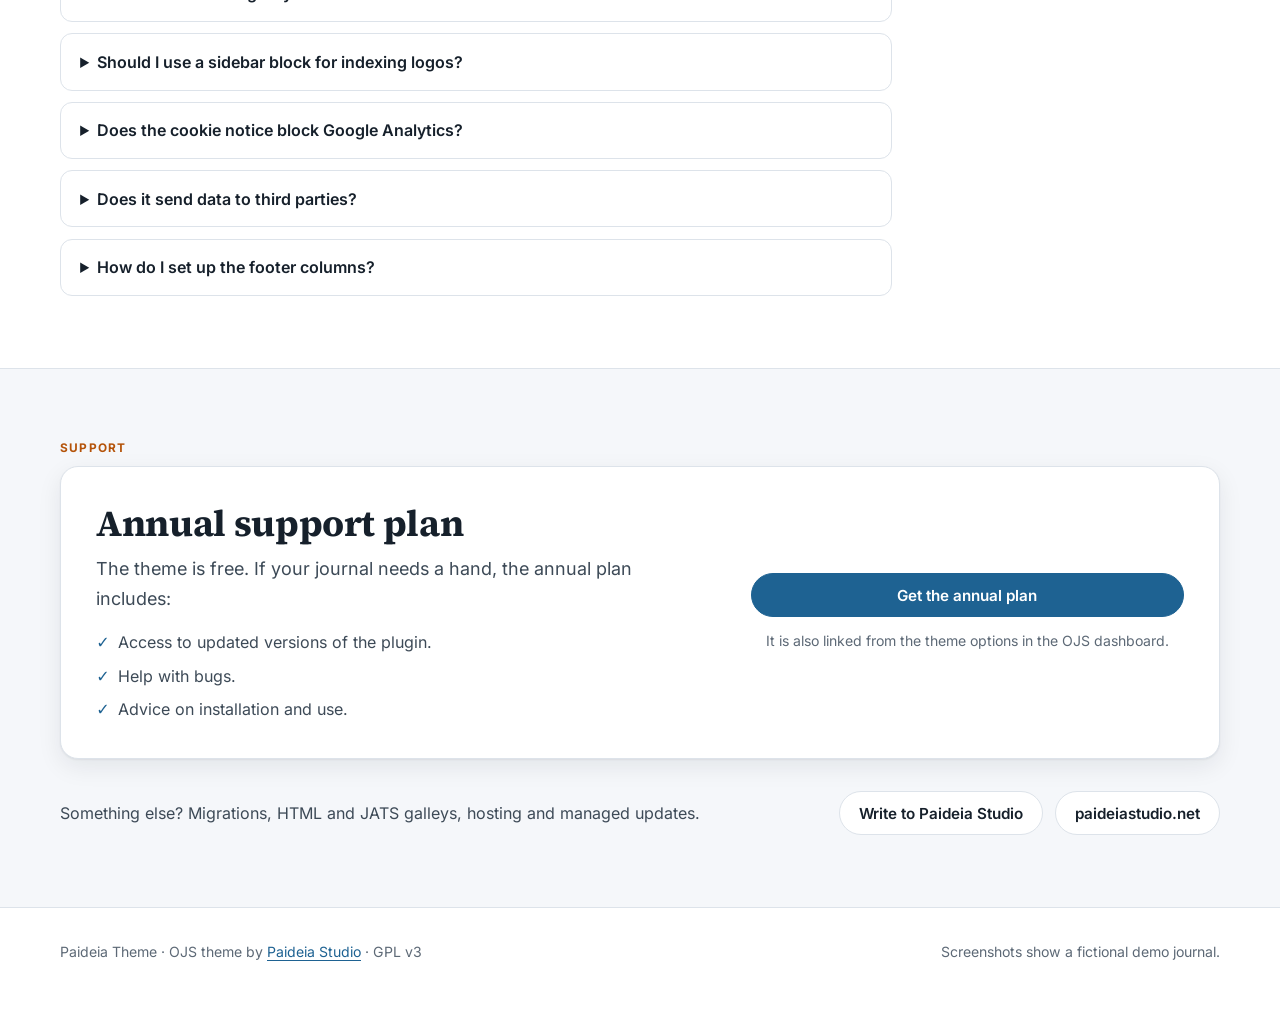
==== commit 1d9395d1: "Guía: enlace a la revista demo en vivo" ====
--- a/docs/en/index.html
+++ b/docs/en/index.html
@@ -30,6 +30,7 @@
 			<a href="#configuracion">Settings</a>
 			<a href="#recorrido">Tour</a>
 			<a href="#soporte">Support</a>
+			<a href="https://ojs35.paideiastudio.com.ar/index.php/demoestilos/" target="_blank" rel="noopener">Demo</a>
 		</nav>
 		<div class="lang" role="group" aria-label="Language">
 			<a href="../" hreflang="es" lang="es" title="Español">ES</a>
@@ -50,7 +51,8 @@
 		<h1>A modern scholarly journal, no coding required</h1>
 		<p class="lead">Paideia Theme is a theme for OJS 3.4 and 3.5 with the article page of indexed journals, HTML full text inside the page, continuous publication, an indexing block and metadata for search engines. It installs like any plugin and is configured from the OJS dashboard.</p>
 		<div class="cta">
-			<a class="btn btn--primary" href="https://github.com/PaideiaPublishingServices/paideiaTheme/releases/latest">Download the latest version</a>
+			<a class="btn btn--primary" href="https://ojs35.paideiastudio.com.ar/index.php/demoestilos/" target="_blank" rel="noopener">See the live demo</a>
+			<a class="btn" href="https://github.com/PaideiaPublishingServices/paideiaTheme/releases/latest">Download the latest version</a>
 			<a class="btn" href="https://github.com/PaideiaPublishingServices/paideiaTheme">Code on GitHub</a>
 			<a class="btn" href="#soporte">Support plan</a>
 		</div>
@@ -175,6 +177,7 @@
 	<div class="wrap">
 		<p class="eyebrow">Tour</p>
 		<h2>How it looks</h2>
+		<p class="lead">Screenshots come from a test journal. To browse the real interface, running OJS 3.5: <a href="https://ojs35.paideiastudio.com.ar/index.php/demoestilos/" target="_blank" rel="noopener">open the demo journal →</a></p>
 		<p style="color:var(--muted);font-size:.92rem">The screenshots show the Spanish interface; the theme follows the language chosen by the reader.</p>
 
 		<div class="row">
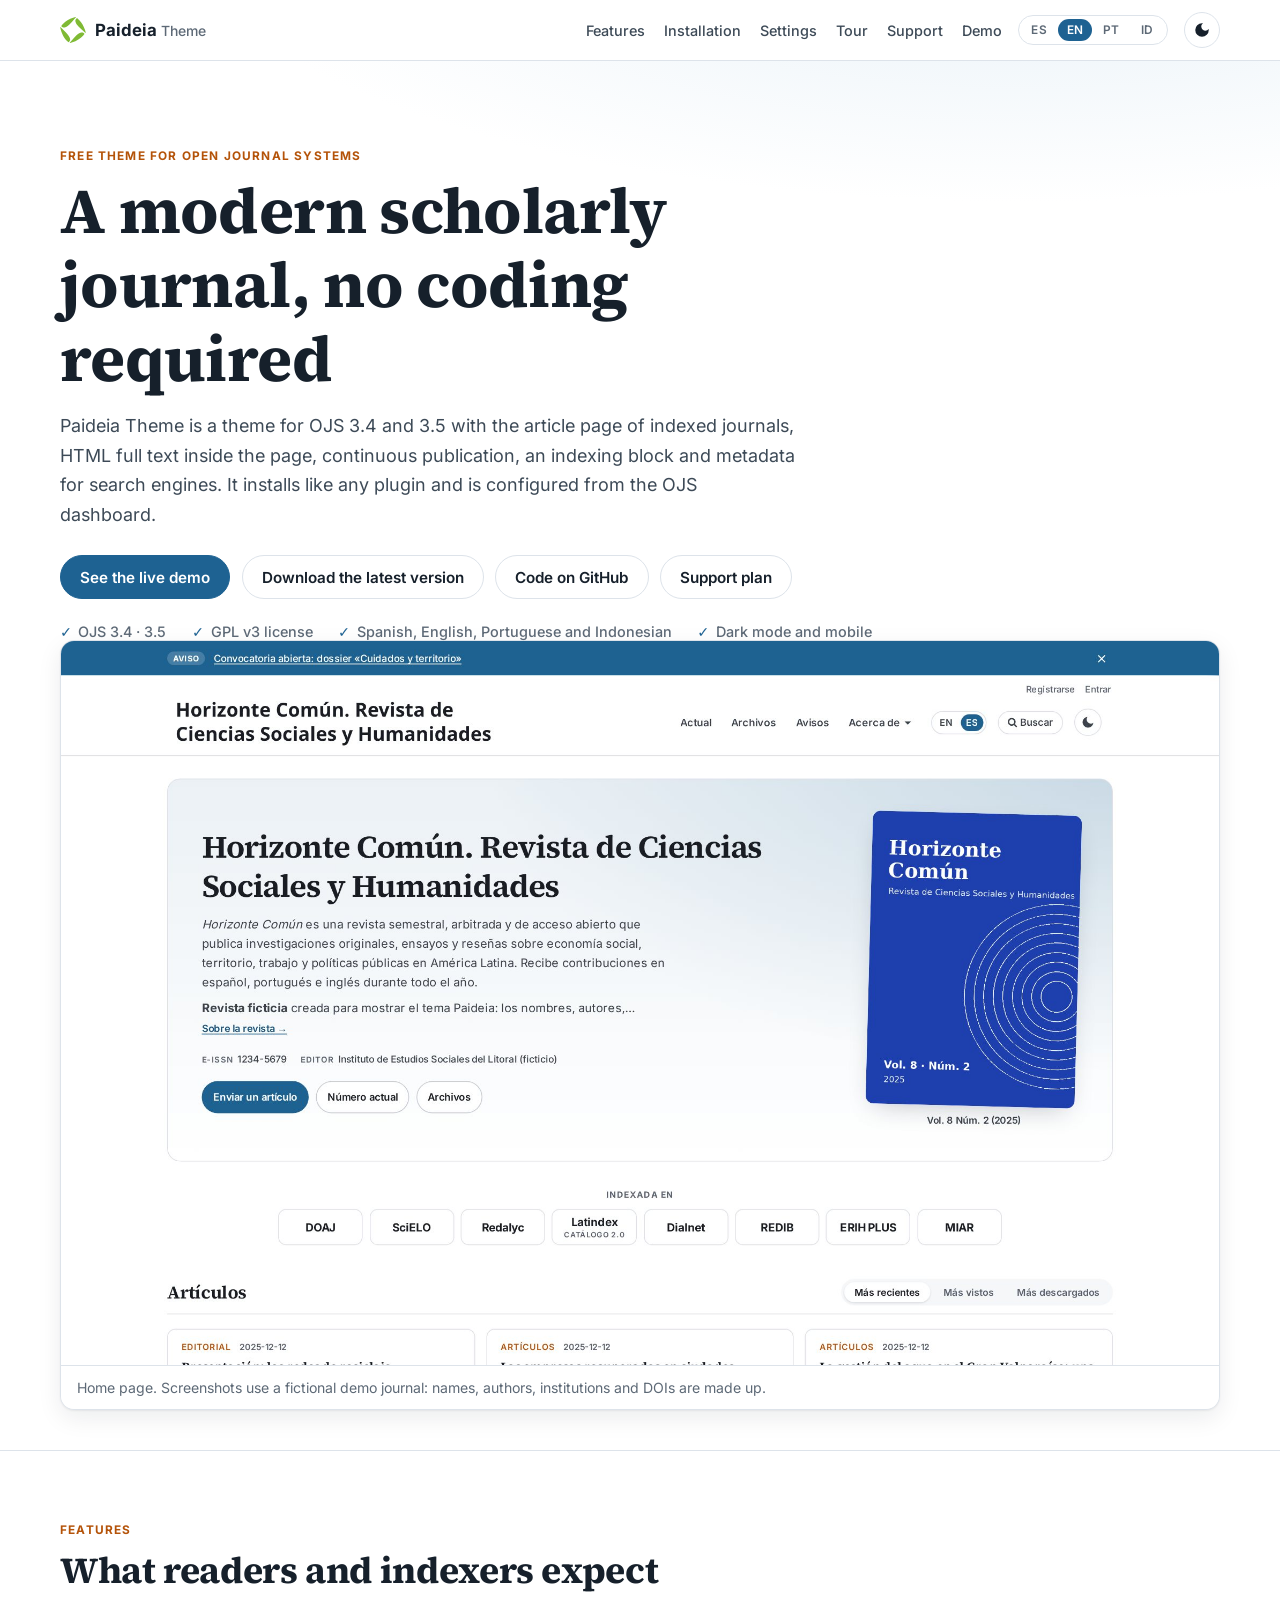
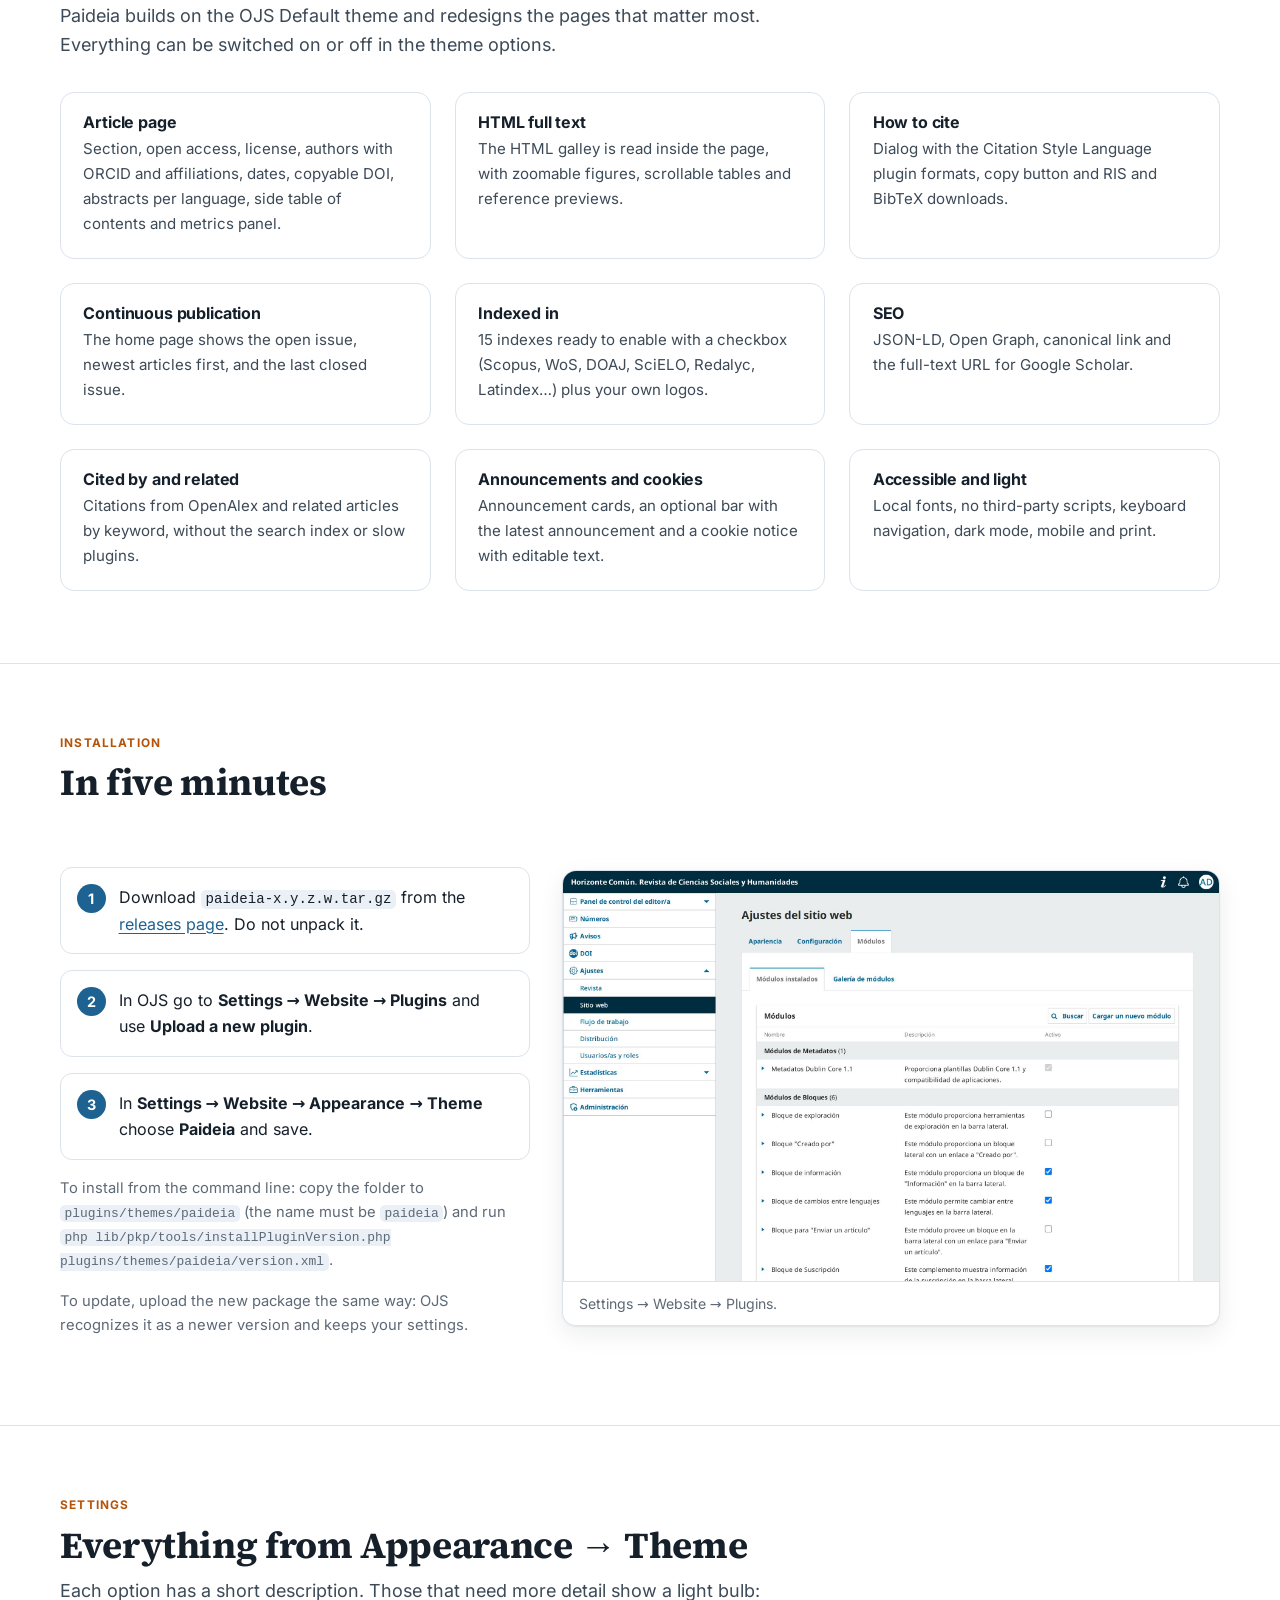
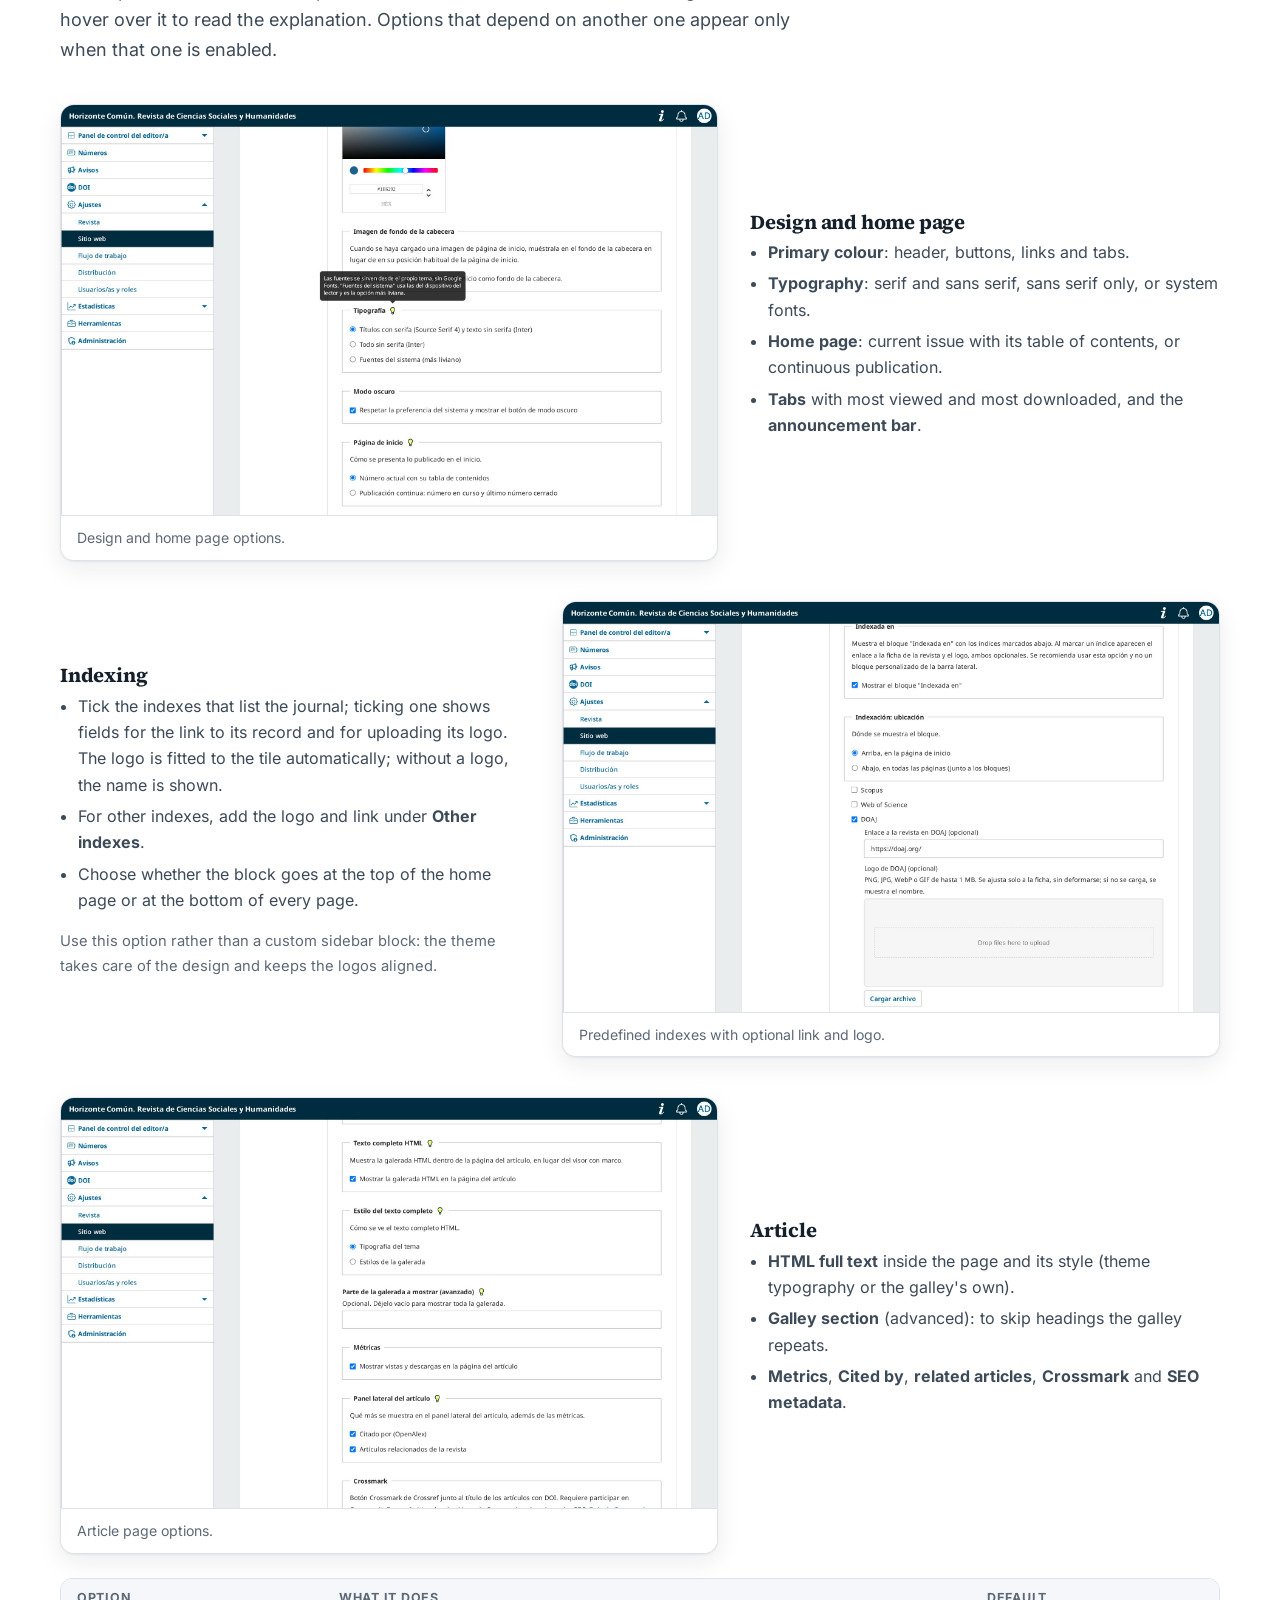
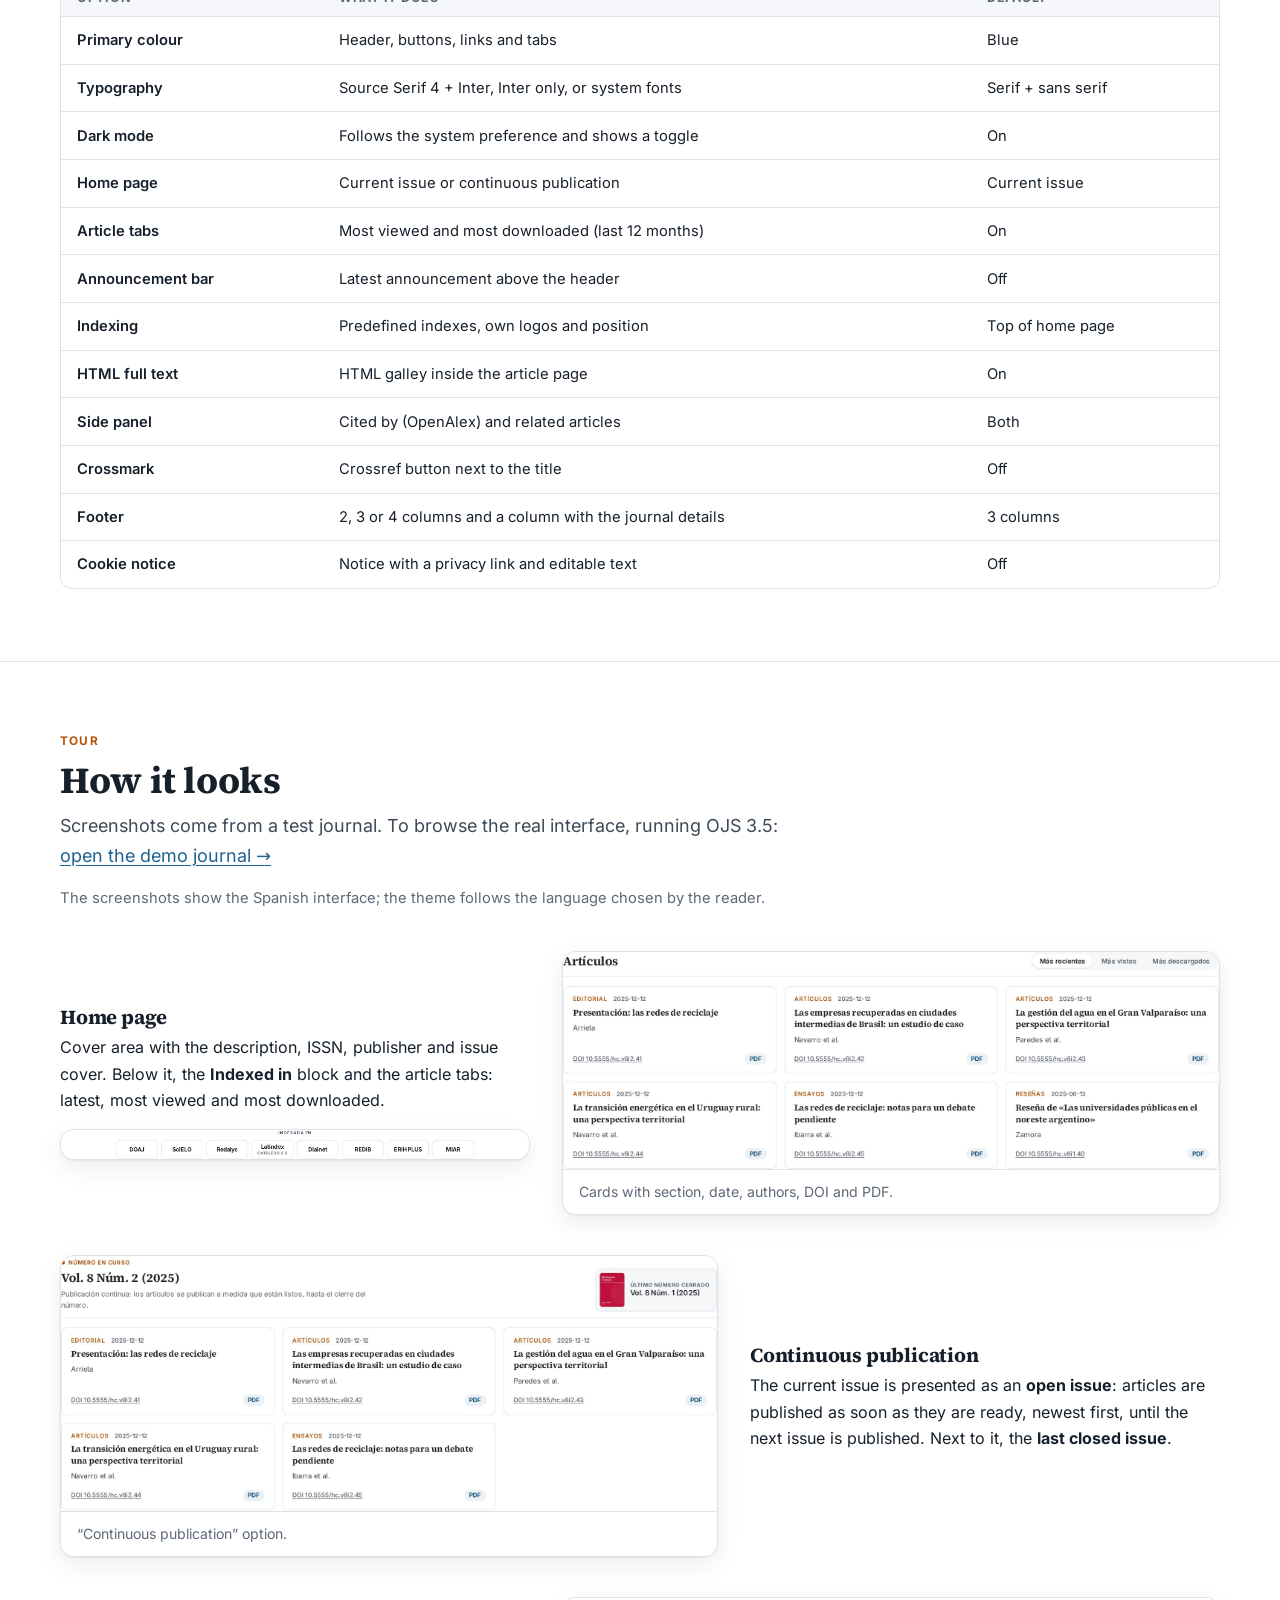
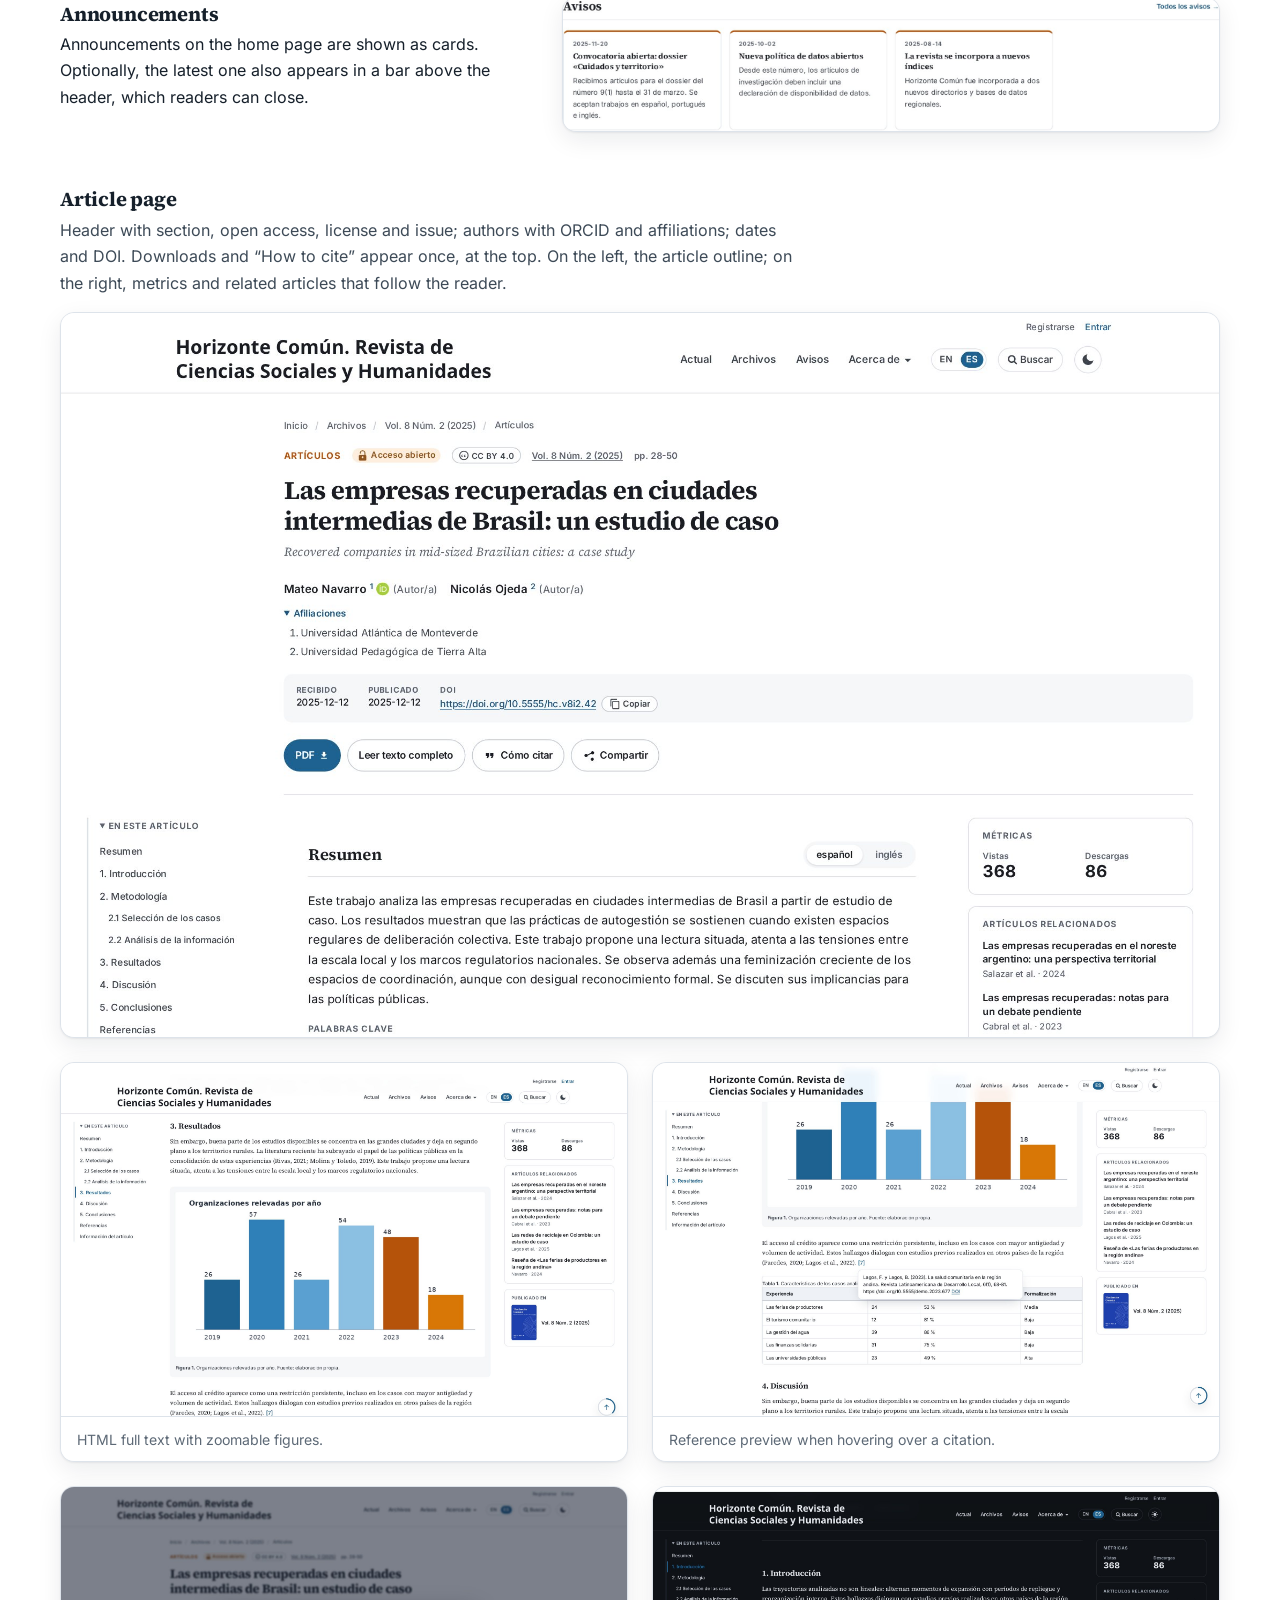
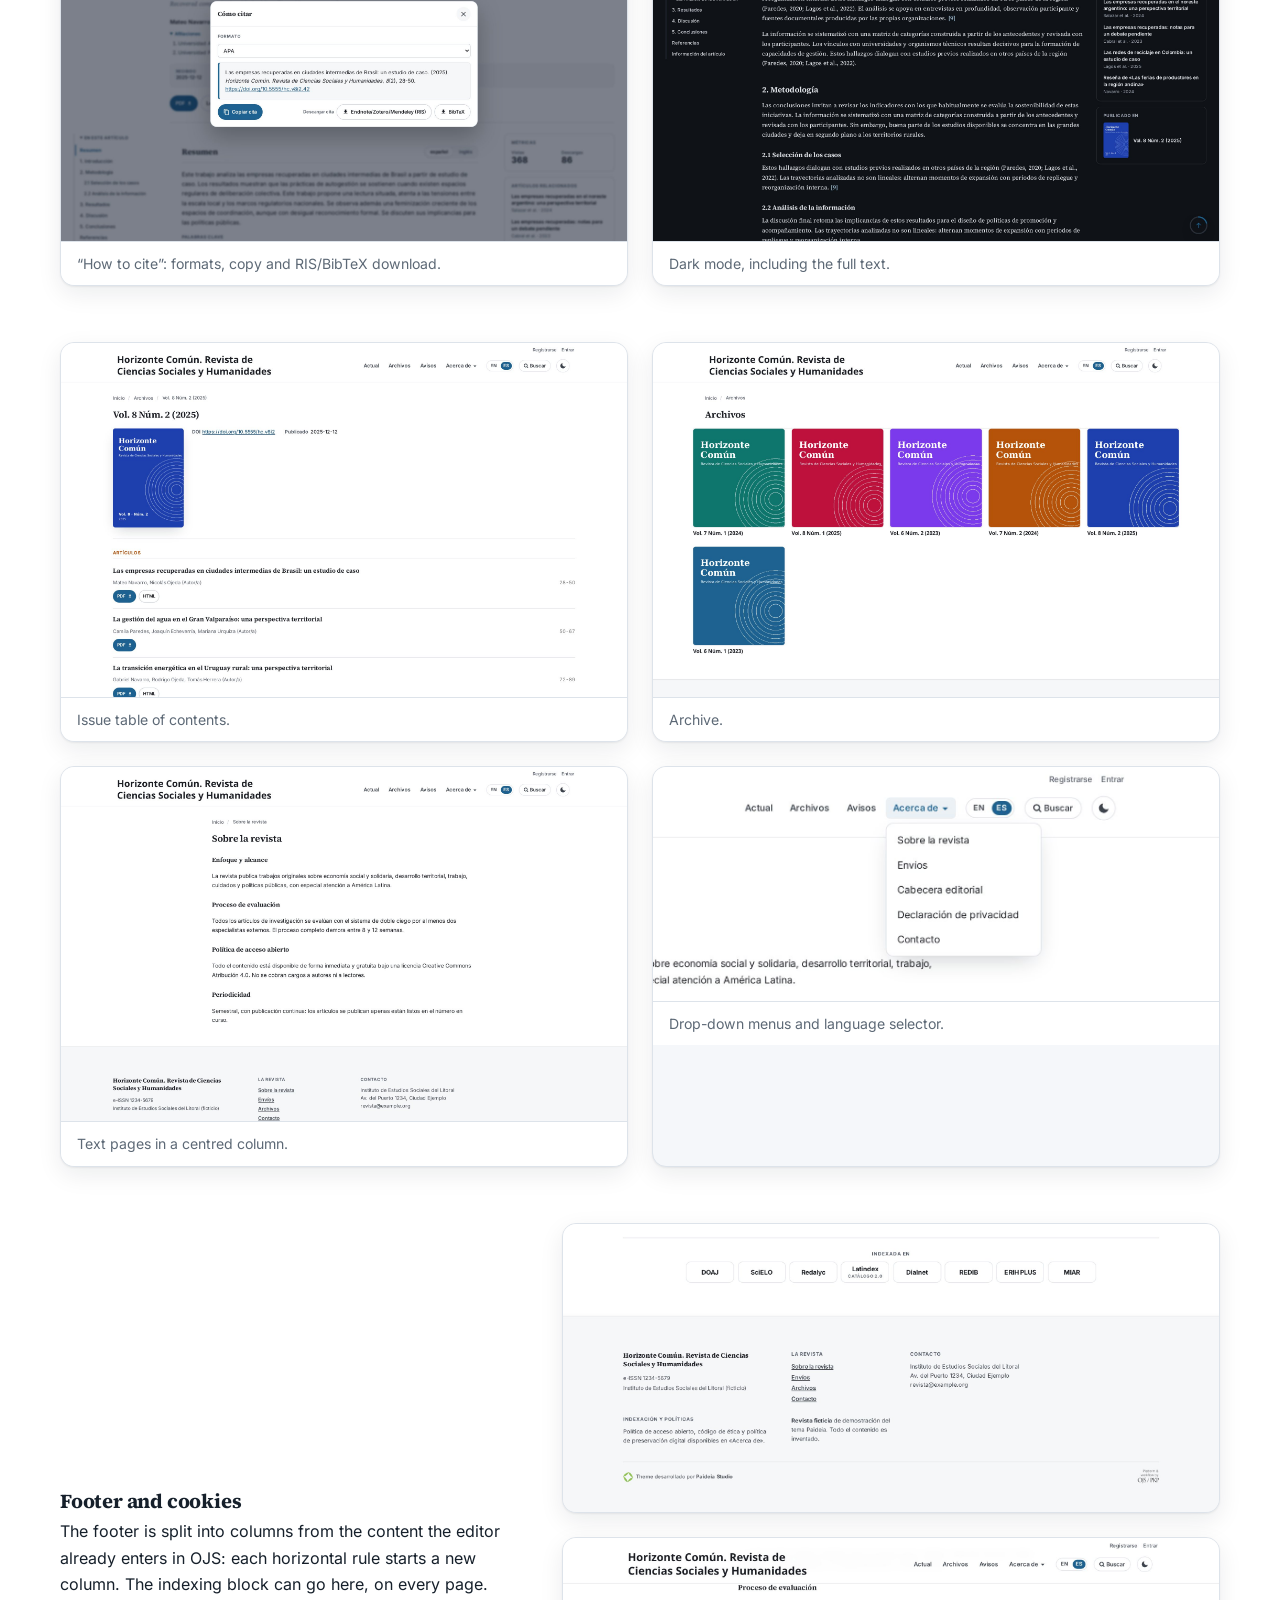
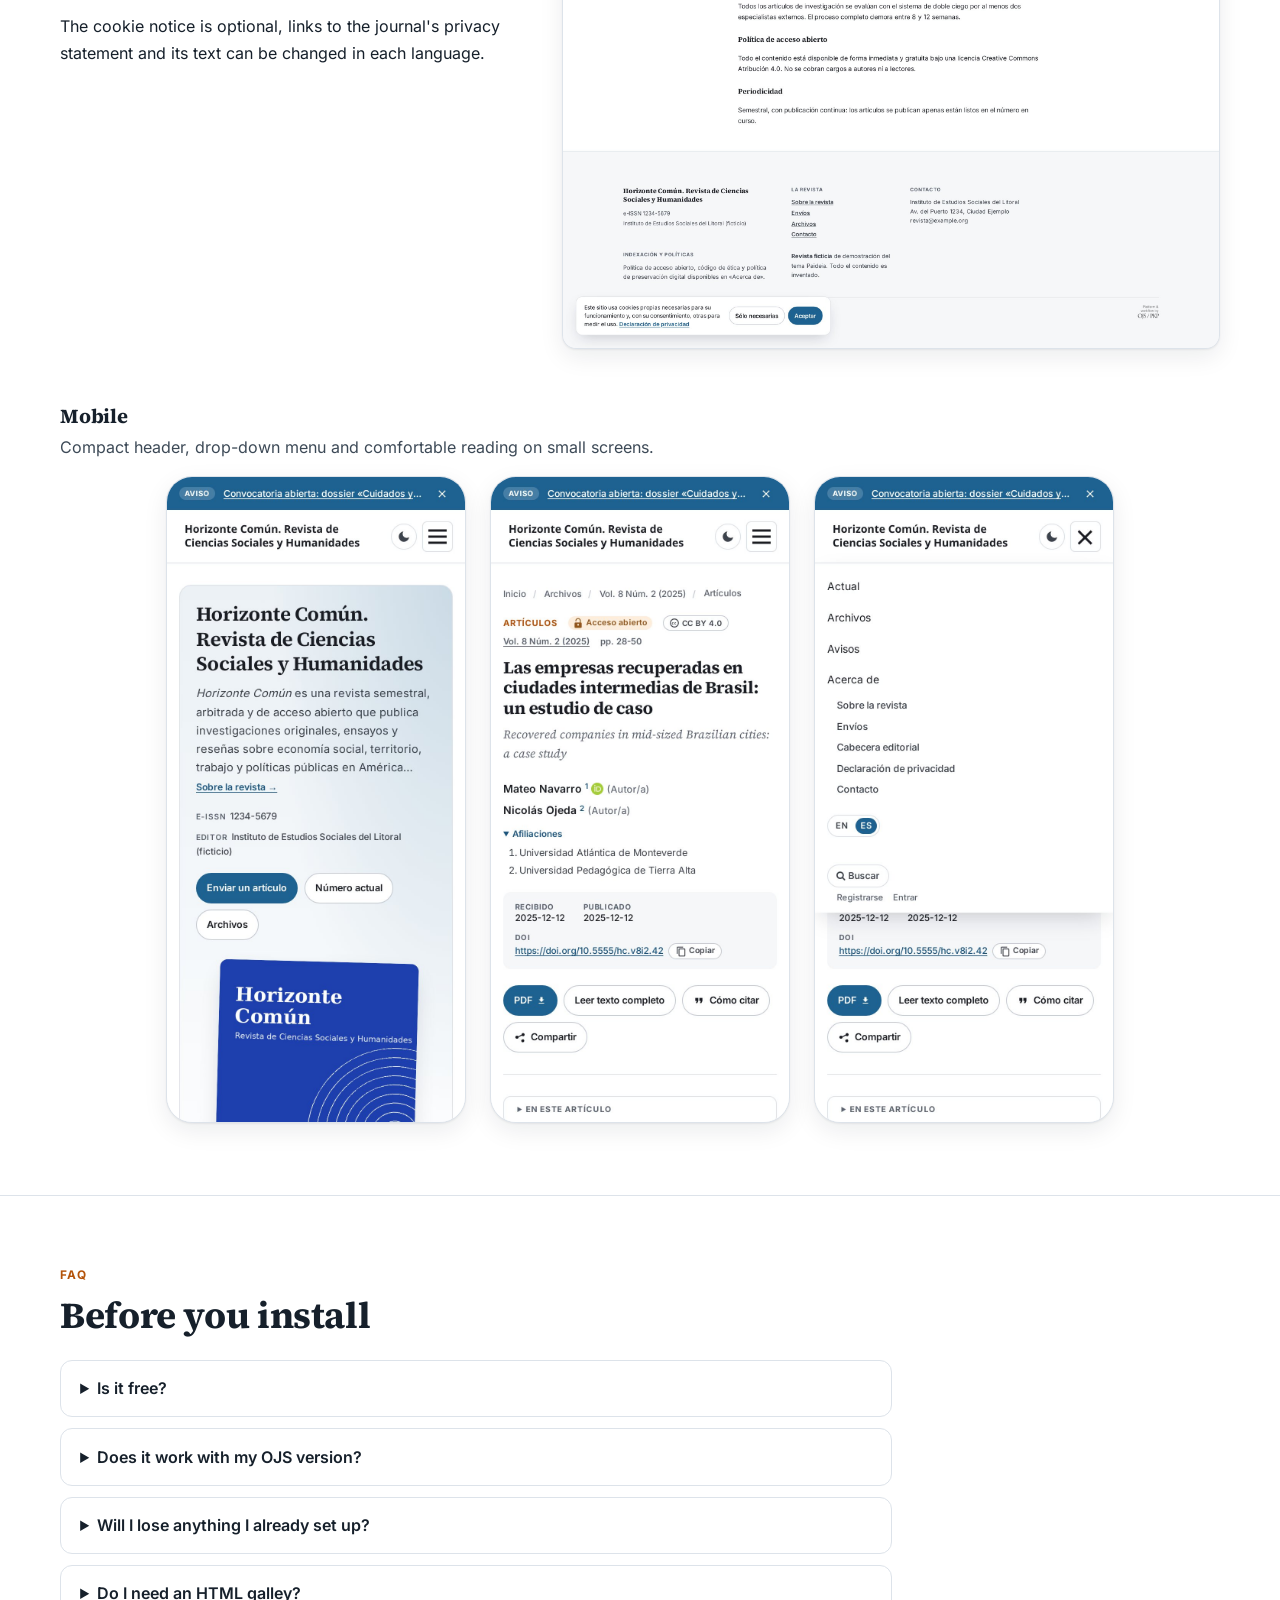
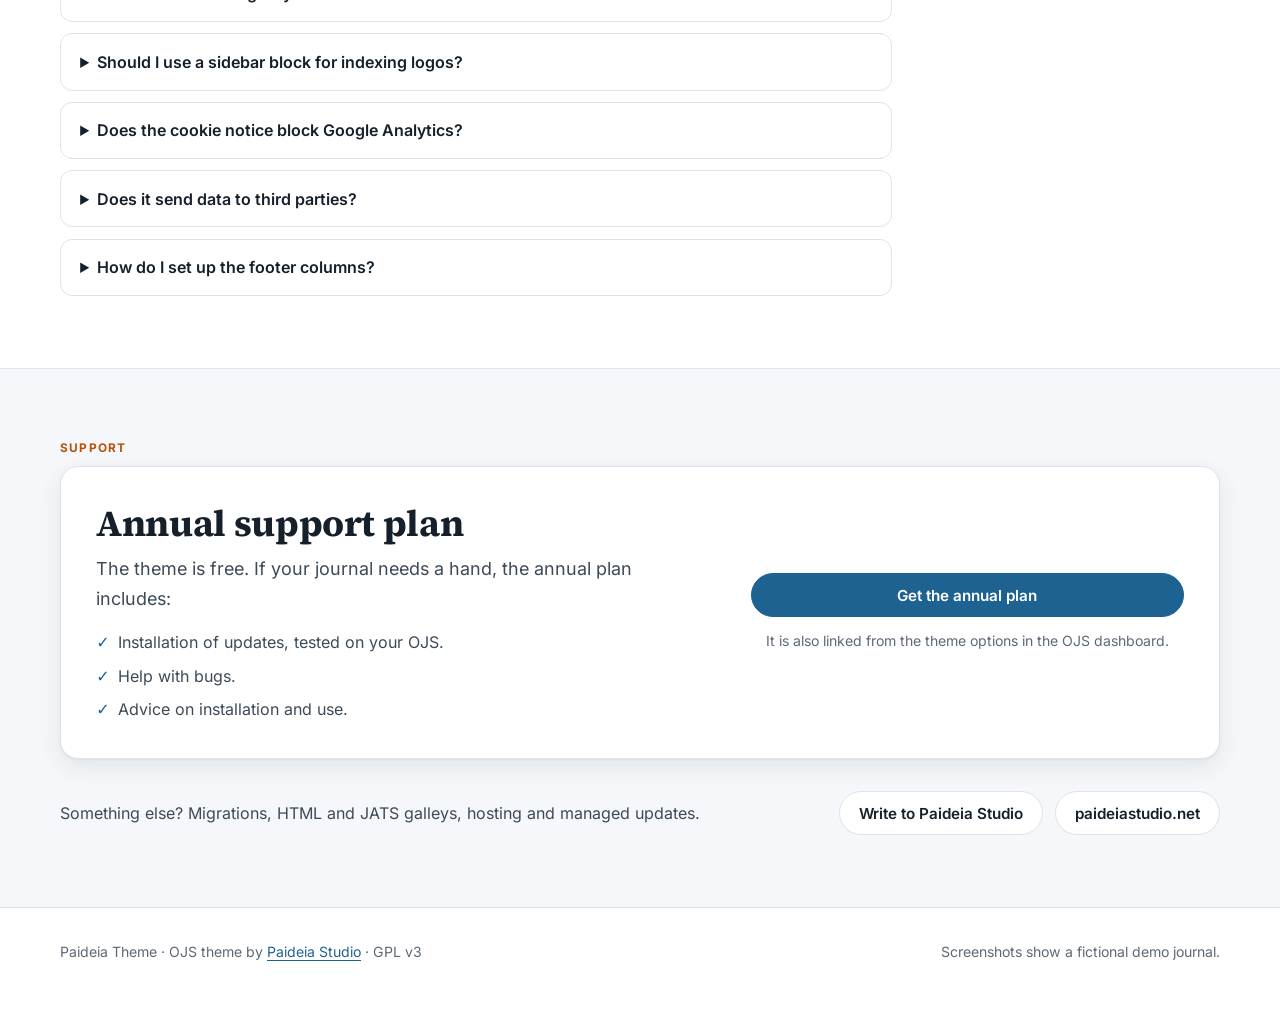
==== commit d65a60e5: "Primera versión pública: 1.0.0.0 - Plan de soporte: incluye la instalación de las actualizaciones,  " ====
--- a/docs/en/index.html
+++ b/docs/en/index.html
@@ -136,7 +136,7 @@
 				</ul>
 				<p style="color:var(--muted);font-size:.92rem">Use this option rather than a custom sidebar block: the theme takes care of the design and keeps the logos aligned.</p>
 			</div>
-			<figure class="shot"><img src="../img/back-indexing.jpg" alt="Indexing options: position and list of indexes with checkboxes and links" loading="lazy" width="2160" height="1350"><figcaption>Predefined indexes with an optional link.</figcaption></figure>
+			<figure class="shot"><img src="../img/back-indexing.jpg" alt="Indexing options: position and list of indexes with checkboxes and links" loading="lazy" width="2160" height="1350"><figcaption>Predefined indexes with optional link and logo.</figcaption></figure>
 		</div>
 
 		<div class="row row--flip">
@@ -281,7 +281,7 @@
 				<h2>Annual support plan</h2>
 				<p class="lead" style="margin:0">The theme is free. If your journal needs a hand, the annual plan includes:</p>
 				<ul>
-					<li>Access to updated versions of the plugin.</li>
+					<li>Installation of updates, tested on your OJS.</li>
 					<li>Help with bugs.</li>
 					<li>Advice on installation and use.</li>
 				</ul>
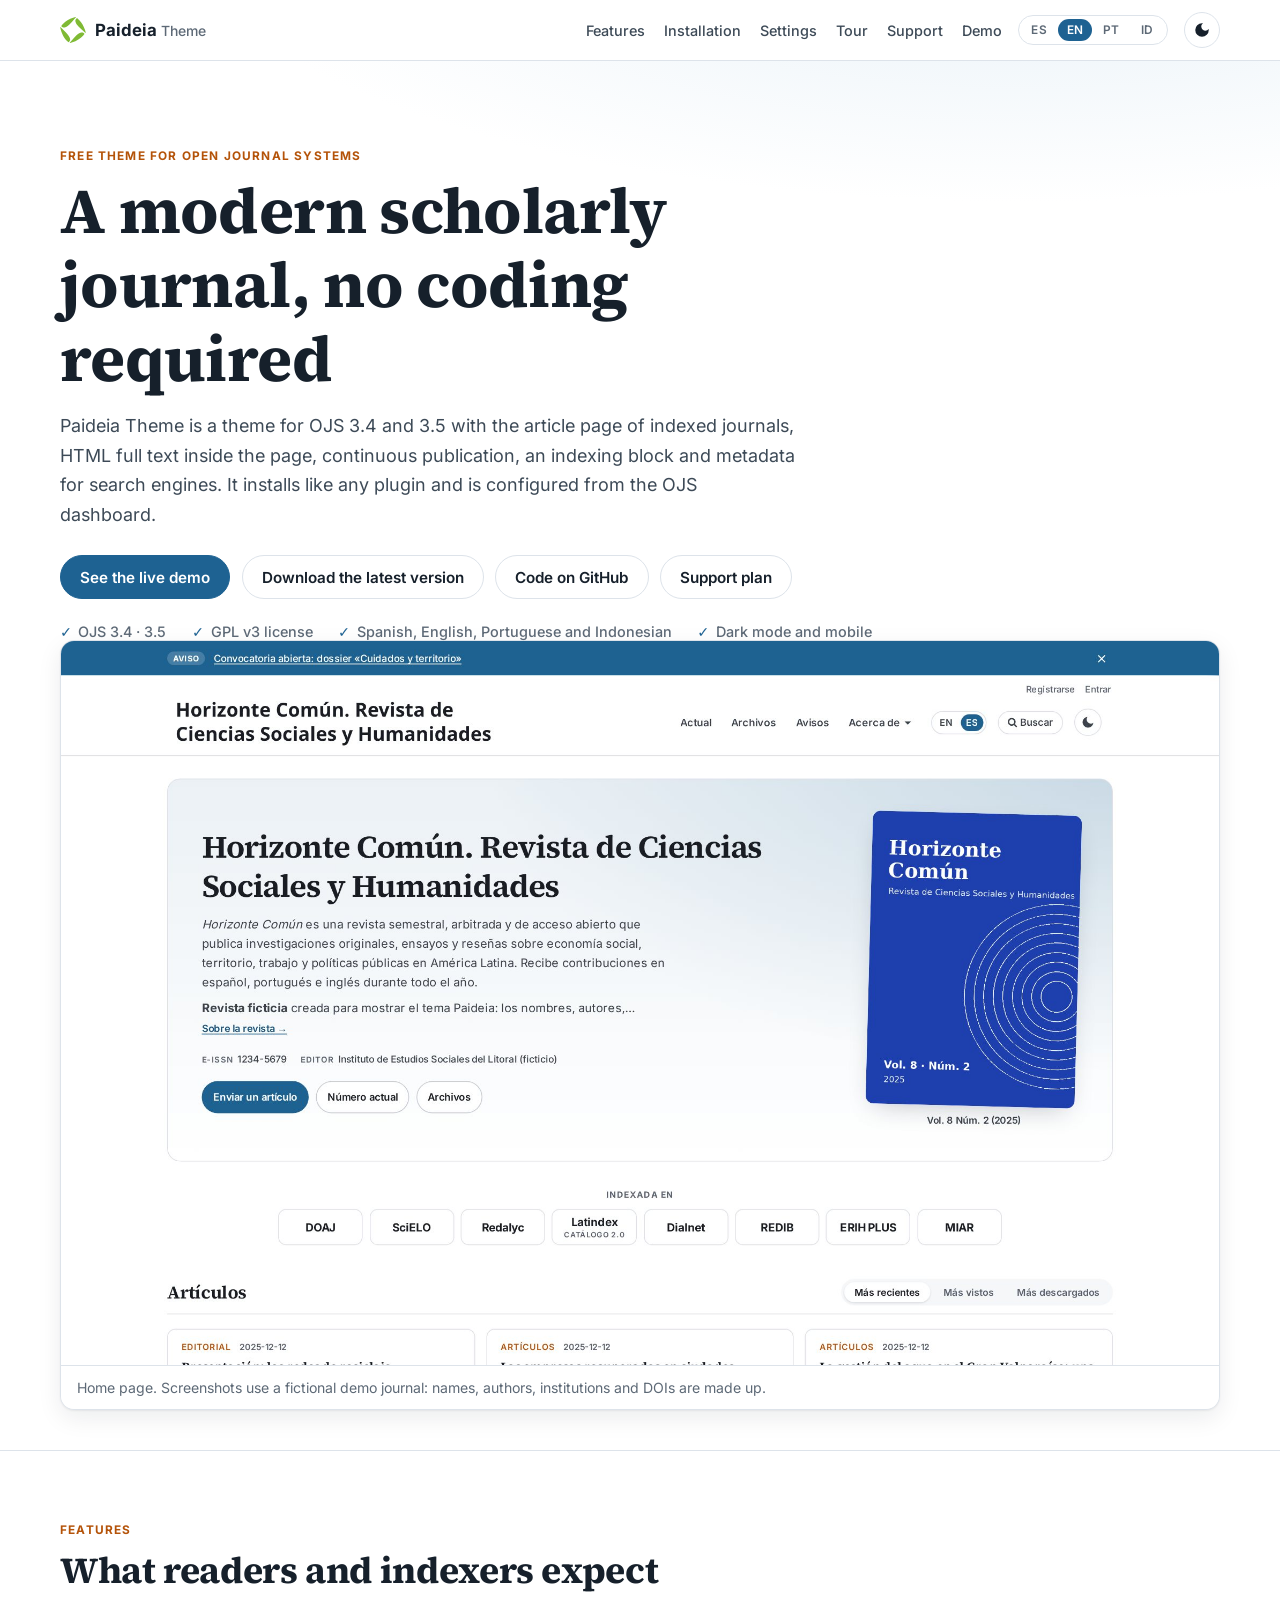
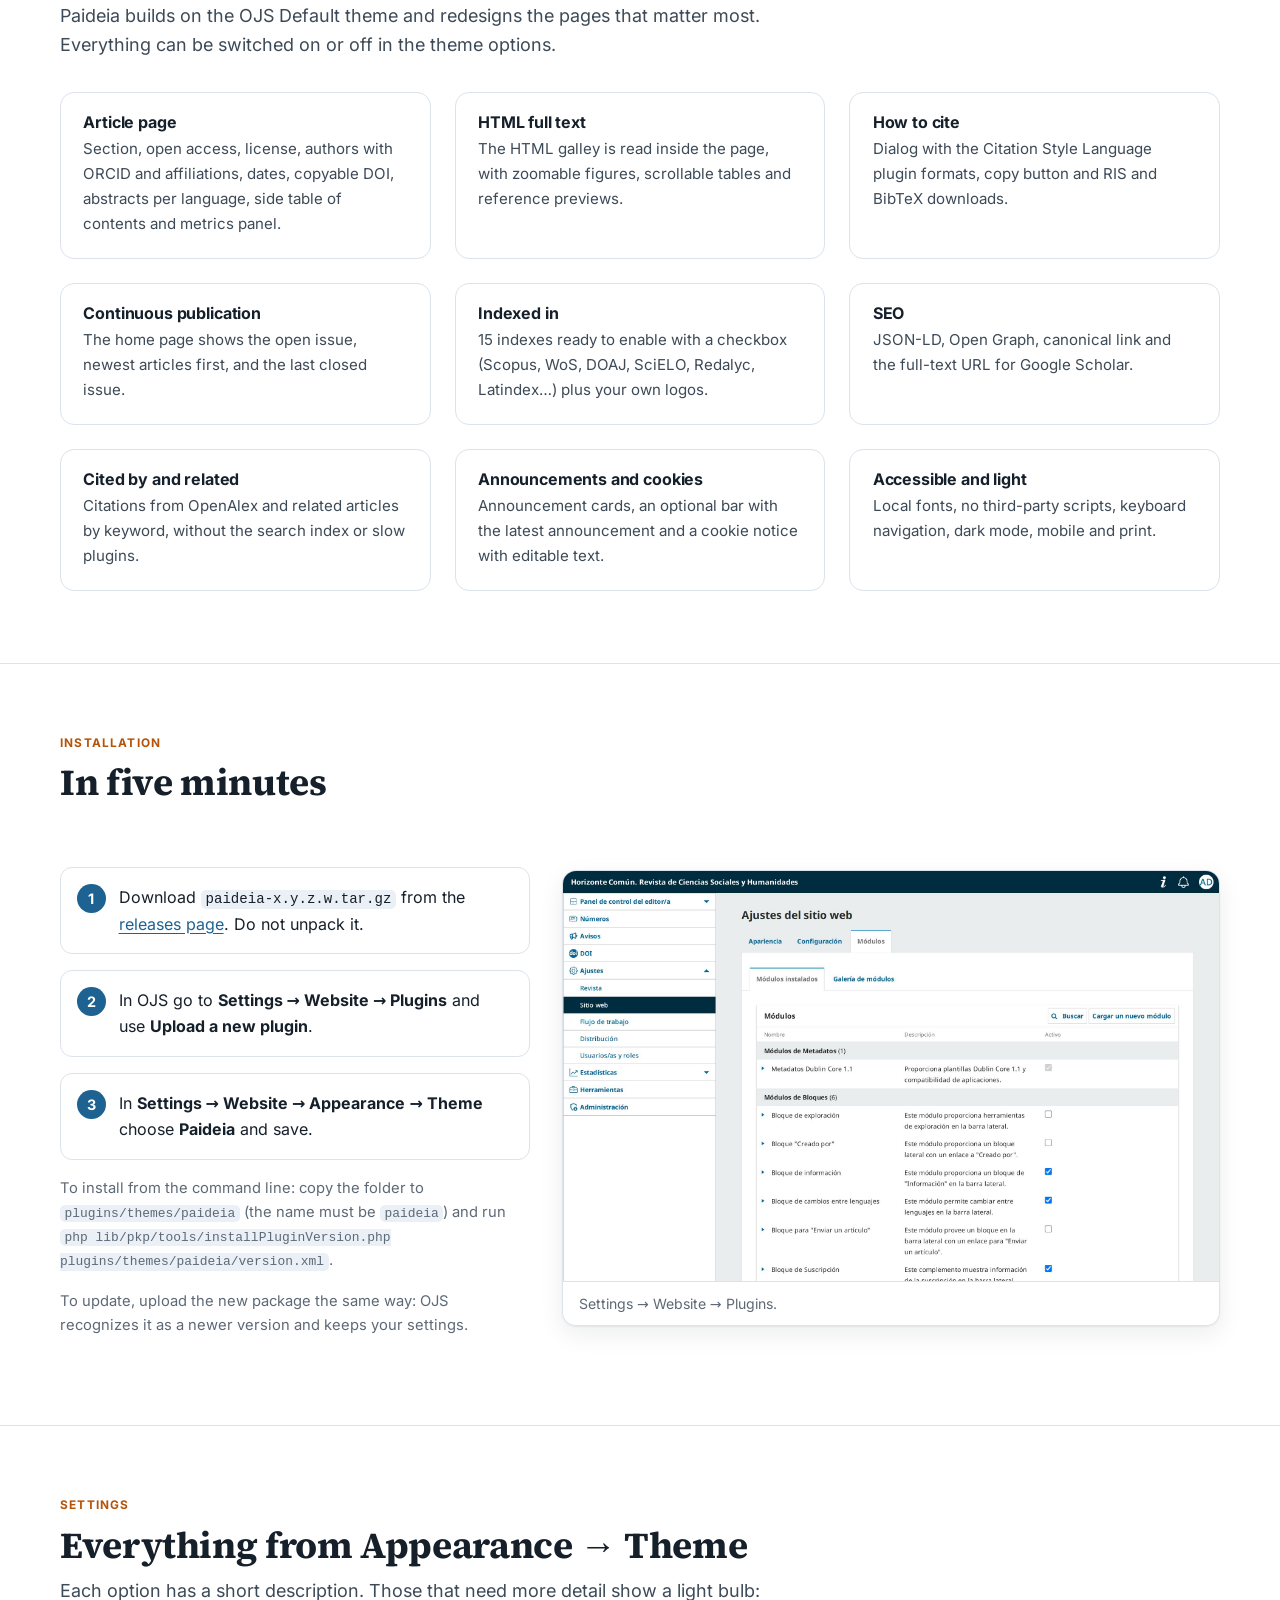
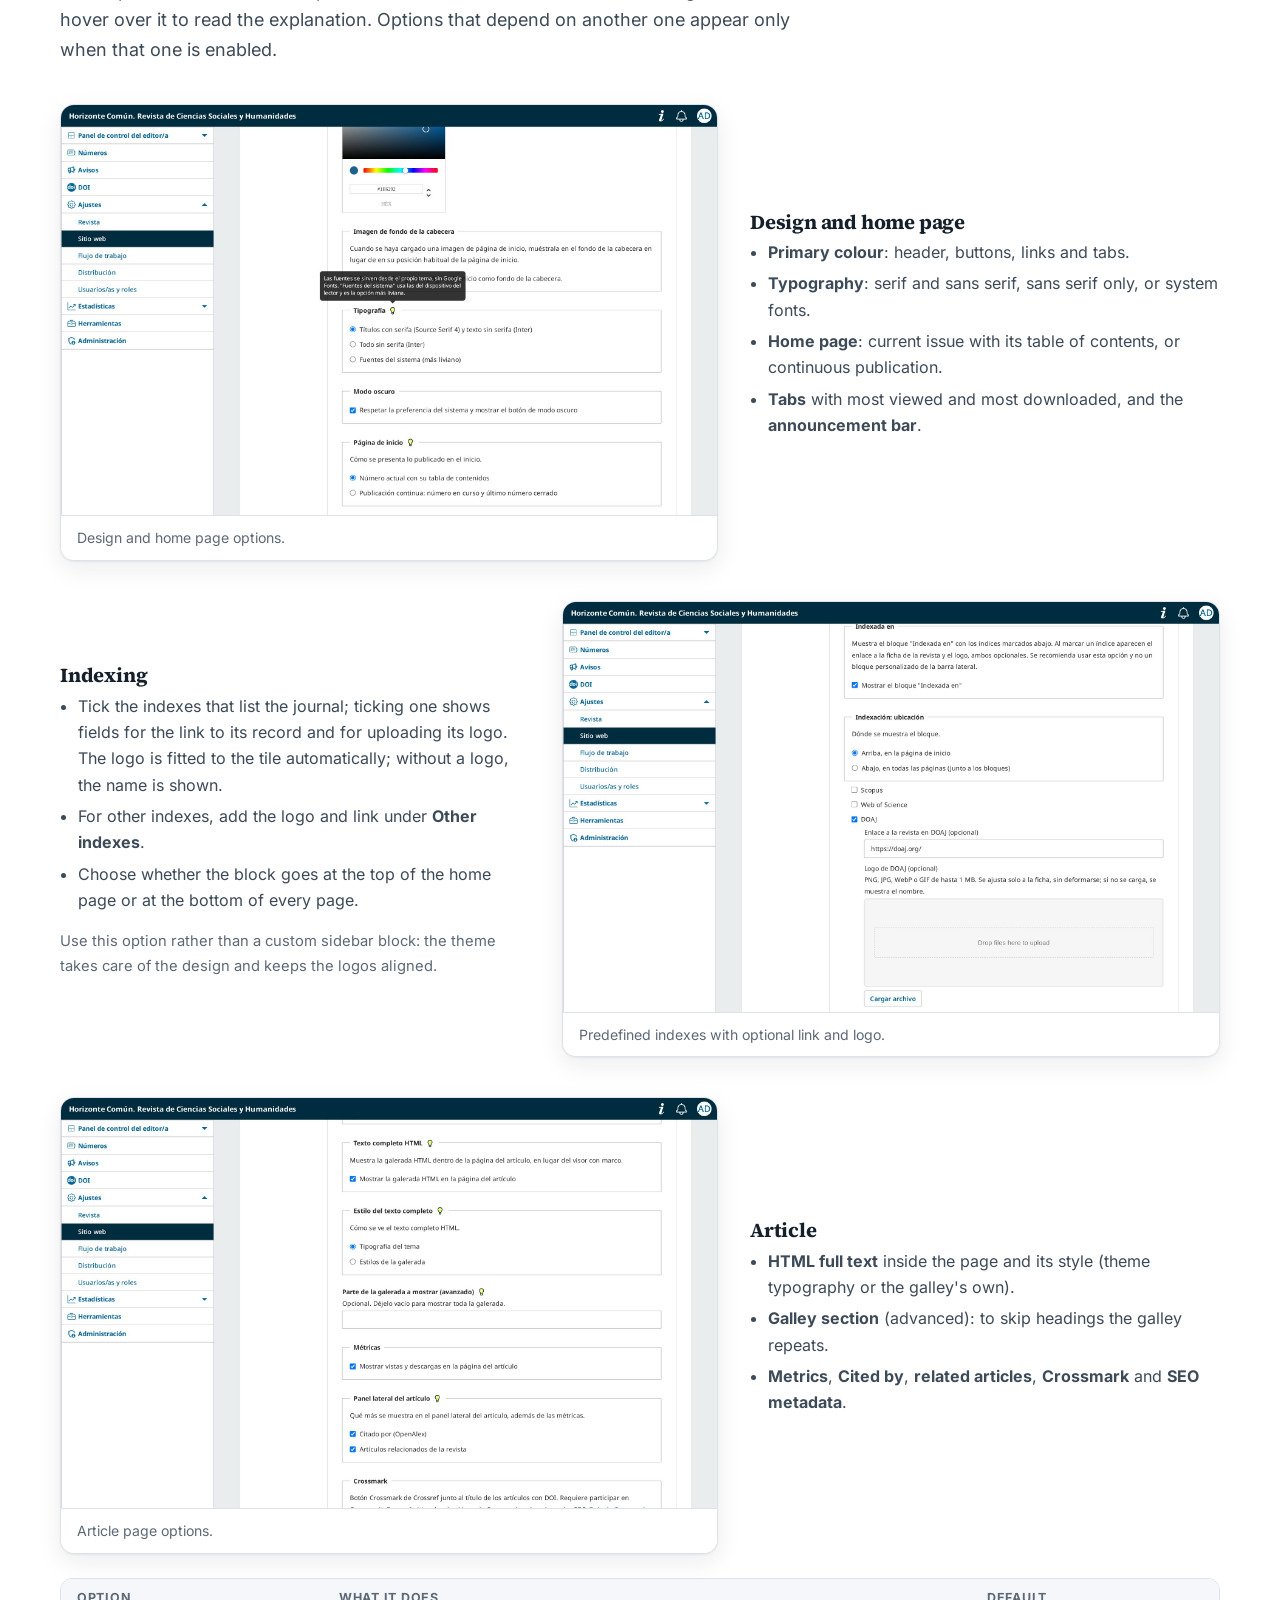
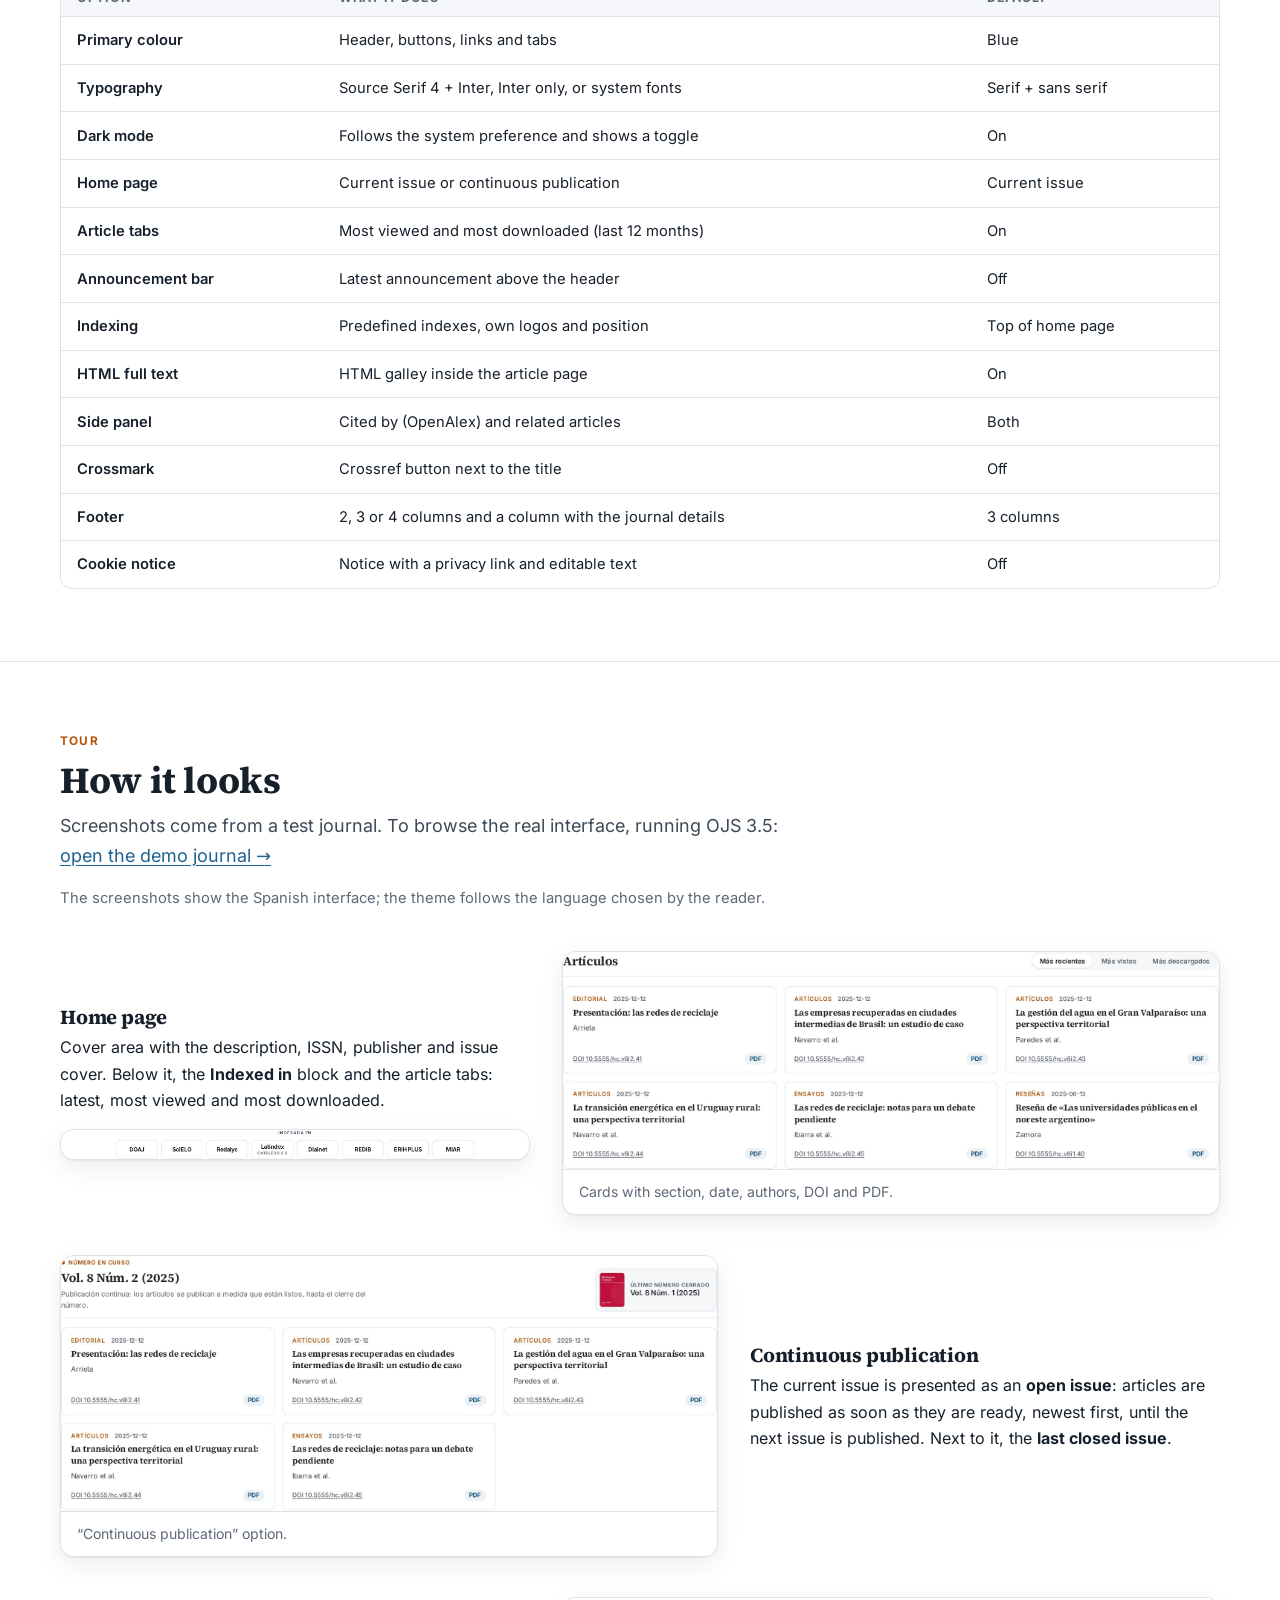
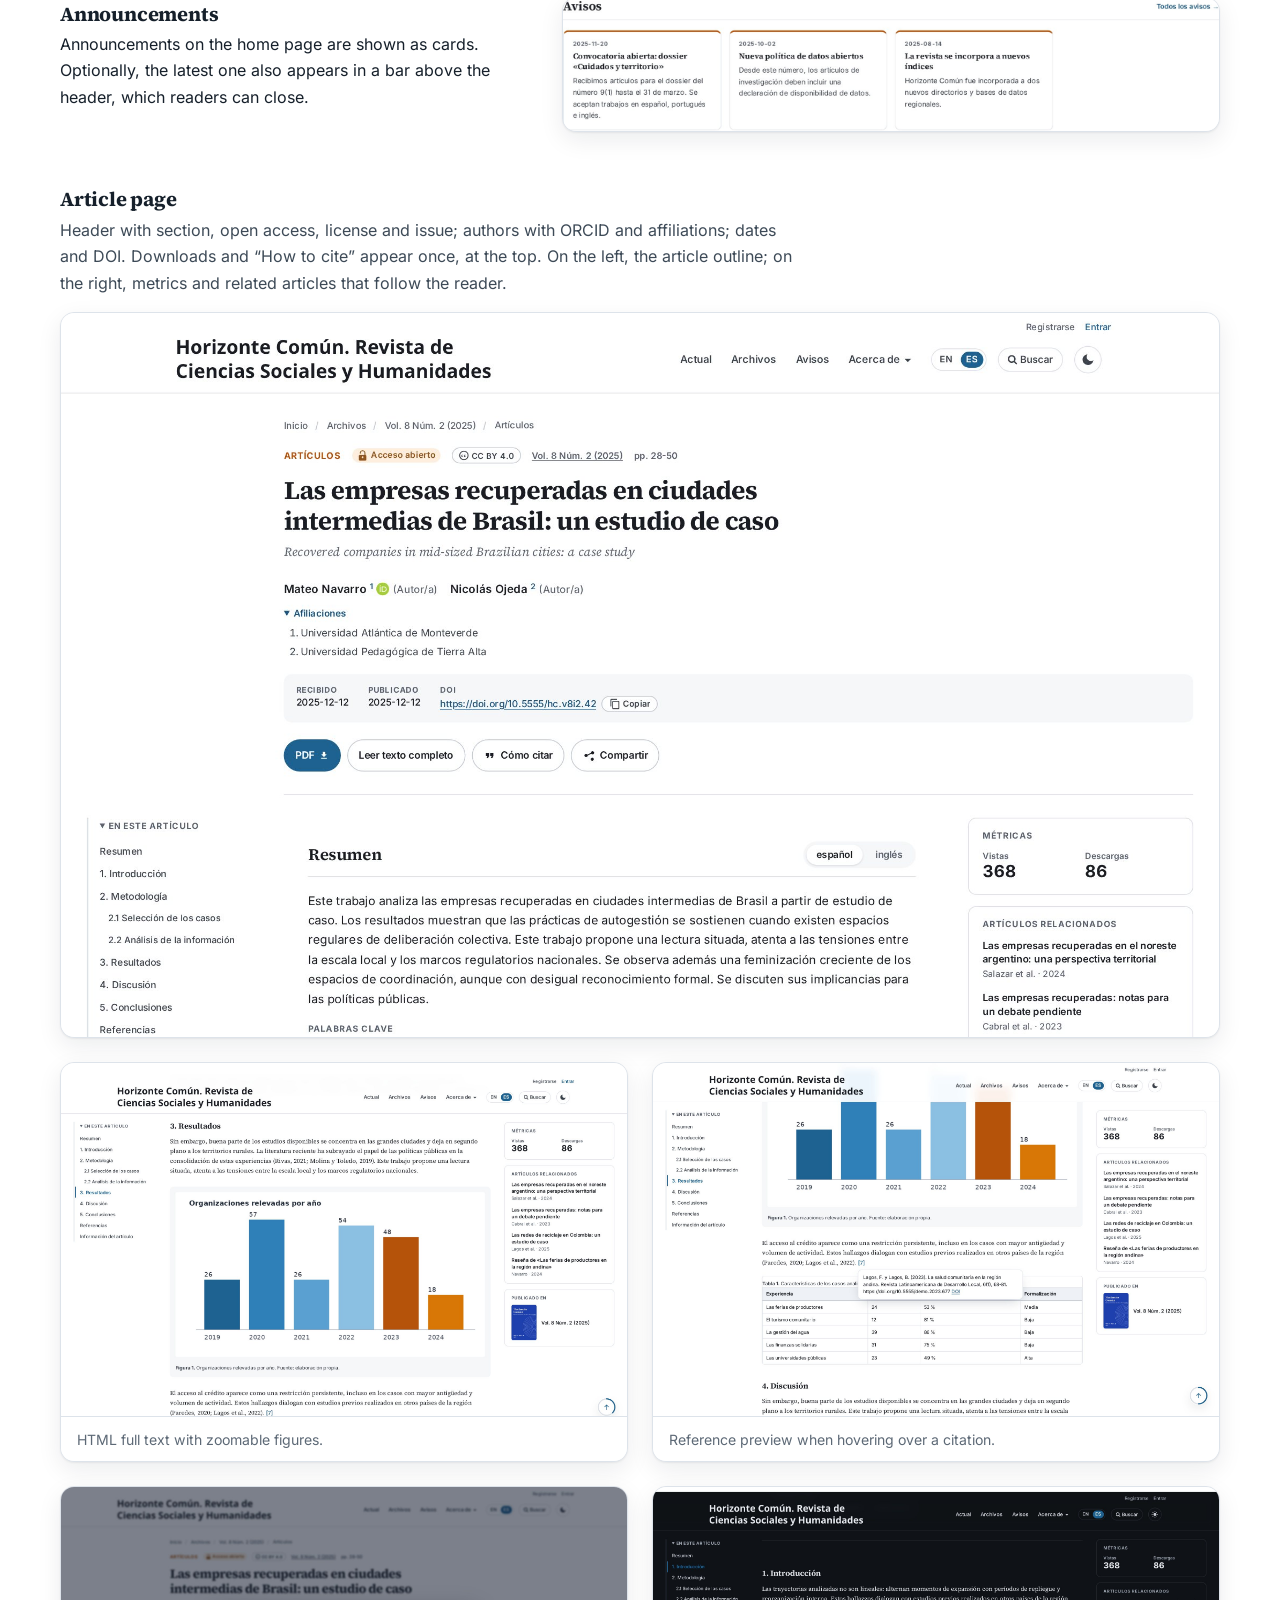
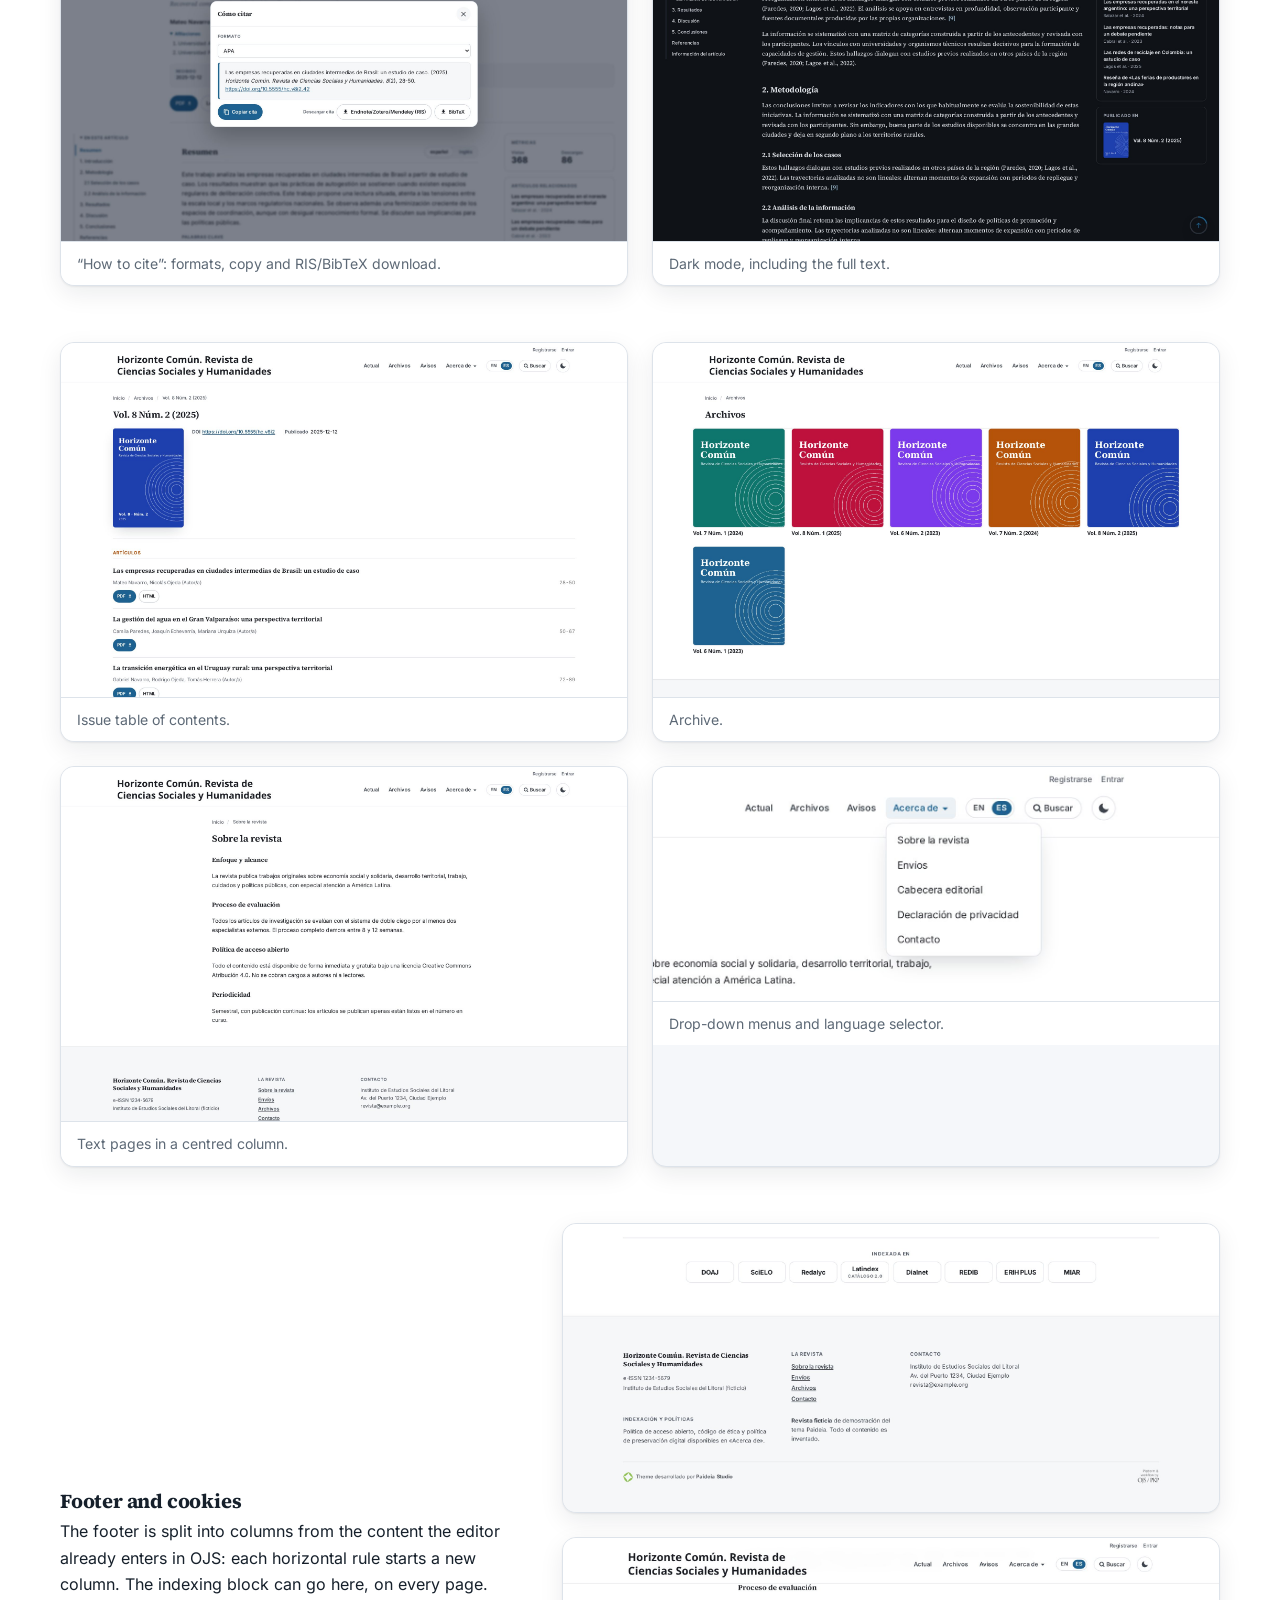
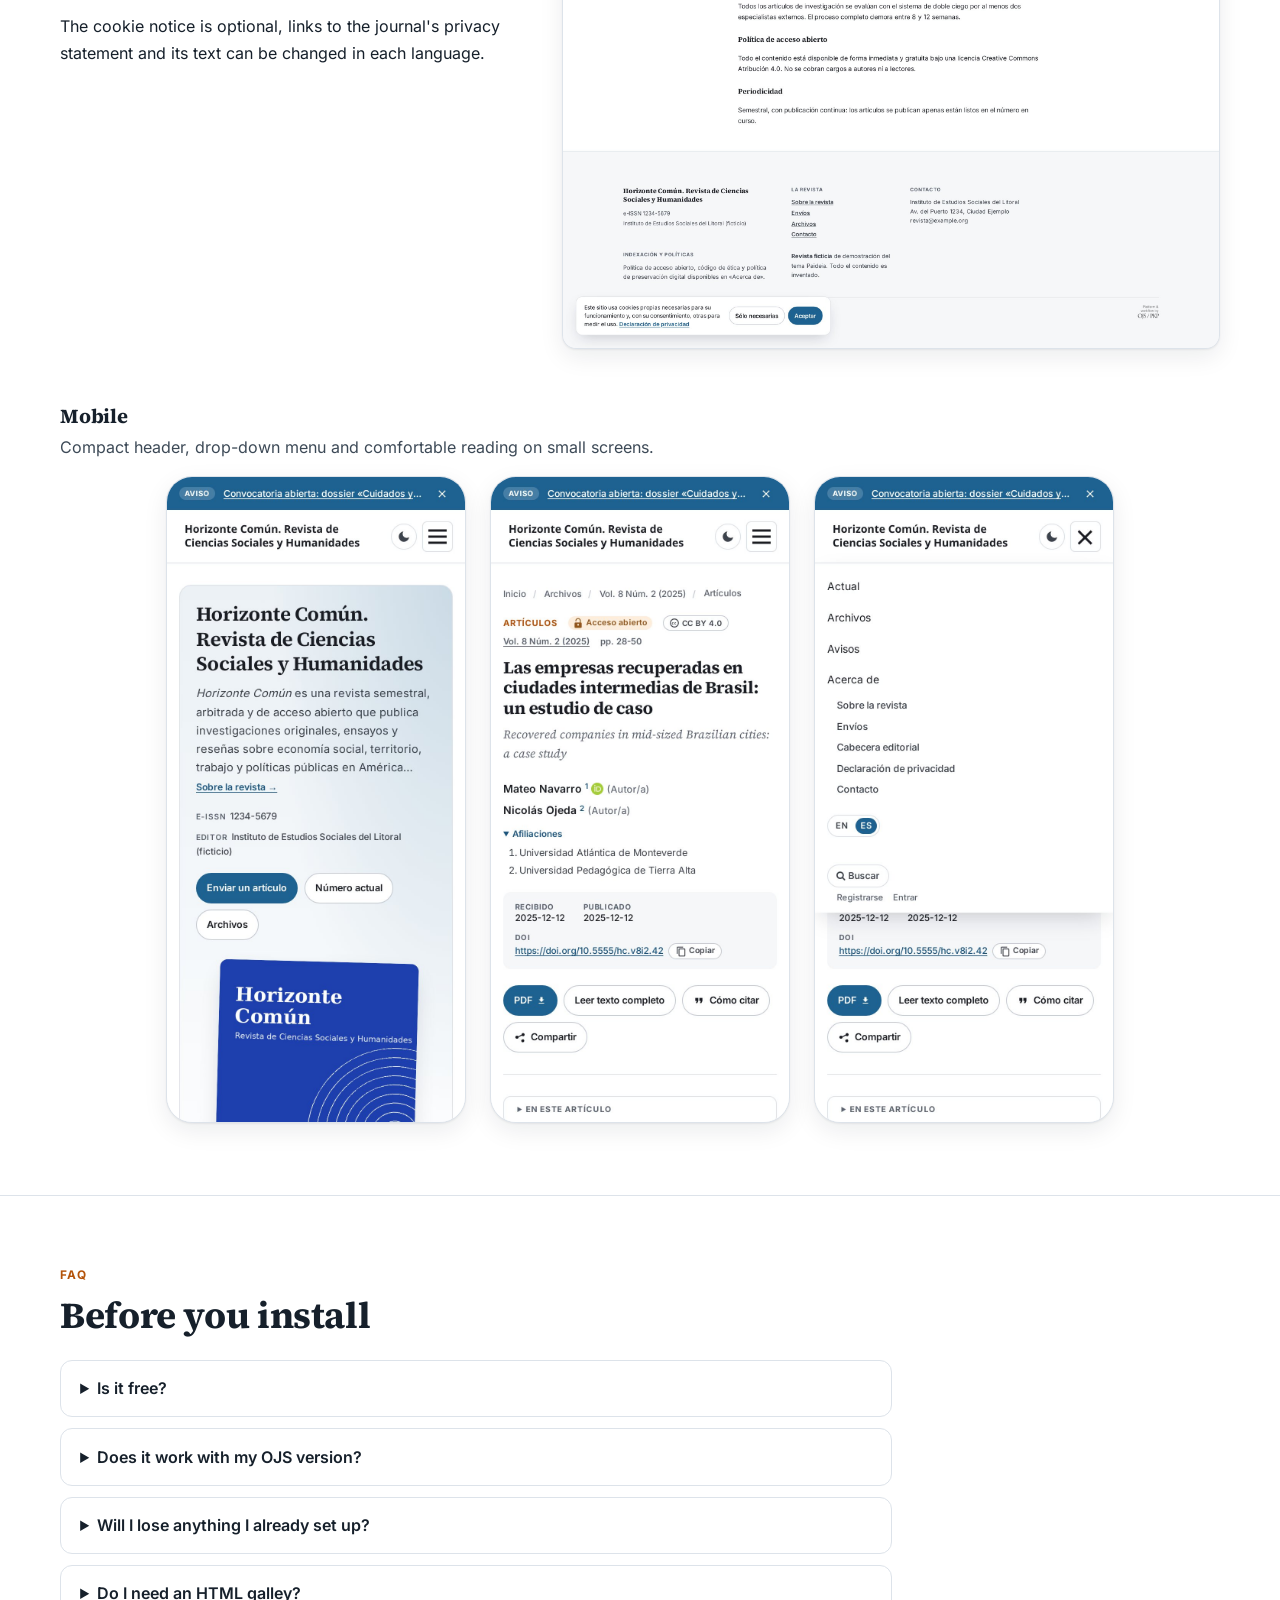
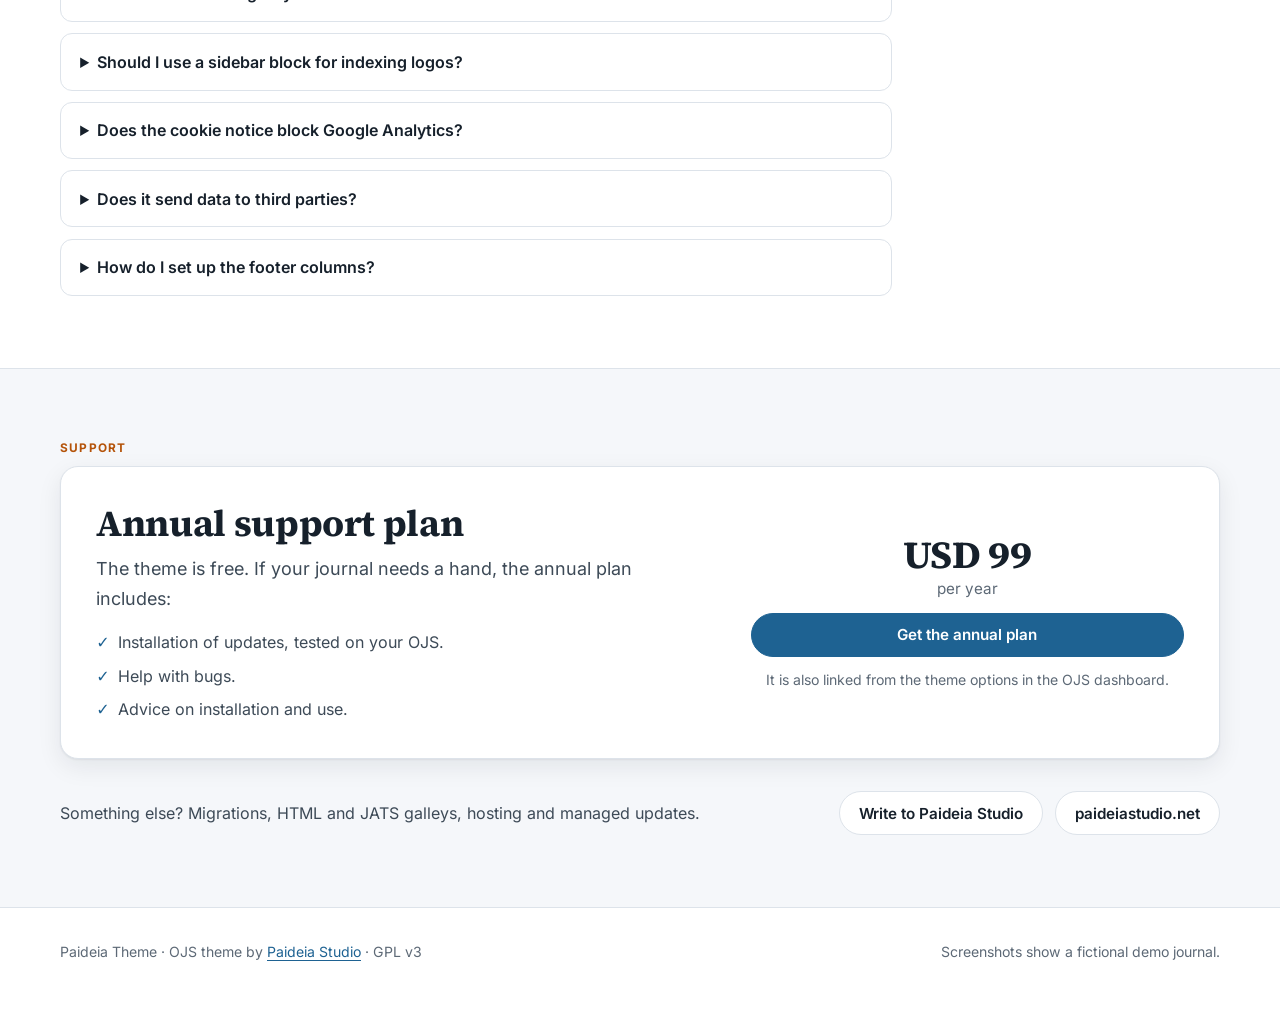
==== commit 73689f8e: "Guía: precio del plan anual de soporte" ====
--- a/docs/en/index.html
+++ b/docs/en/index.html
@@ -287,6 +287,7 @@
 				</ul>
 			</div>
 			<div class="actions">
+				<p class="price"><strong>USD 99</strong> <span>per year</span></p>
 				<a class="btn btn--primary" href="https://shop.paideiahosting.net/shop/paideia-theme-annual-support-210" target="_blank" rel="noopener">Get the annual plan</a>
 				<p class="note">It is also linked from the theme options in the OJS dashboard.</p>
 			</div>
--- a/docs/assets/docs.css
+++ b/docs/assets/docs.css
@@ -131,3 +131,5 @@
 @media (max-width: 420px) { .brand { font-size: .95rem; gap: .4rem; } .lang a { min-width: 1.8rem; padding: .2rem .3rem; } }
 details pre { margin: .7rem 0 0; padding: .8rem 1rem; border-radius: 8px; background: var(--surface-2); overflow-x: auto; font: 500 .82rem/1.55 ui-monospace, SFMono-Regular, Menlo, monospace; }
 details pre code { background: none; padding: 0; }
+.plan .price { margin: 0; text-align: center; color: var(--muted); font-size: .95rem; }
+.plan .price strong { display: block; font: 700 2.4rem/1.1 var(--serif); color: var(--text); letter-spacing: -.01em; }
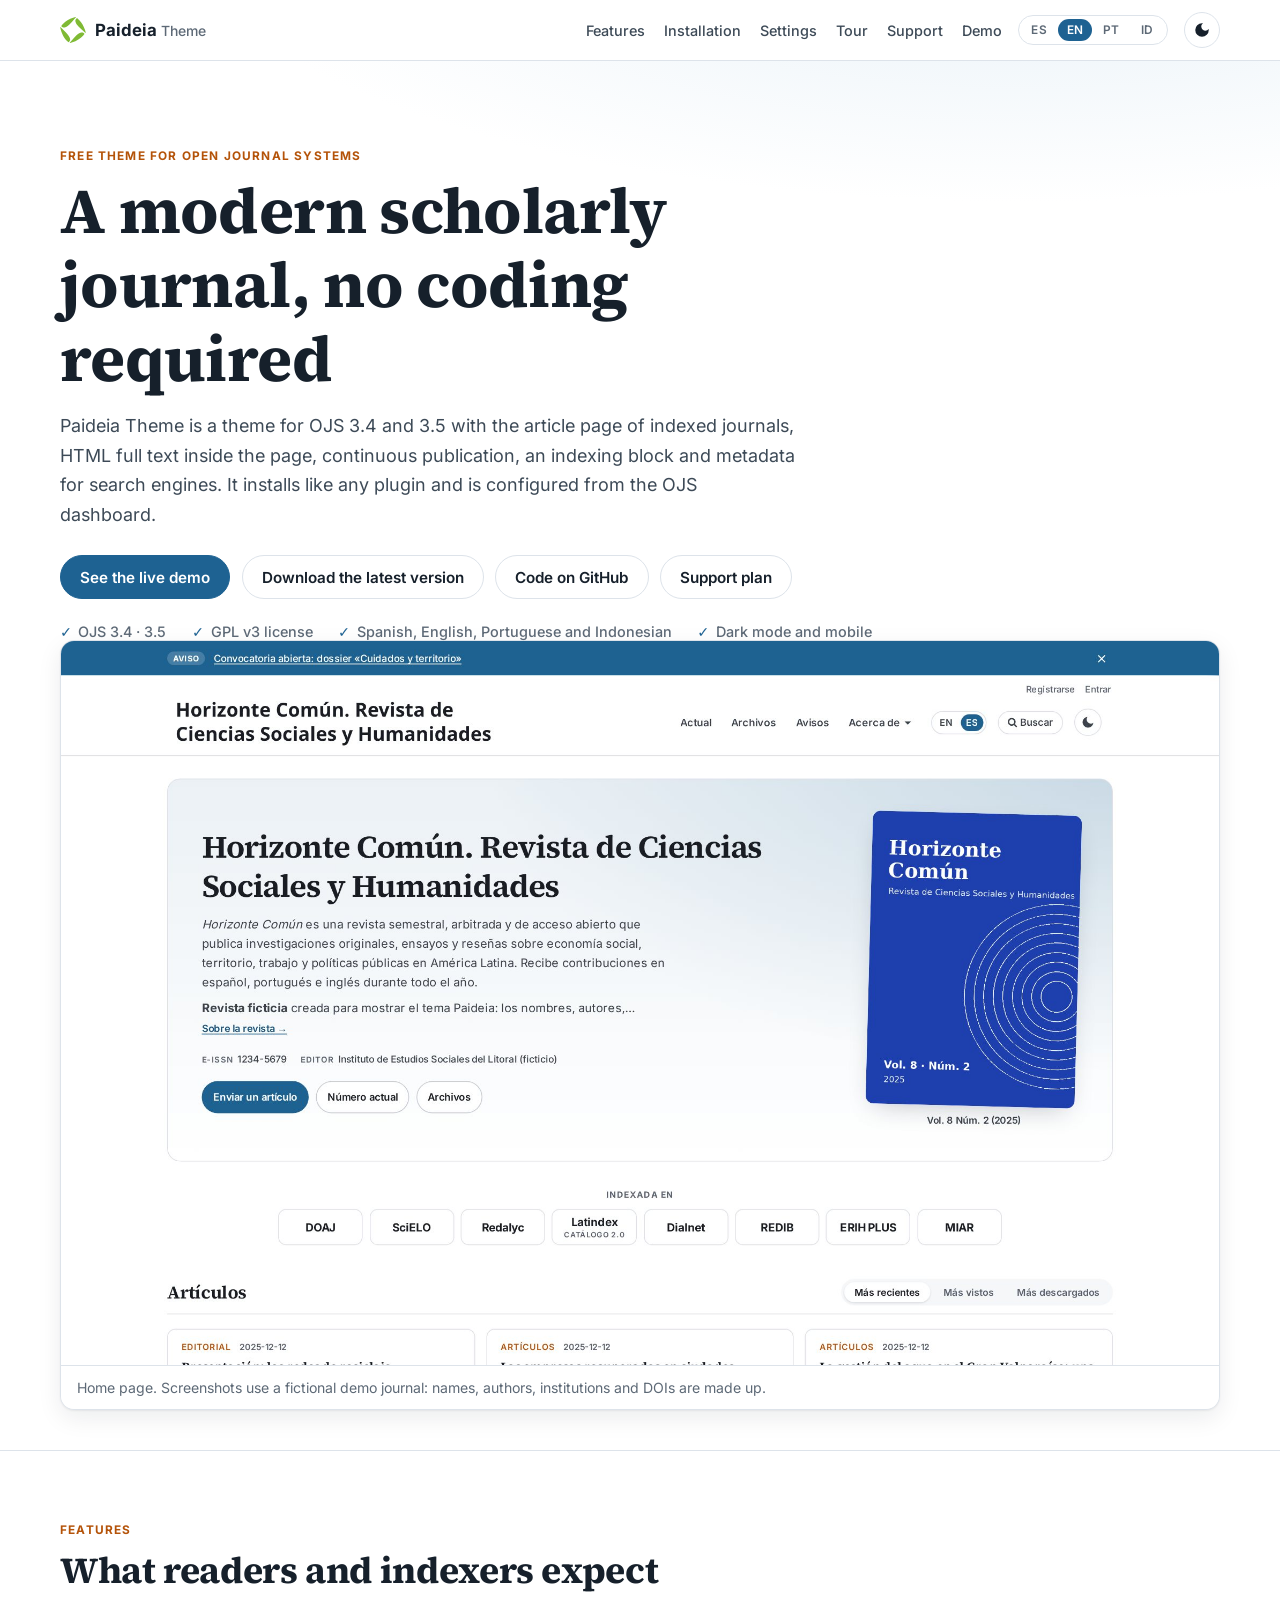
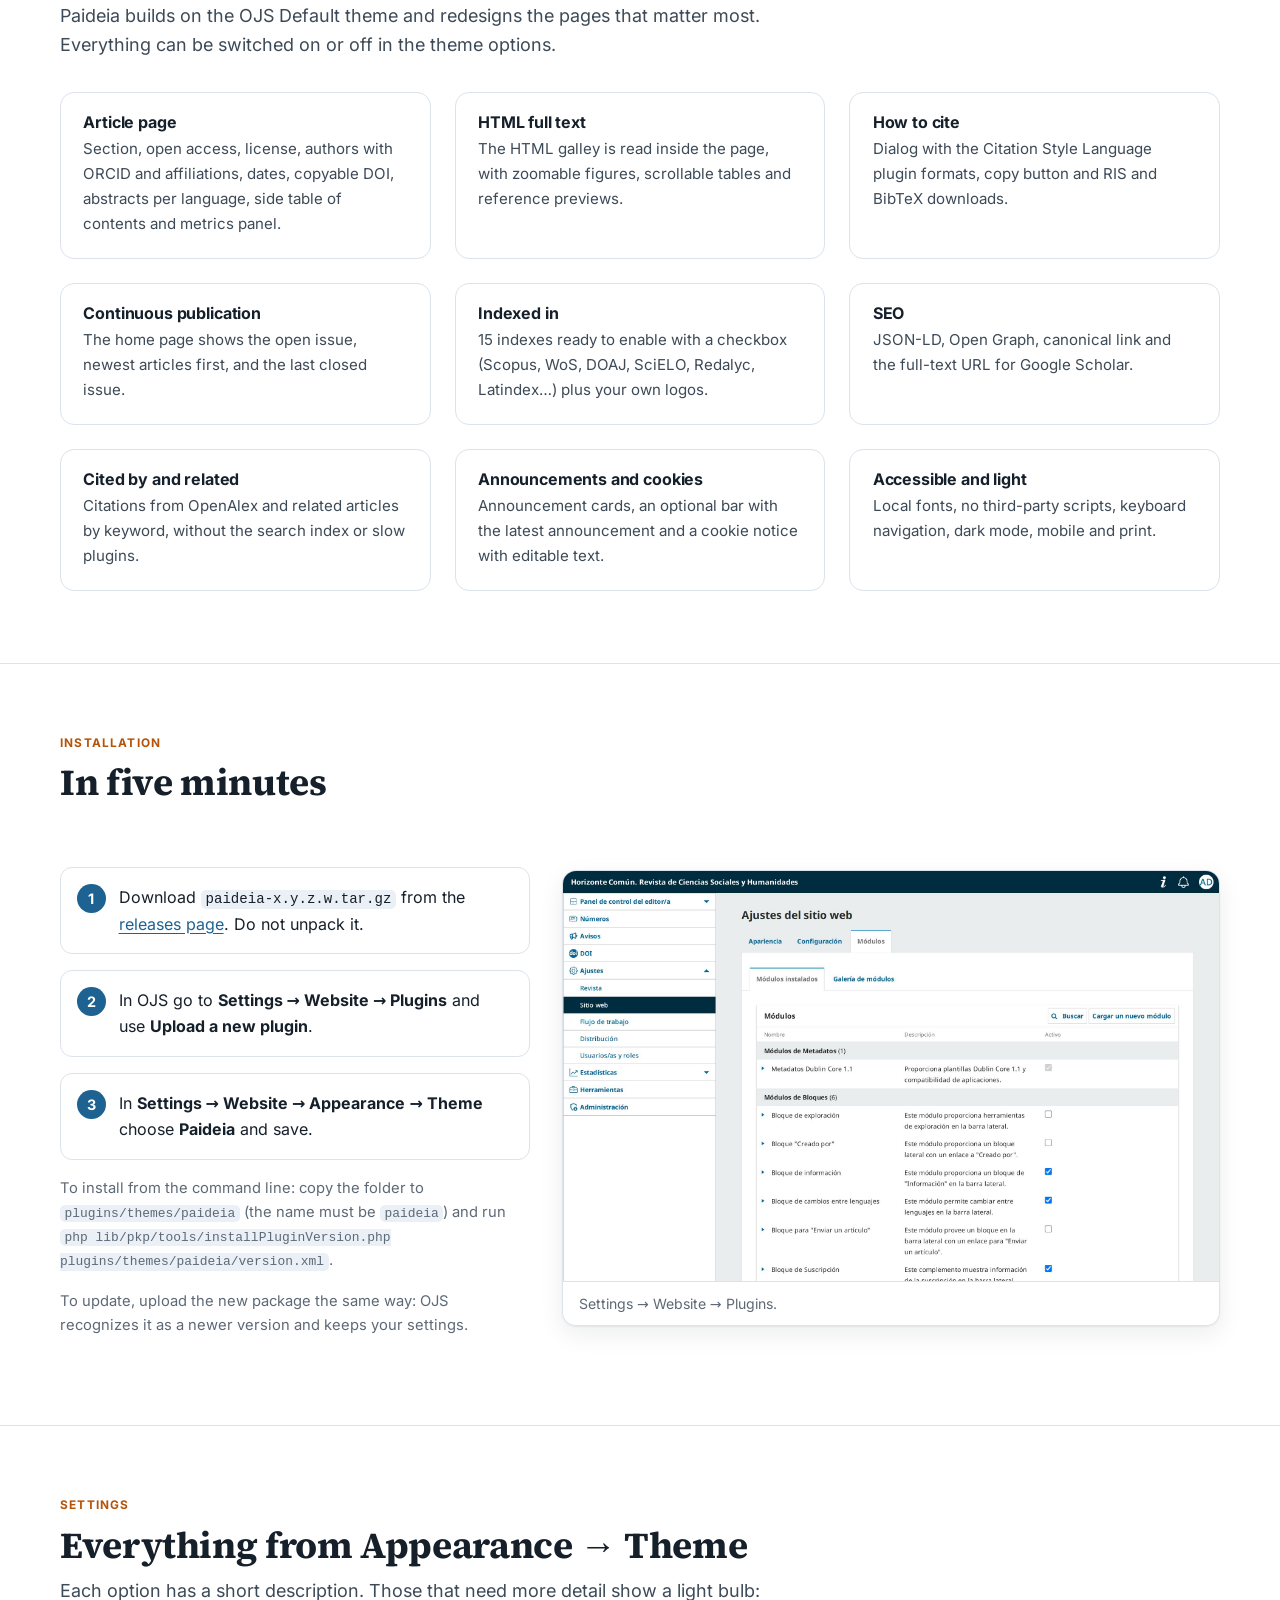
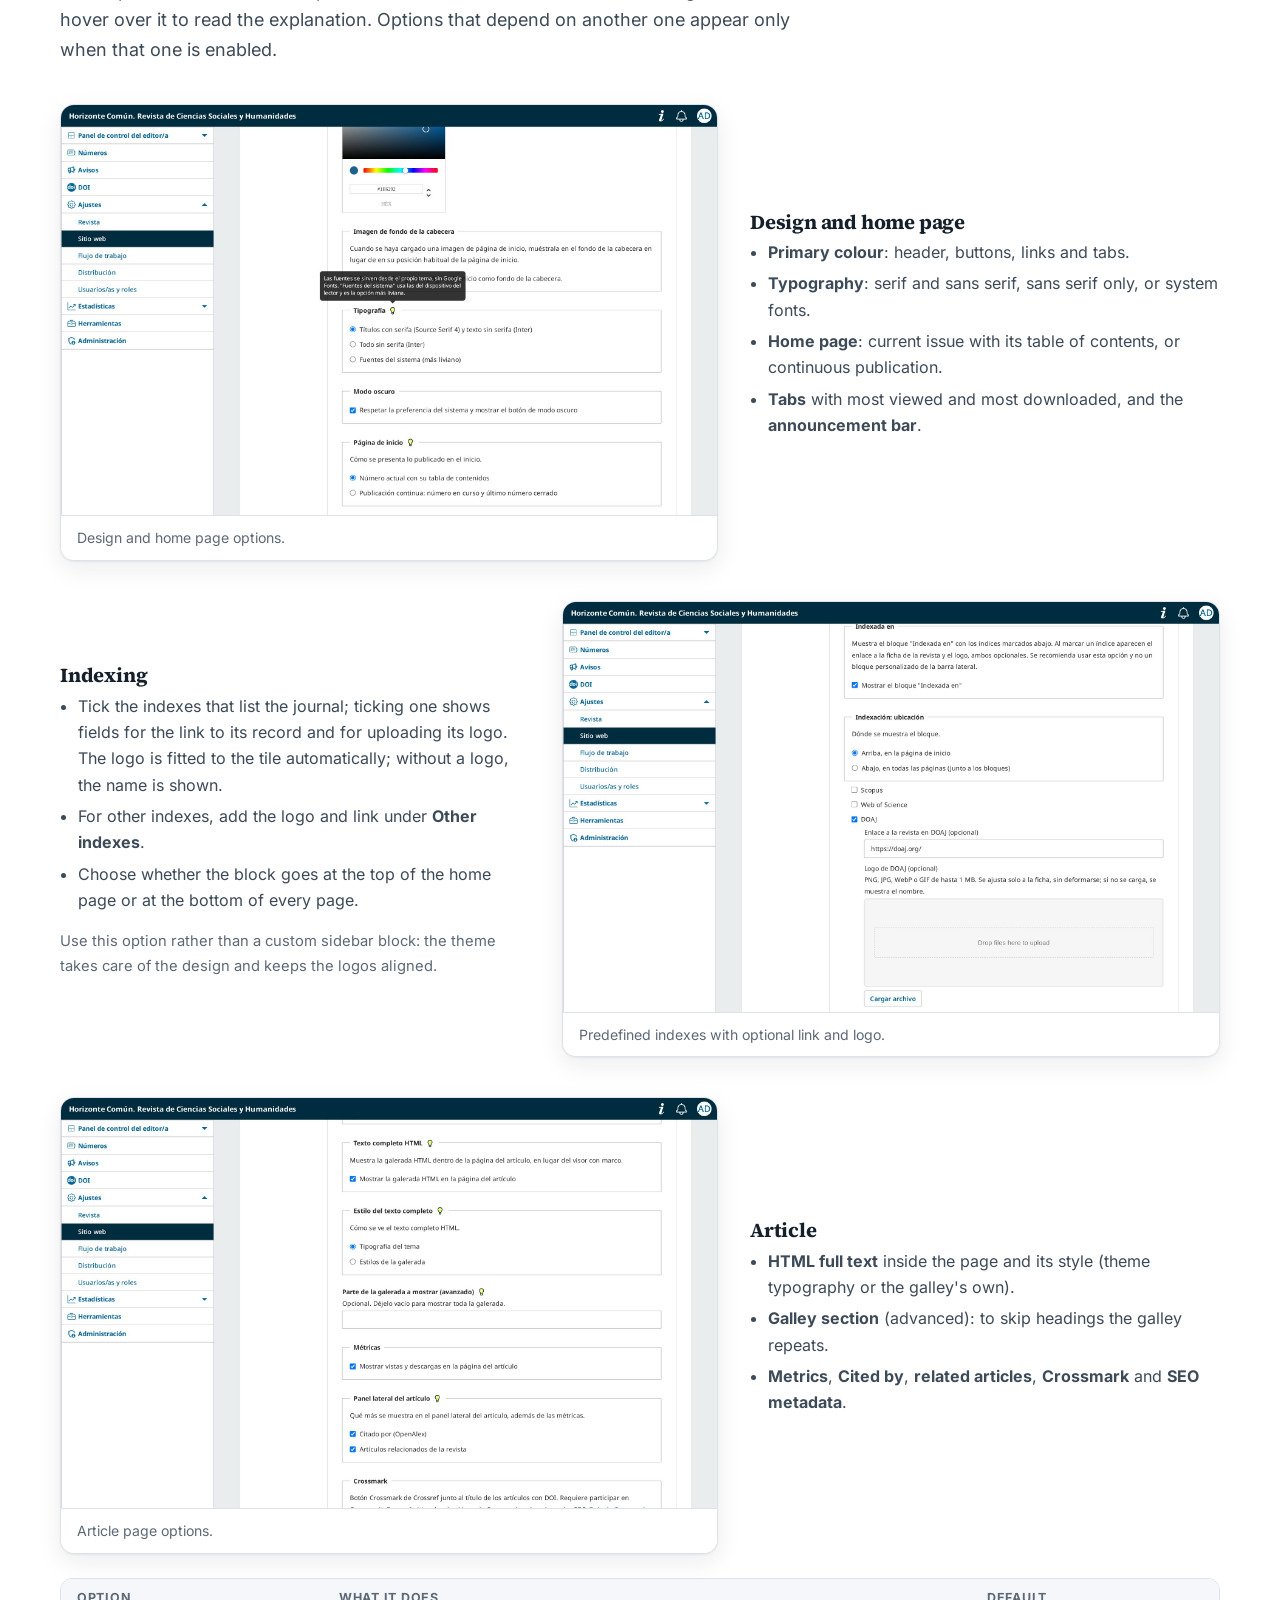
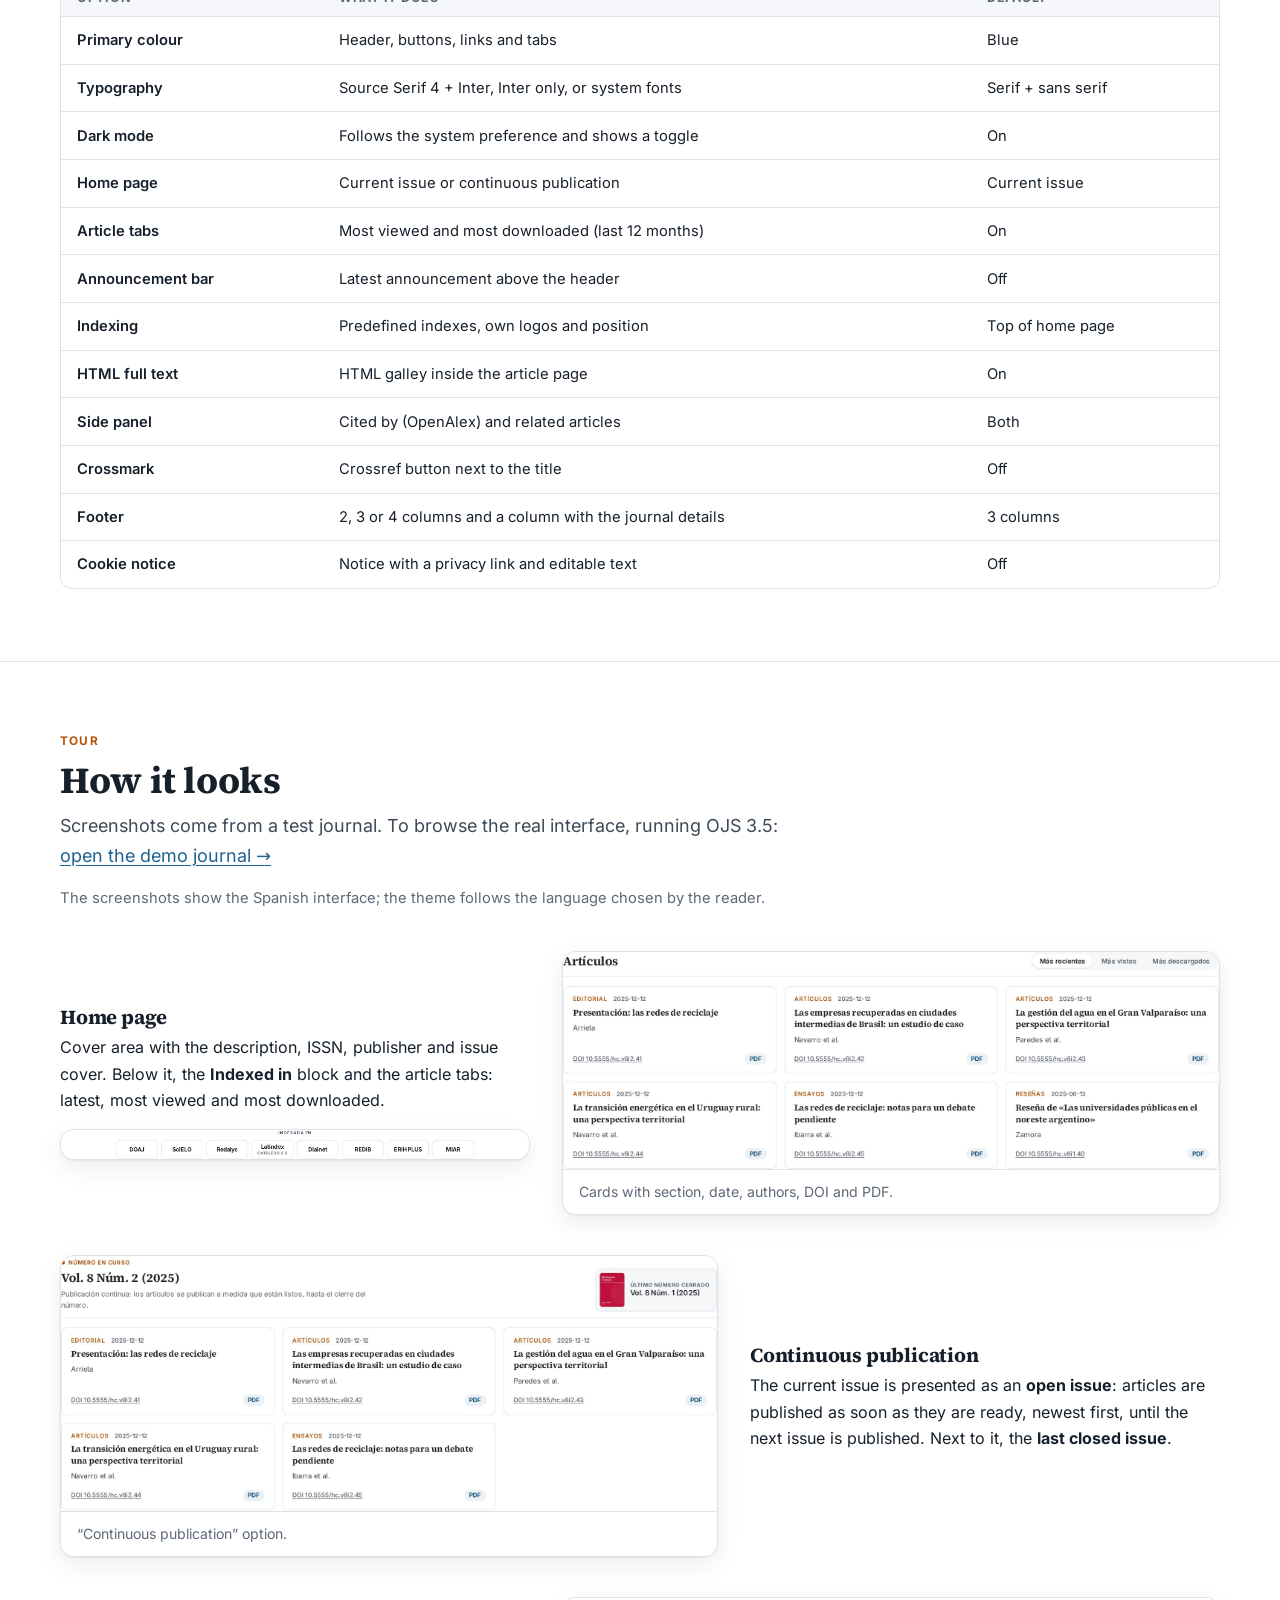
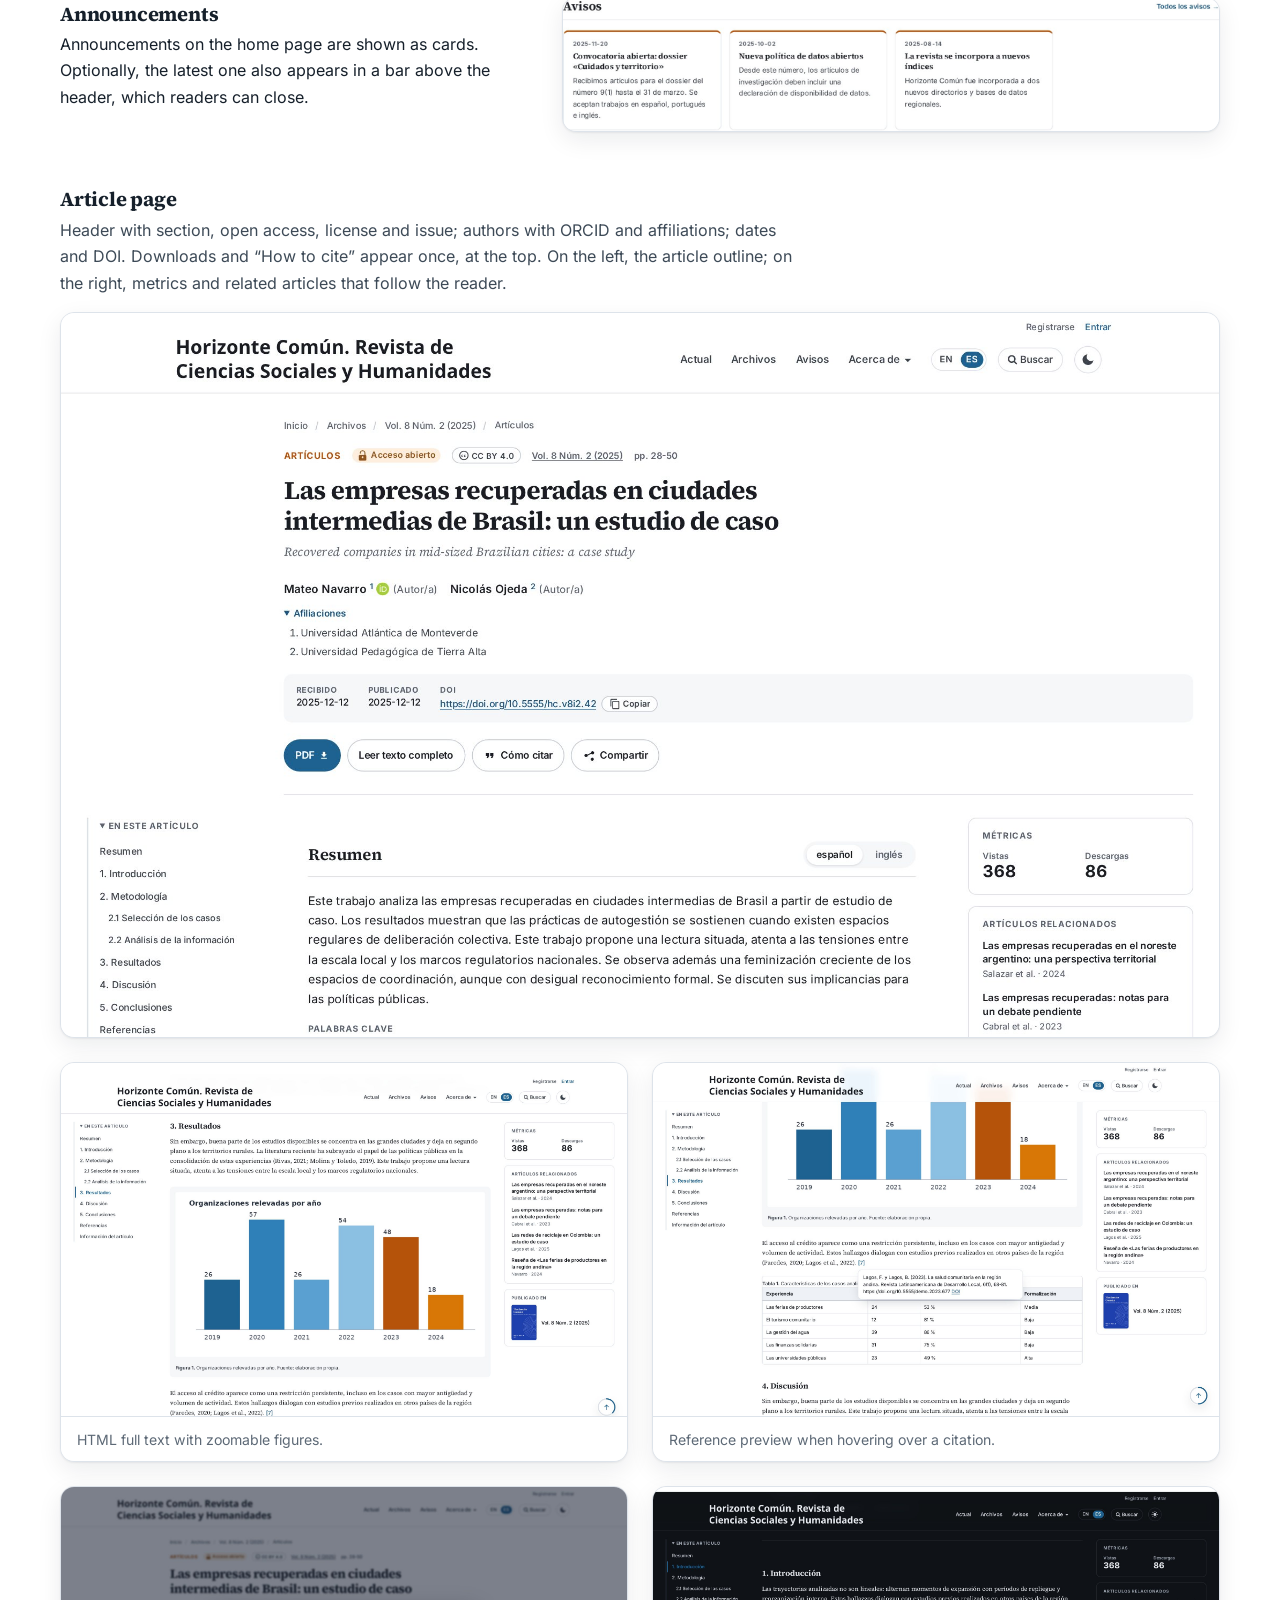
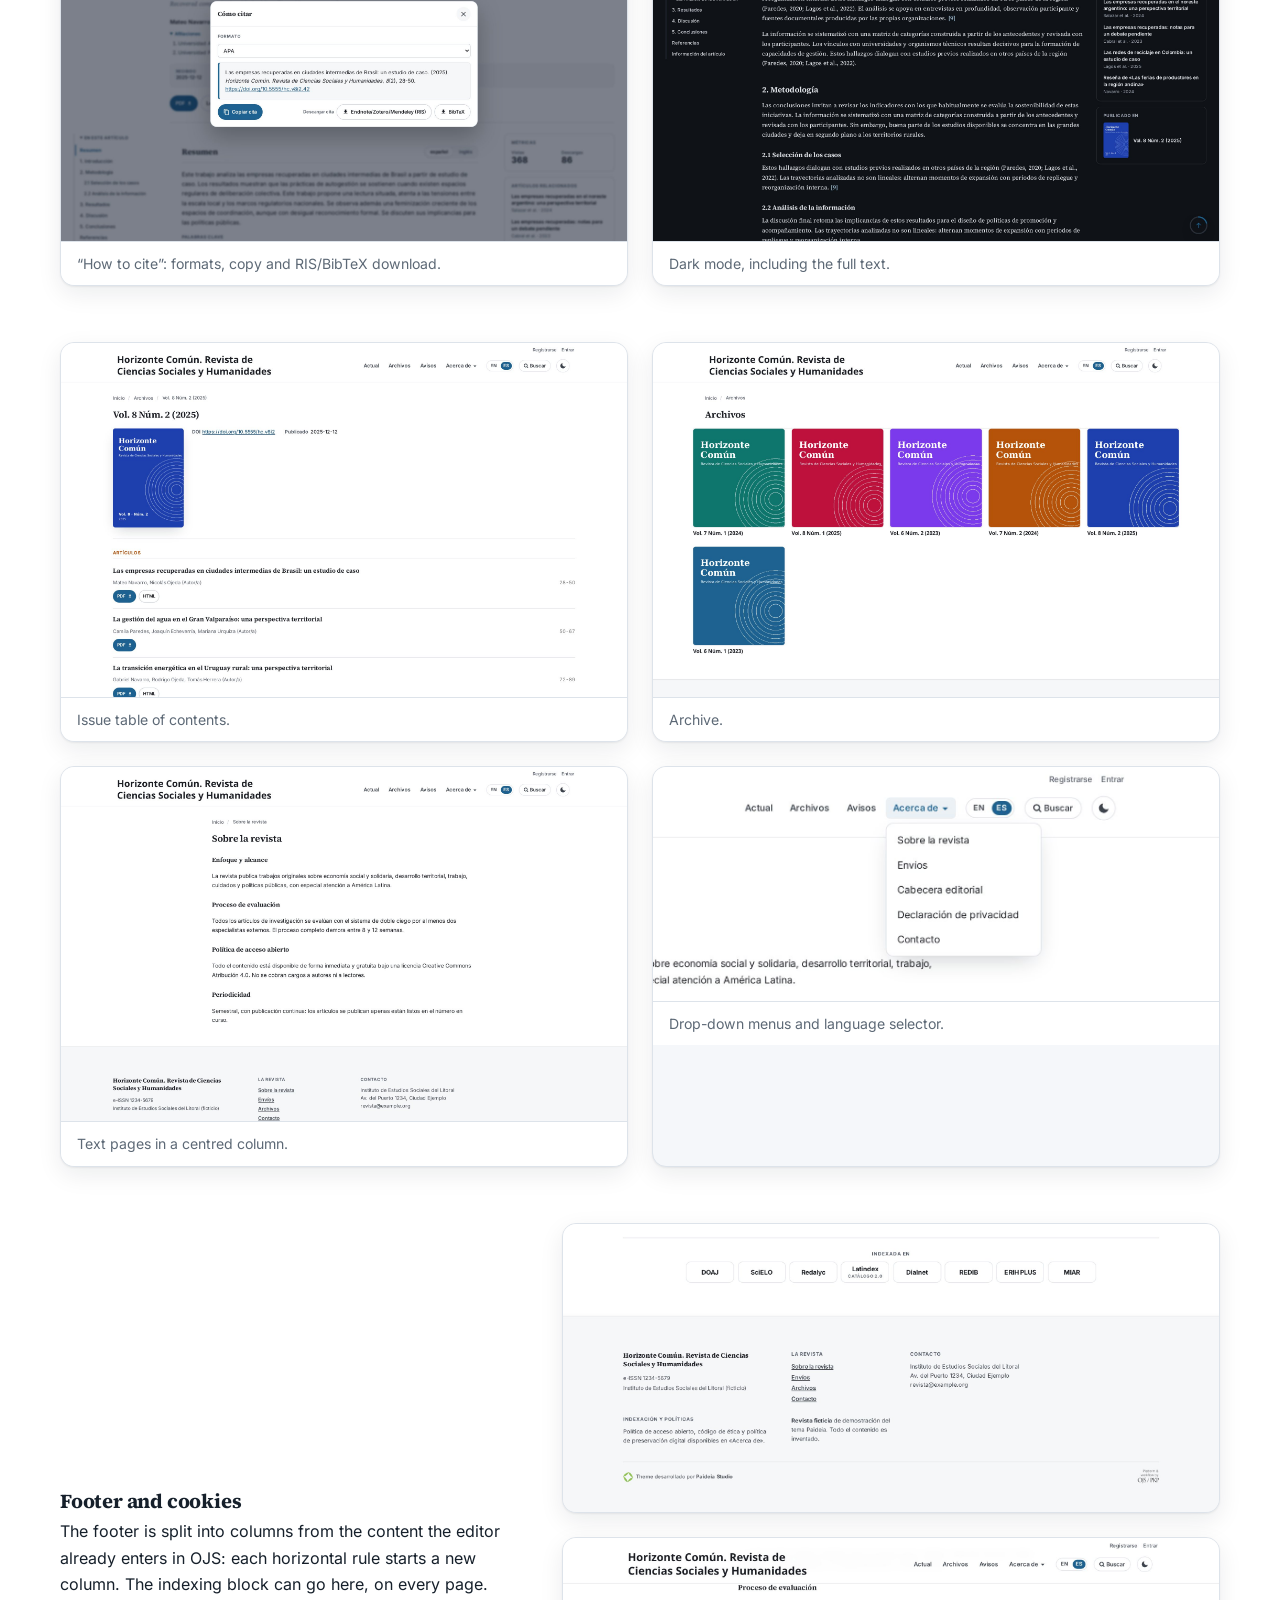
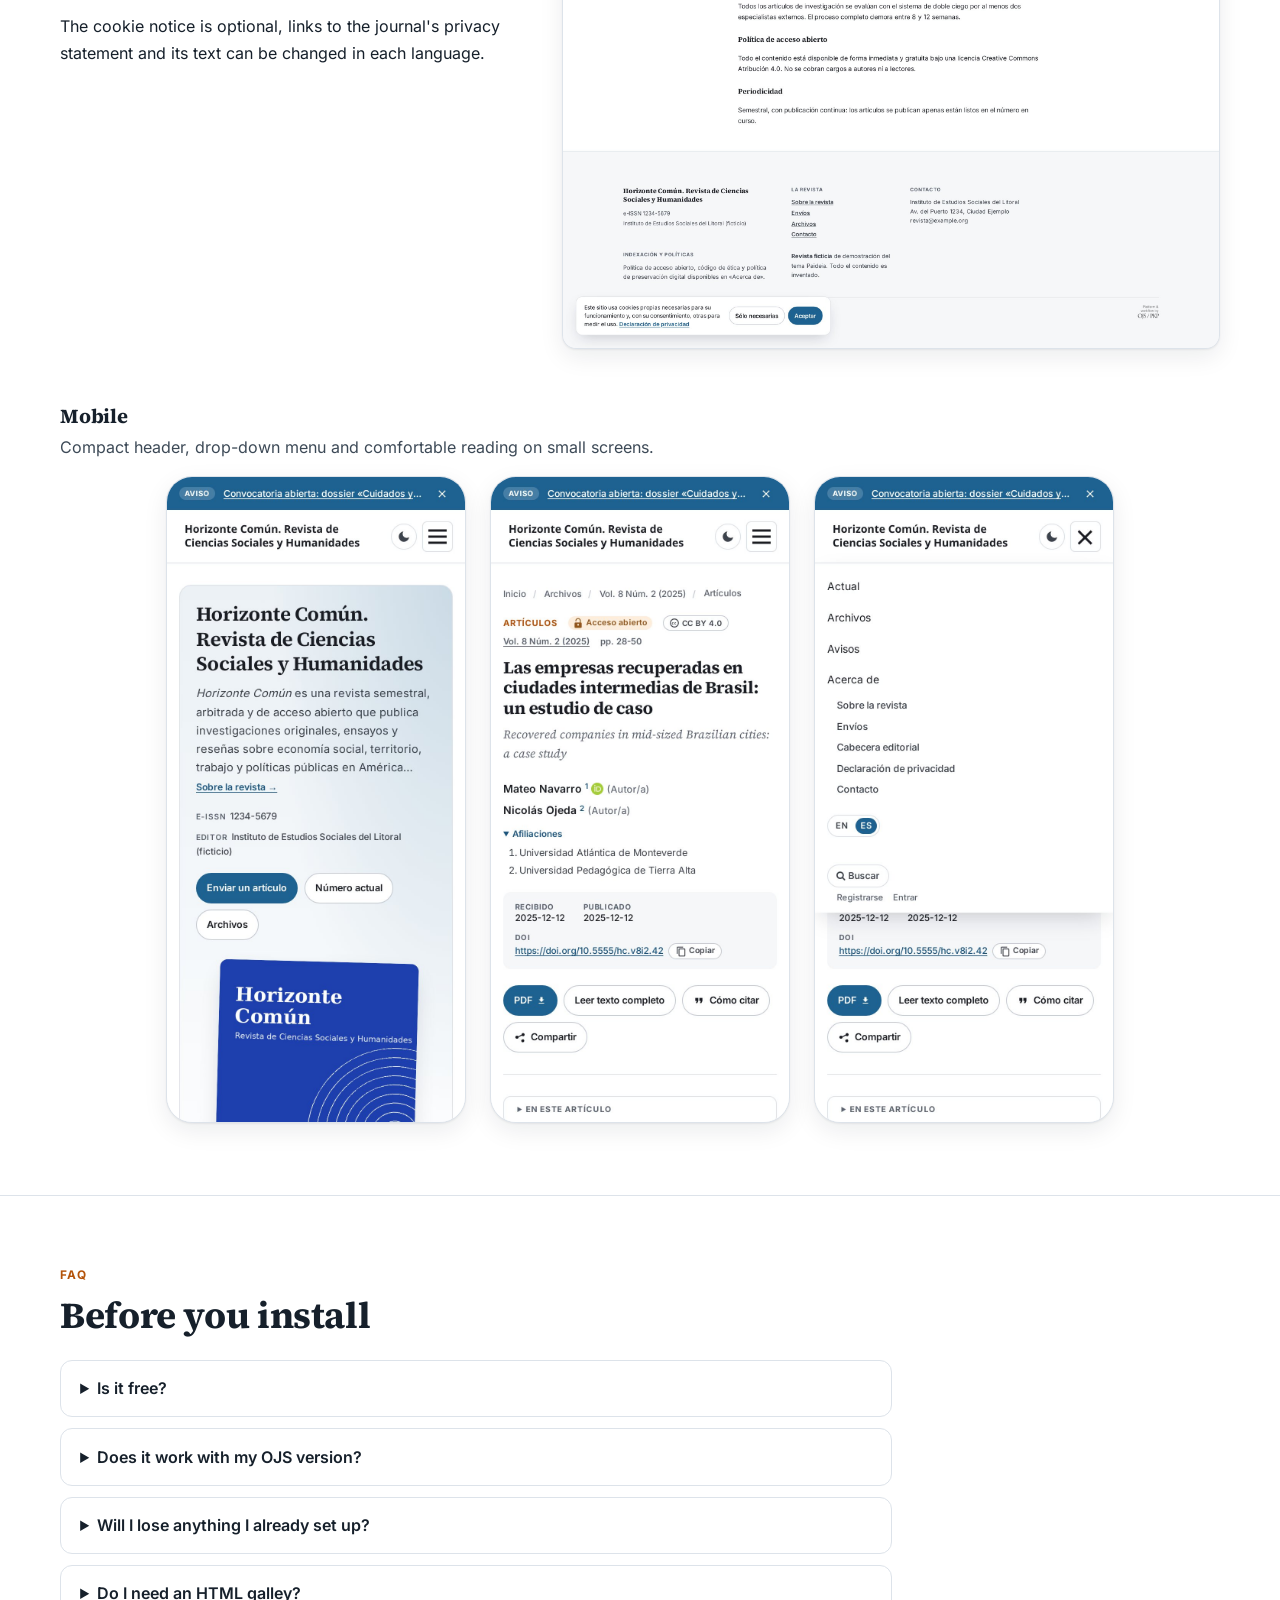
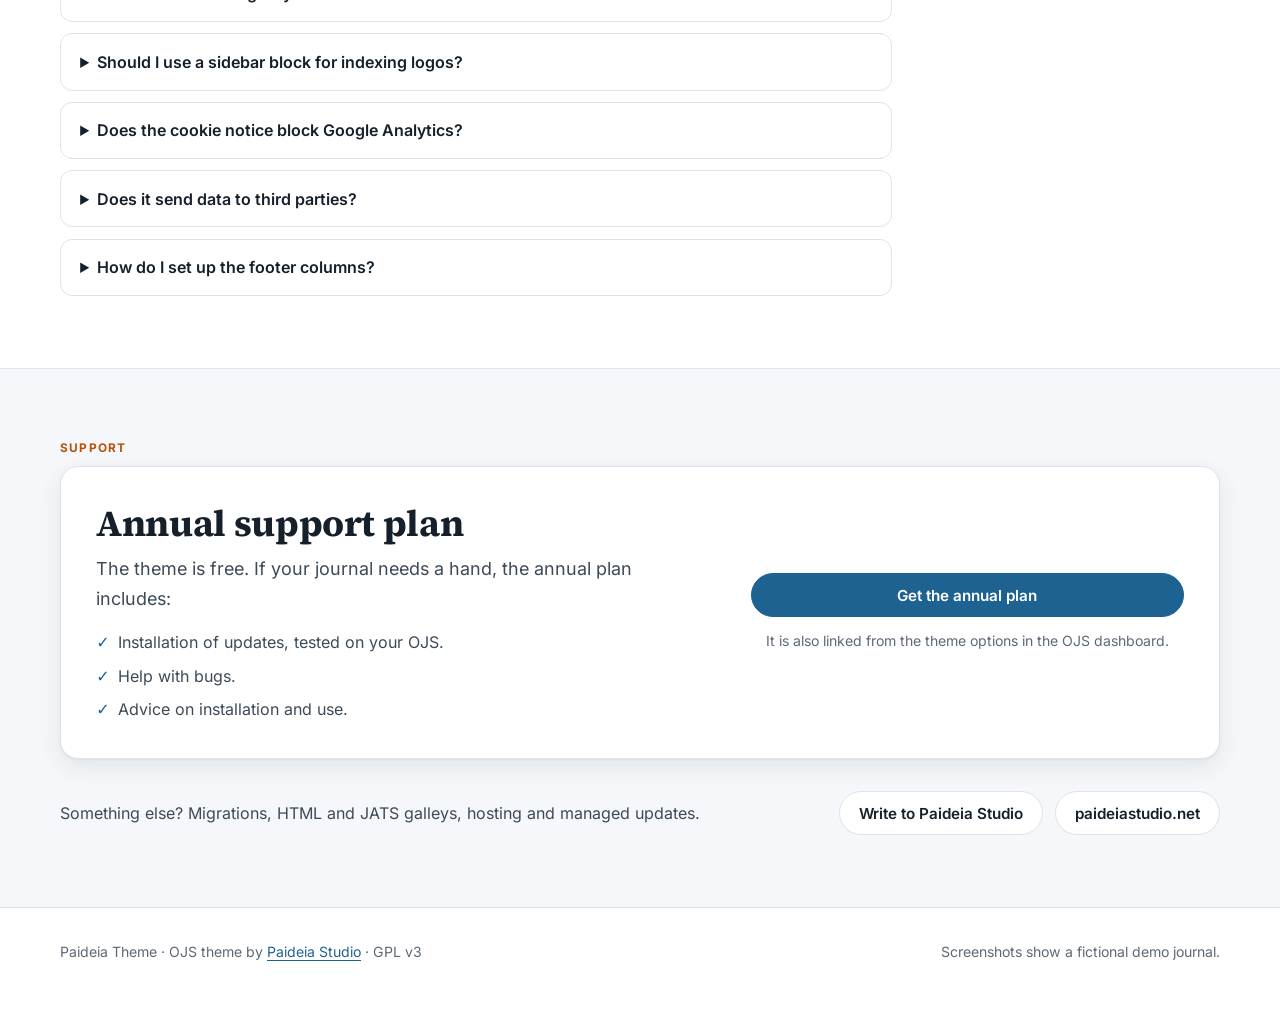
==== commit c6323e32: "Revert "Guía: precio del plan anual de soporte" This reverts commit 73689f8ee21523a4b5915bc19b2e8beb" ====
--- a/docs/en/index.html
+++ b/docs/en/index.html
@@ -287,7 +287,6 @@
 				</ul>
 			</div>
 			<div class="actions">
-				<p class="price"><strong>USD 99</strong> <span>per year</span></p>
 				<a class="btn btn--primary" href="https://shop.paideiahosting.net/shop/paideia-theme-annual-support-210" target="_blank" rel="noopener">Get the annual plan</a>
 				<p class="note">It is also linked from the theme options in the OJS dashboard.</p>
 			</div>
--- a/docs/assets/docs.css
+++ b/docs/assets/docs.css
@@ -131,5 +131,3 @@
 @media (max-width: 420px) { .brand { font-size: .95rem; gap: .4rem; } .lang a { min-width: 1.8rem; padding: .2rem .3rem; } }
 details pre { margin: .7rem 0 0; padding: .8rem 1rem; border-radius: 8px; background: var(--surface-2); overflow-x: auto; font: 500 .82rem/1.55 ui-monospace, SFMono-Regular, Menlo, monospace; }
 details pre code { background: none; padding: 0; }
-.plan .price { margin: 0; text-align: center; color: var(--muted); font-size: .95rem; }
-.plan .price strong { display: block; font: 700 2.4rem/1.1 var(--serif); color: var(--text); letter-spacing: -.01em; }
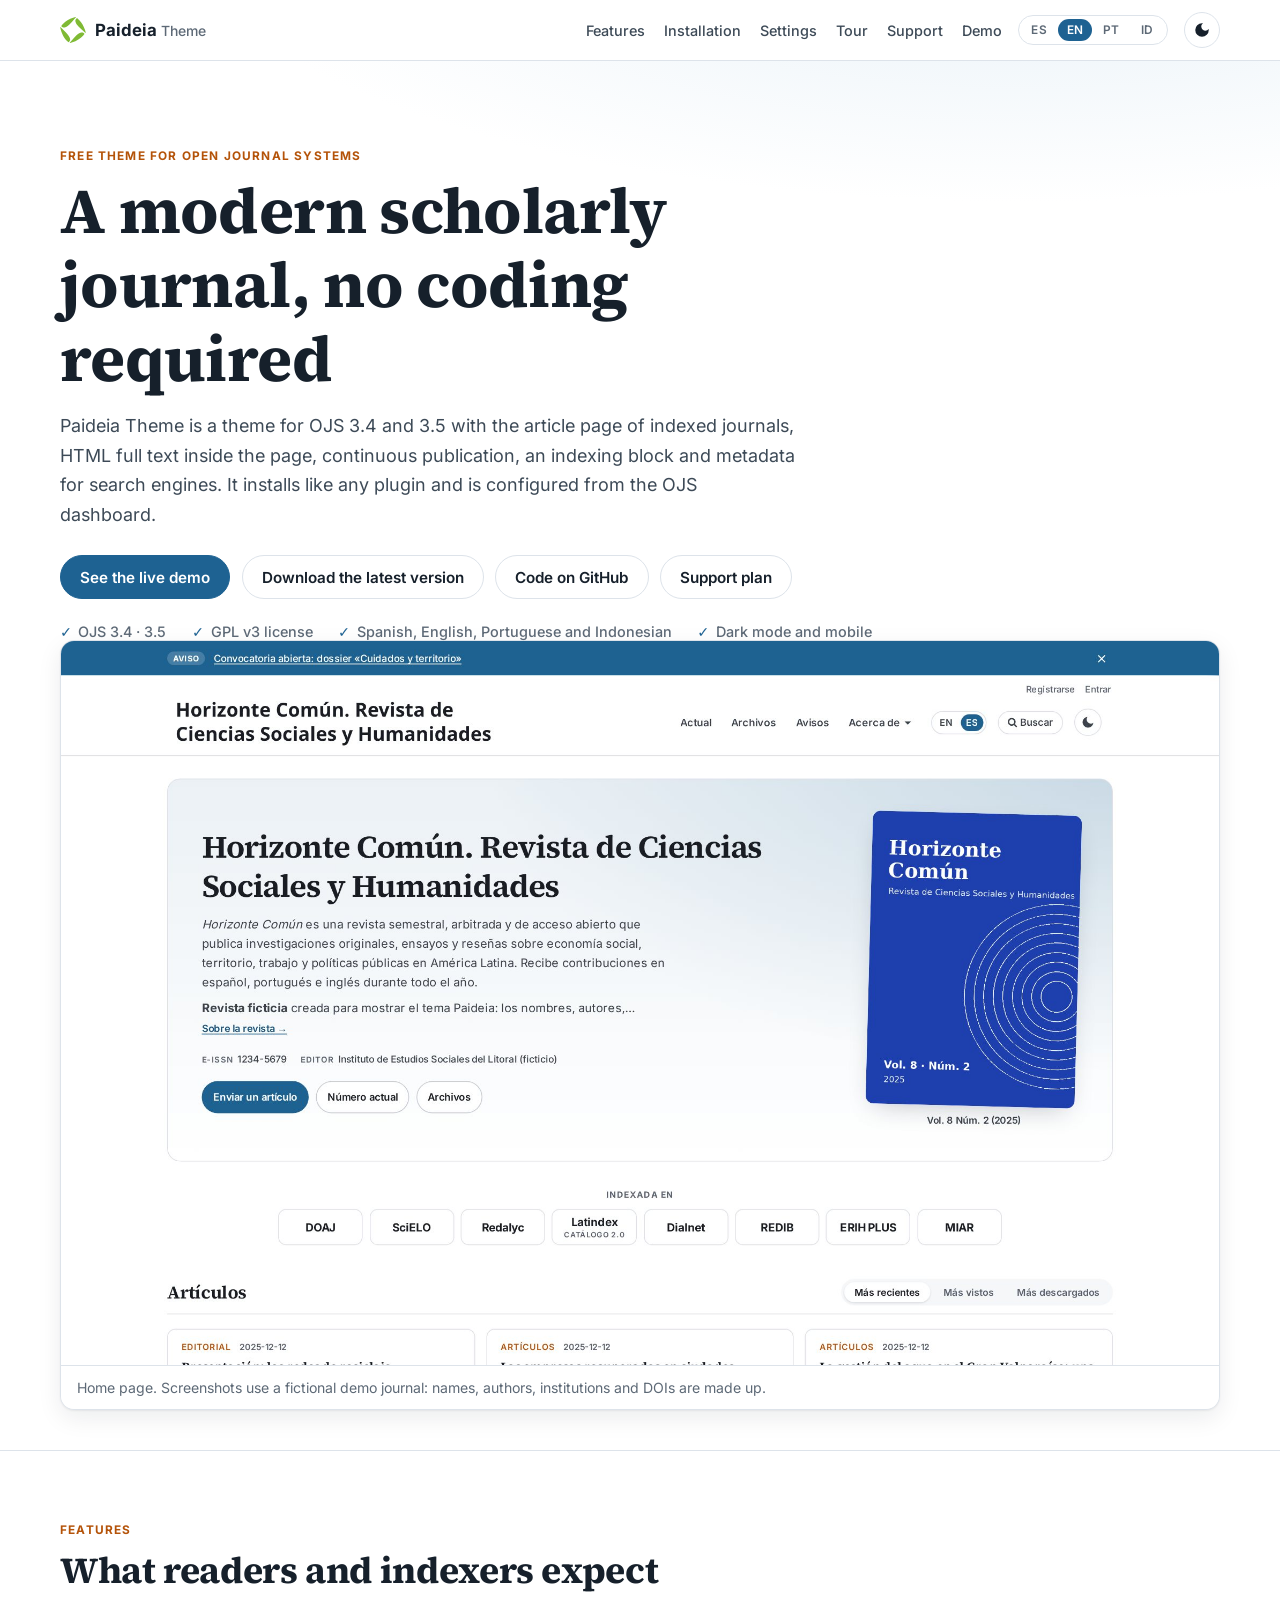
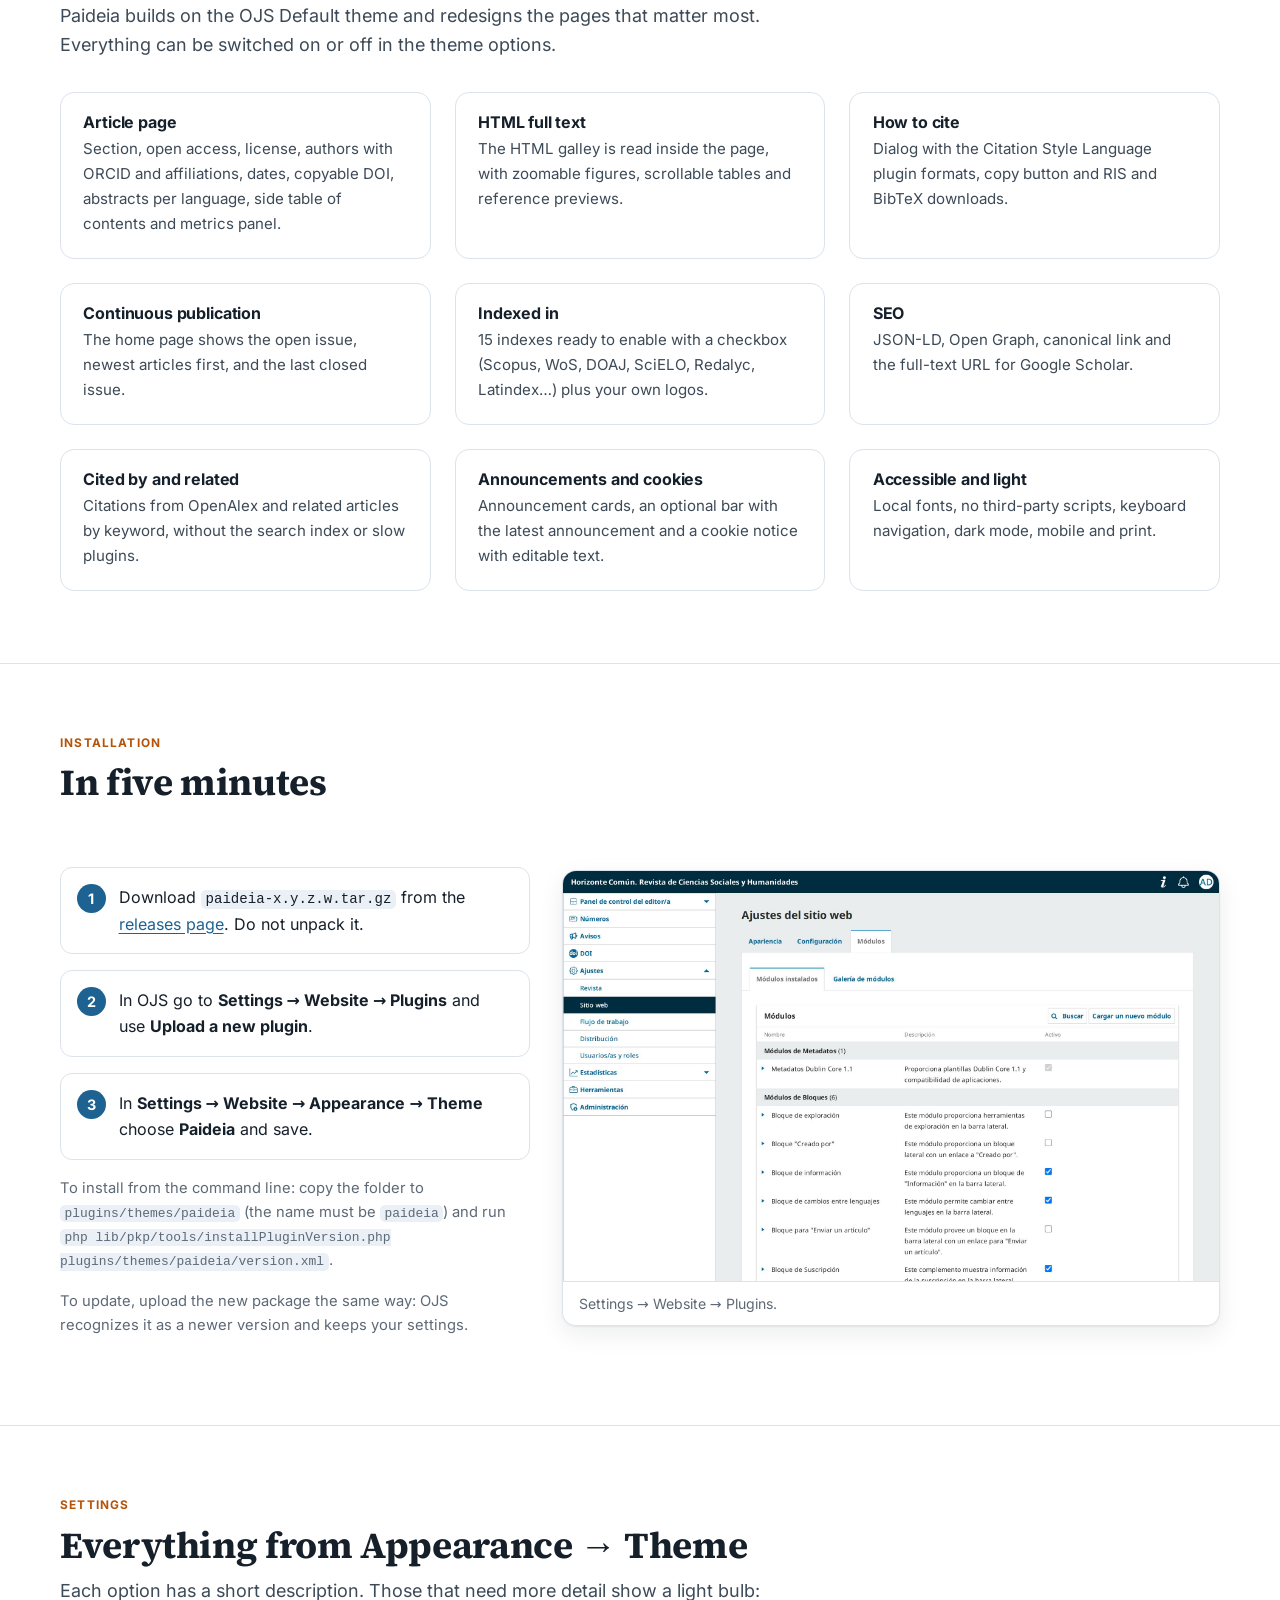
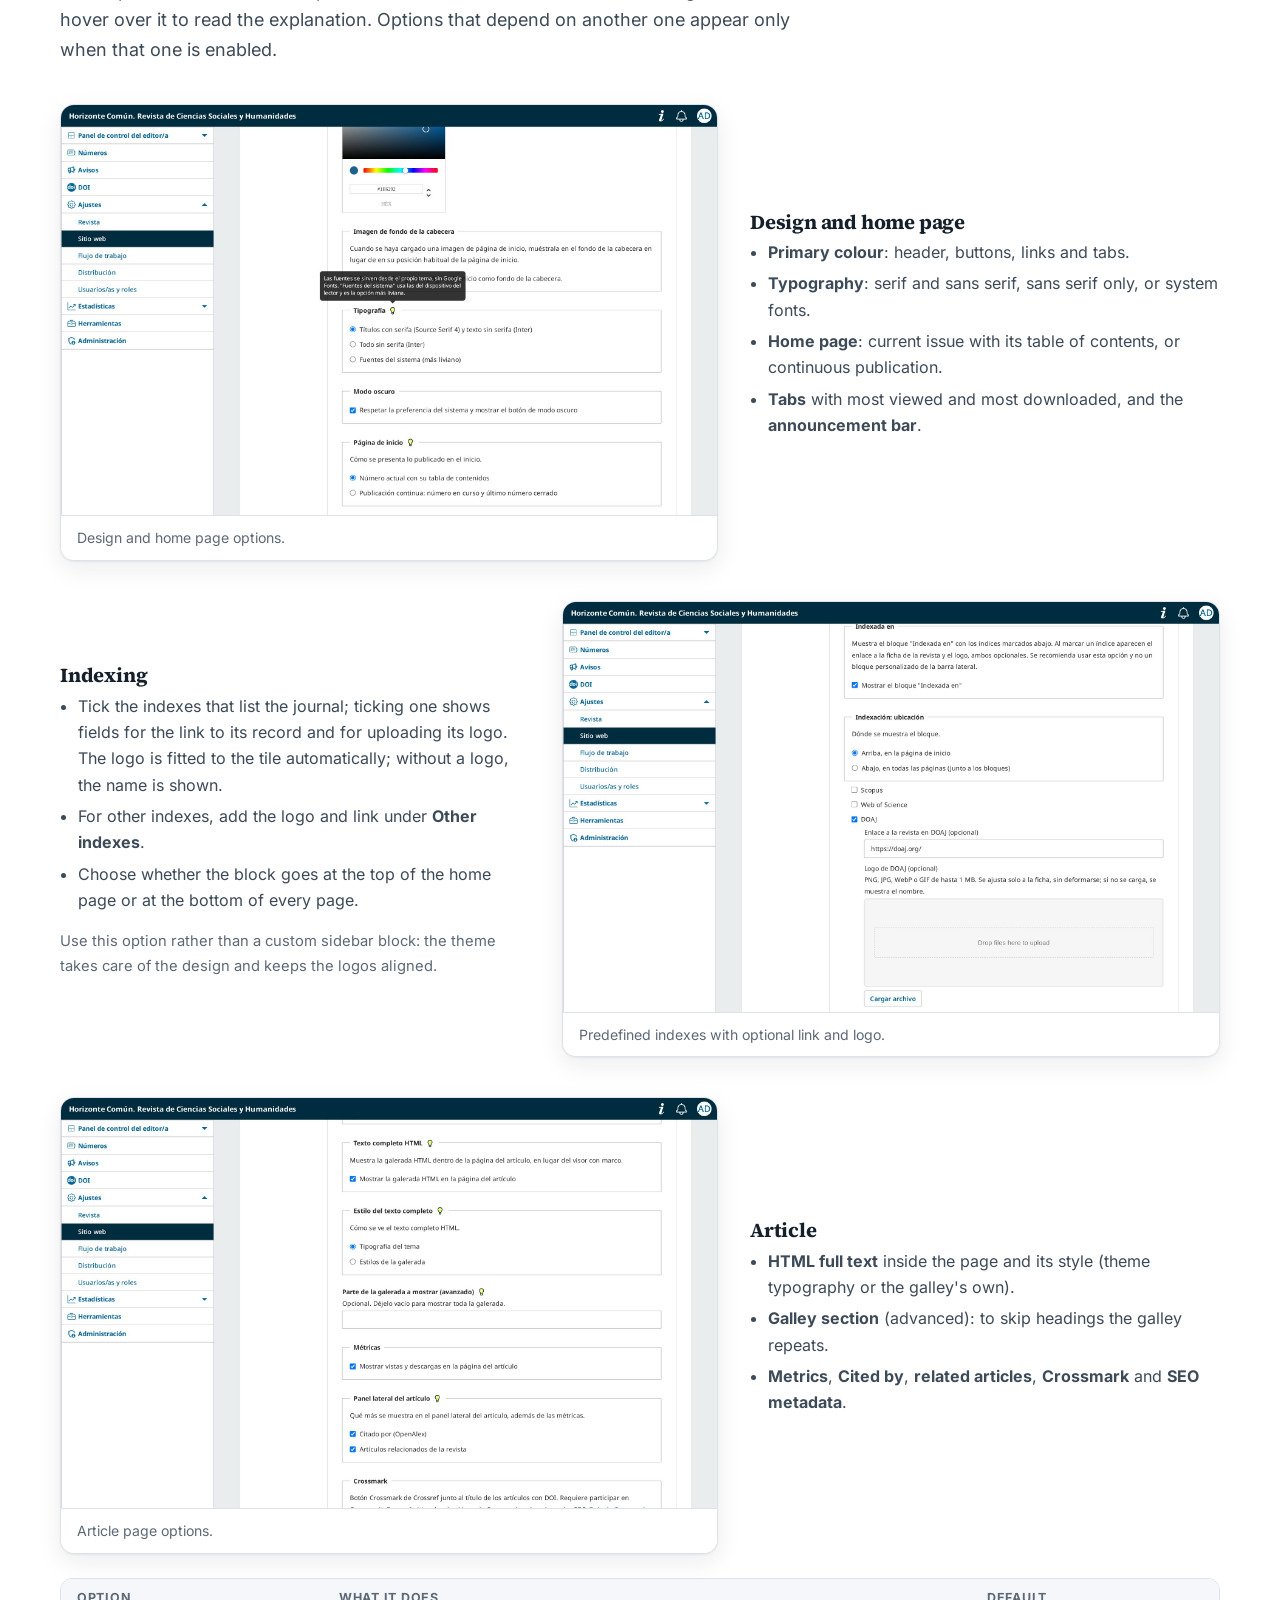
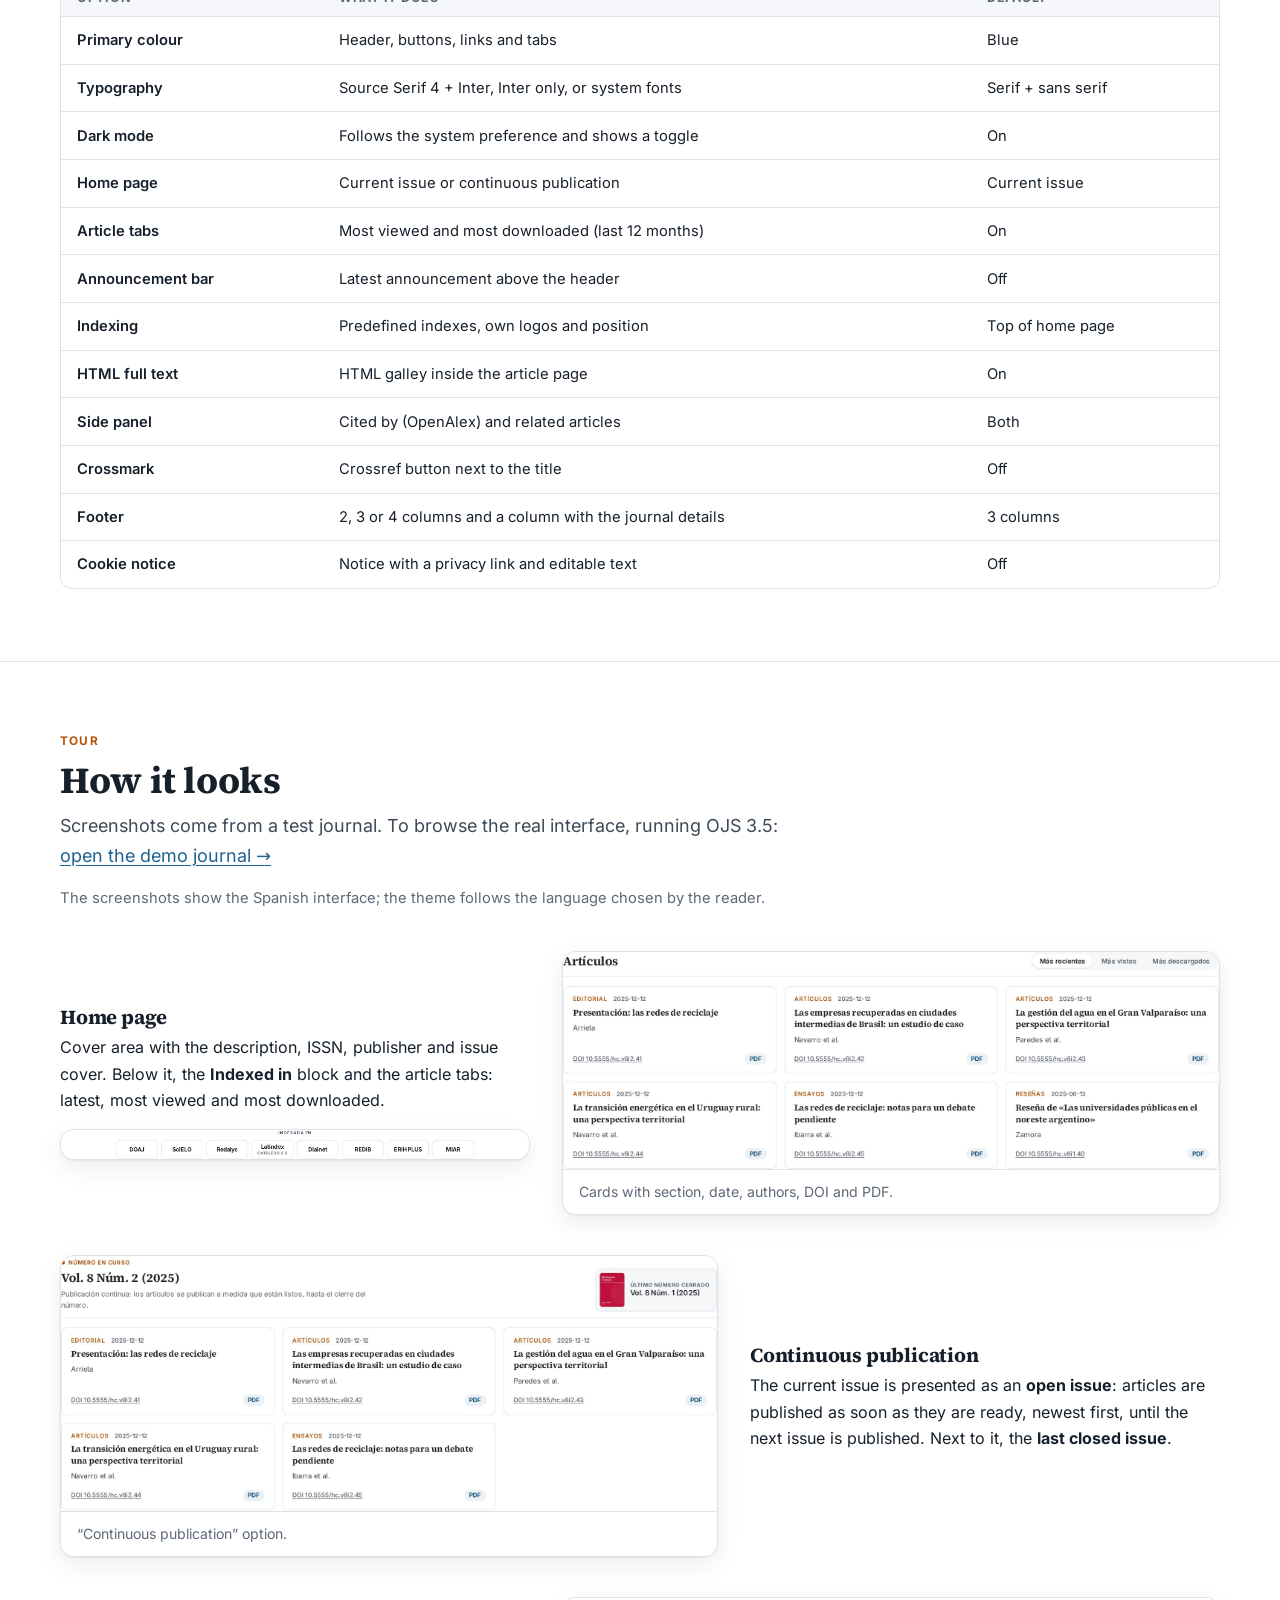
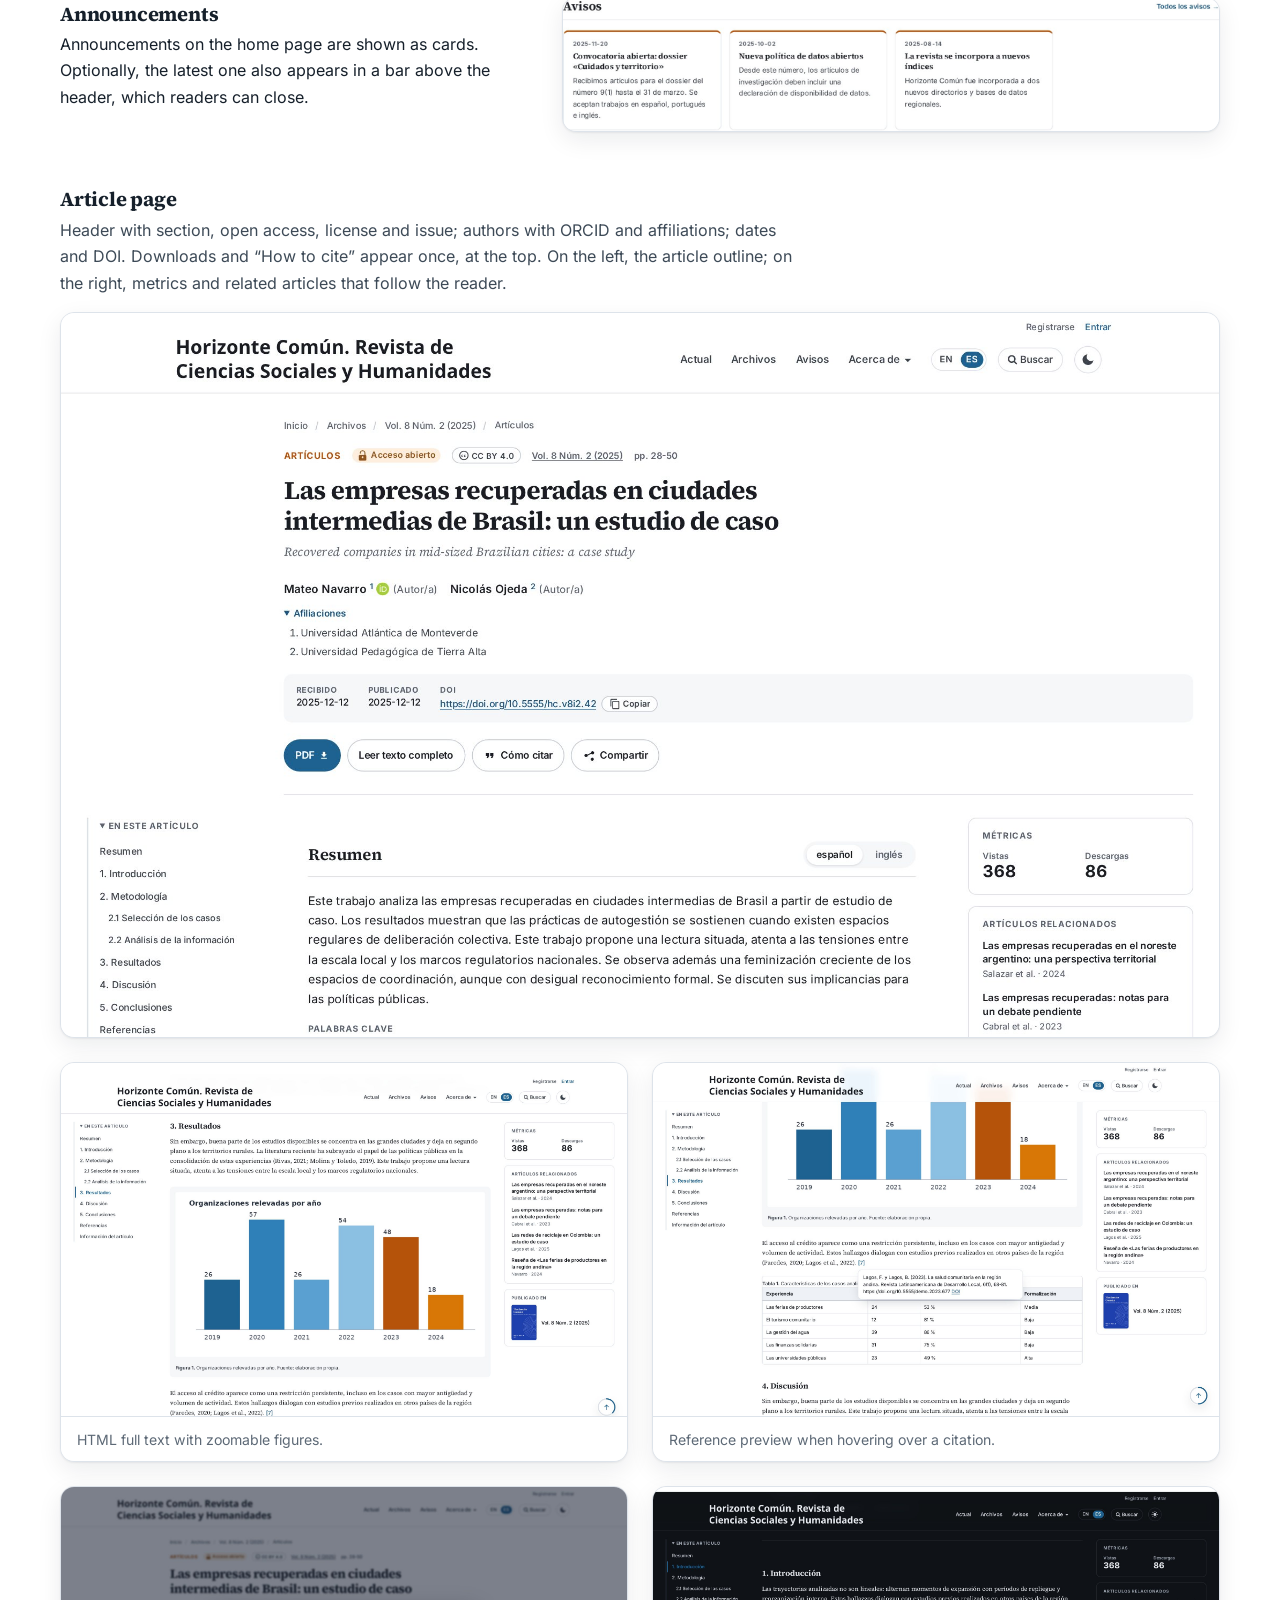
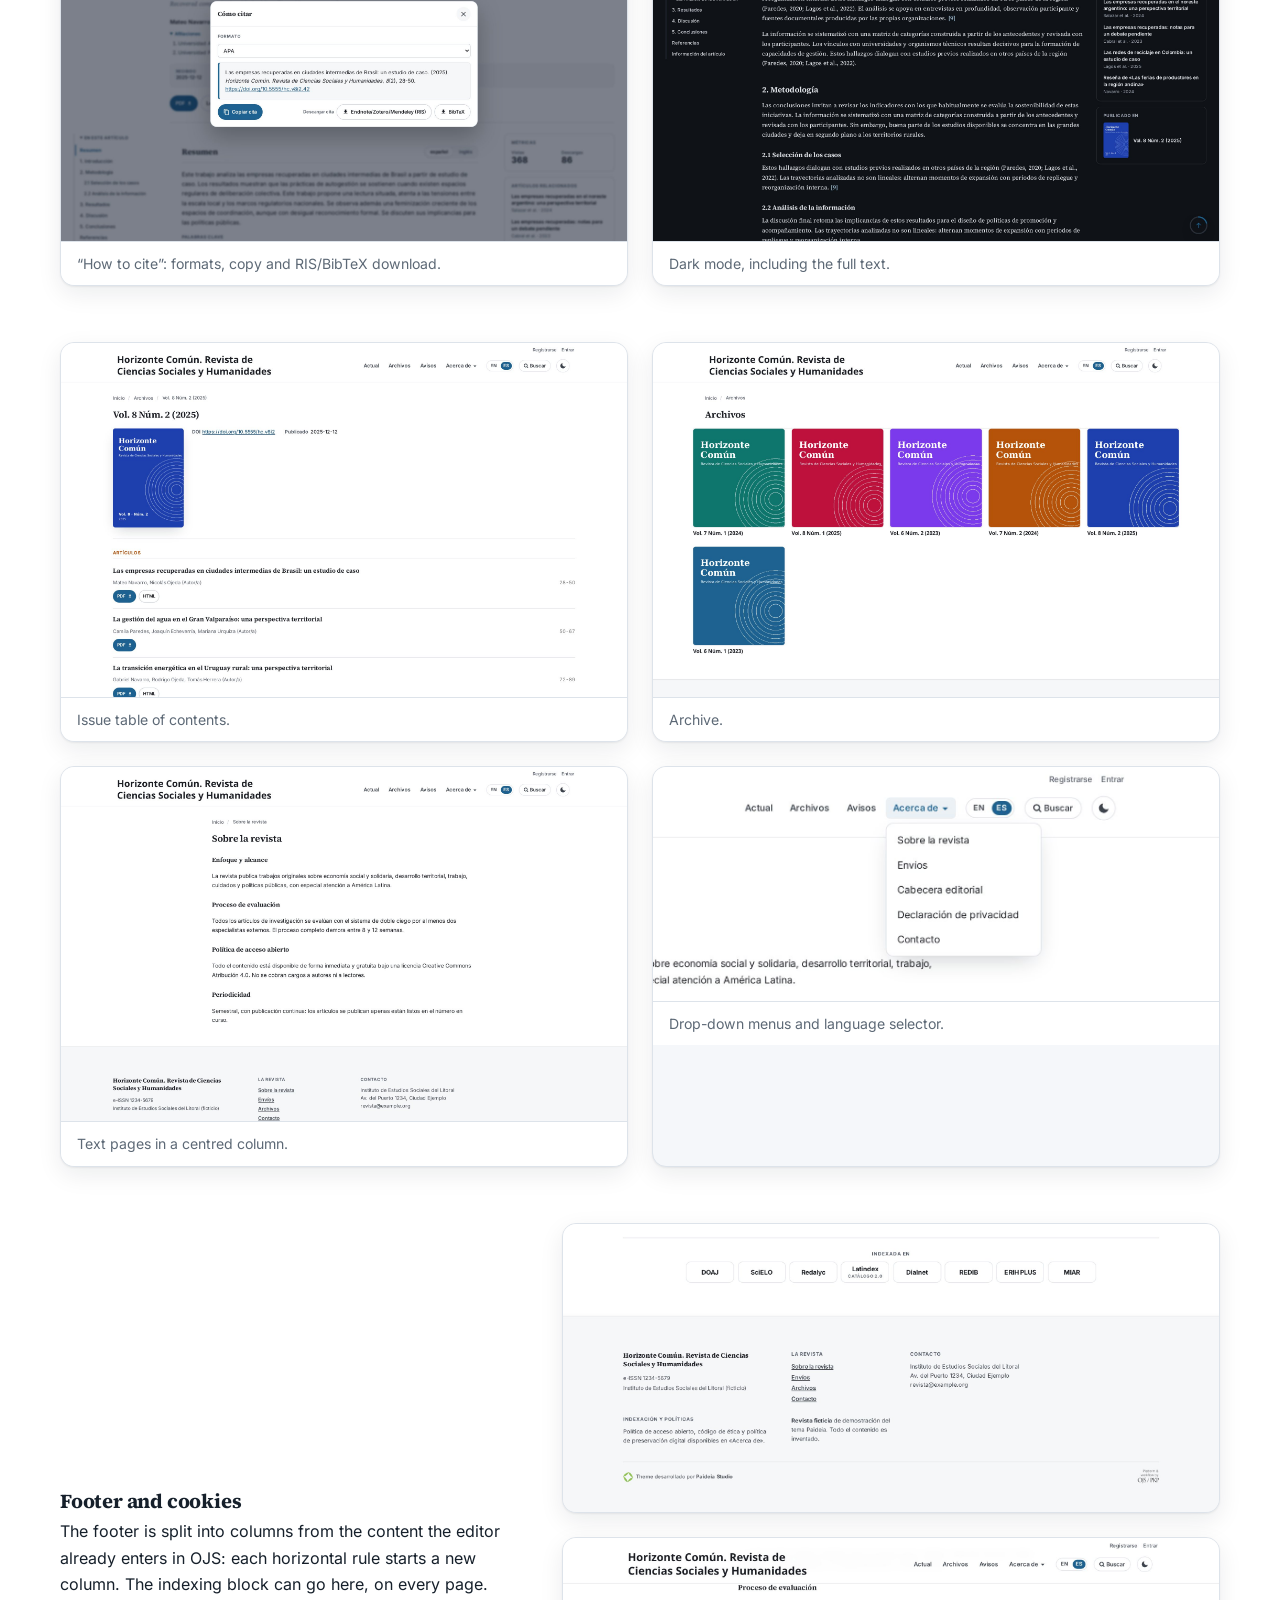
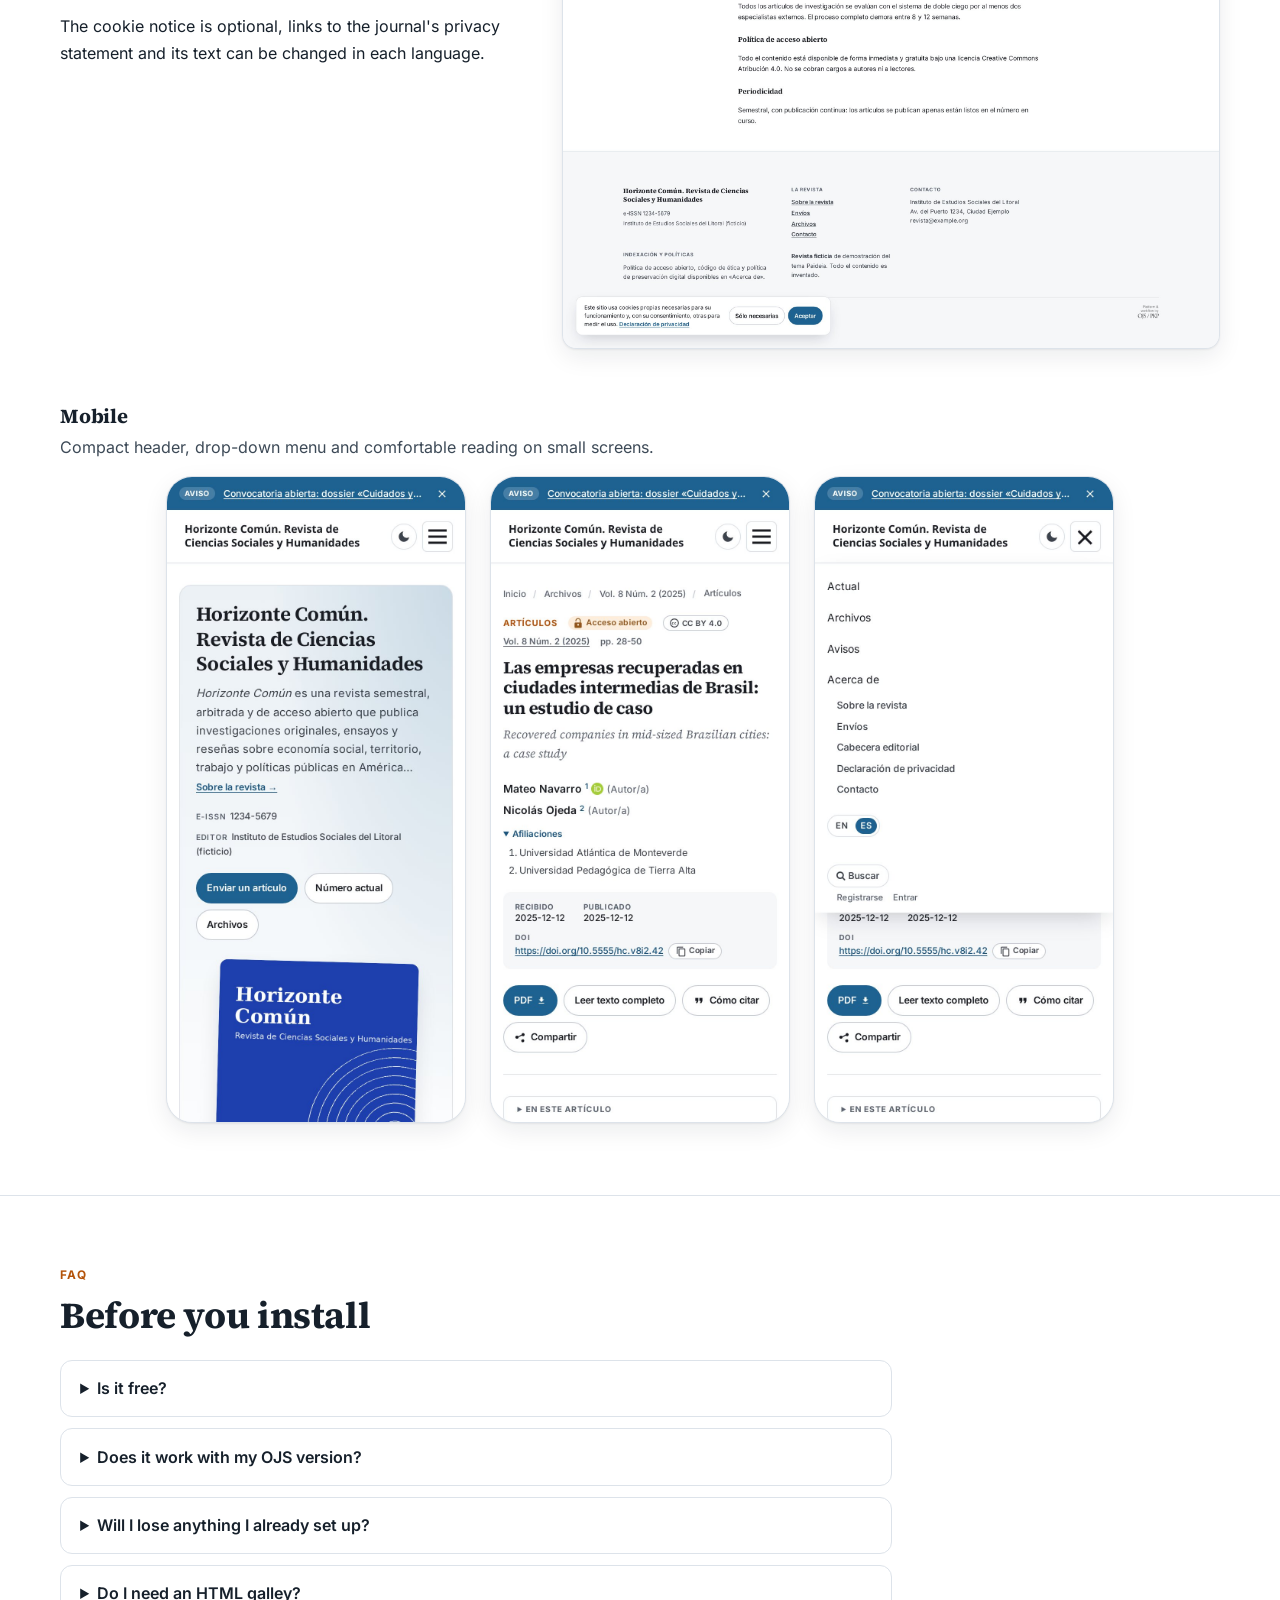
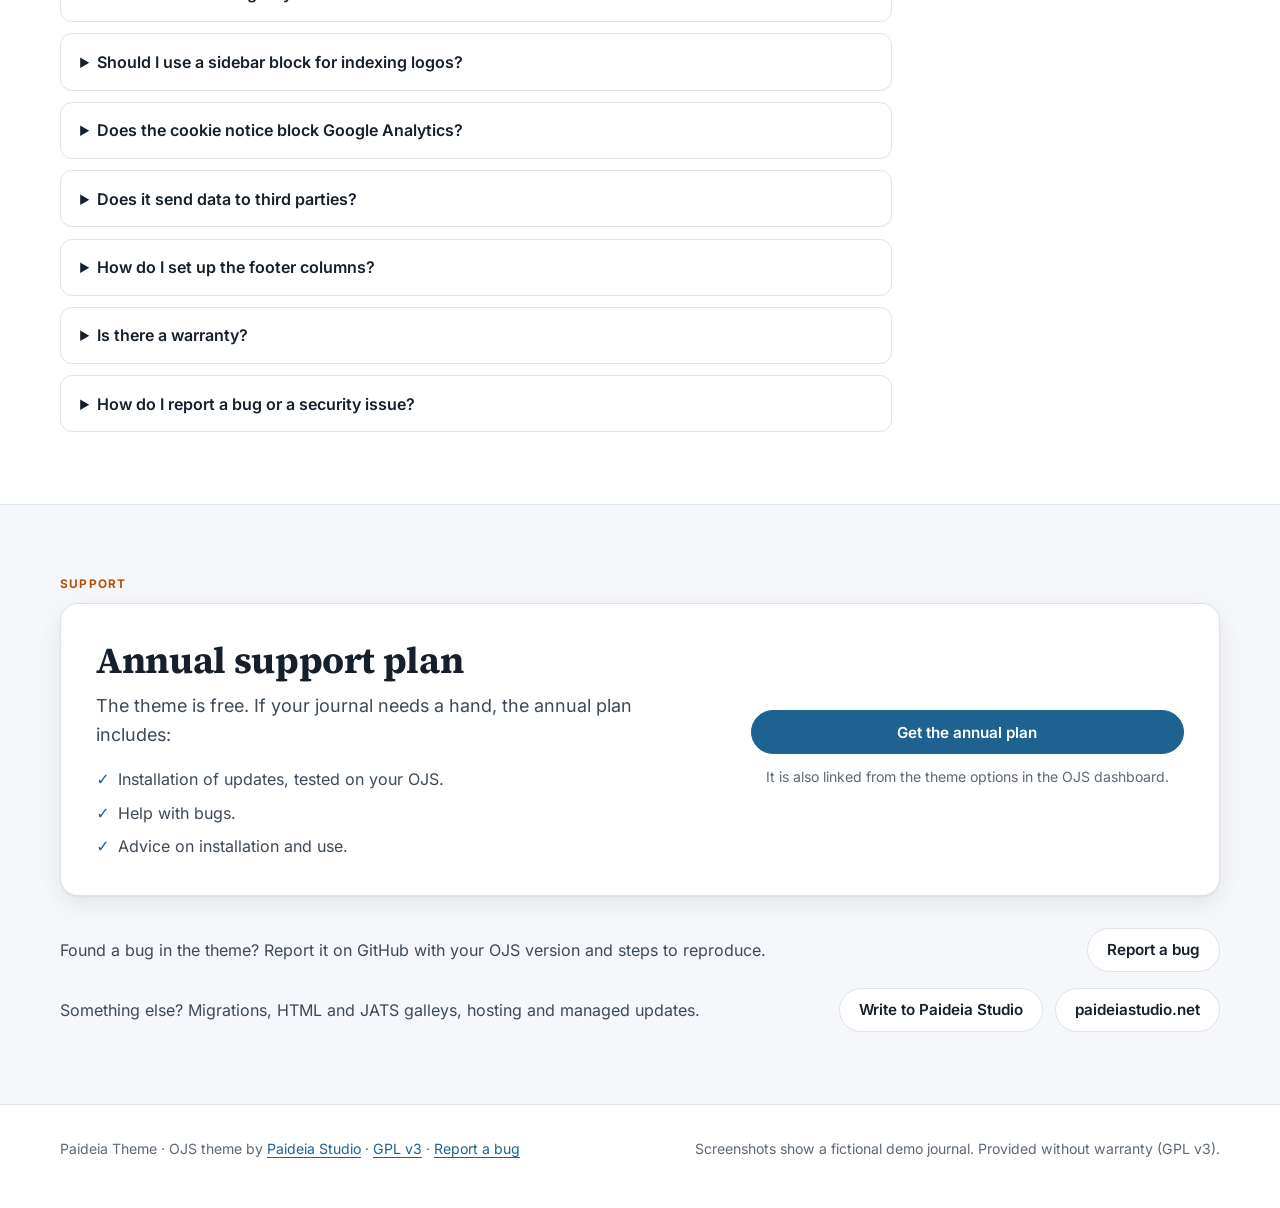
==== commit 62cc6af4: "Reporte de errores, política de seguridad y descargo de garantía - Plantillas de issue (error y mejo" ====
--- a/docs/en/index.html
+++ b/docs/en/index.html
@@ -269,6 +269,8 @@
 &lt;hr&gt;
 &lt;h4&gt;License&lt;/h4&gt;
 &lt;p&gt;Content under CC BY 4.0.&lt;/p&gt;</code></pre><p>Without rules but with two or more headings, each heading starts a column. The column with the journal name, ISSN, publisher and links is added by the theme (theme option “Footer”): no need to repeat it. “Footer columns” sets how many fit in a row; extra ones move to the next row.</p></details>
+			<details><summary>Is there a warranty?</summary><p>It is provided as is, without warranty of any kind, under sections 15 and 16 of the <a href="https://github.com/PaideiaPublishingServices/paideiaTheme/blob/main/LICENSE">GPL v3 license</a>. Test each new version on a copy of your OJS before using it on the journal and keep backups. The journal is responsible for its privacy statement and for how it uses the cookie notice. The annual support plan is a separate service and does not change this condition of the software.</p></details>
+			<details><summary>How do I report a bug or a security issue?</summary><p>Report bugs on <a href="https://github.com/PaideiaPublishingServices/paideiaTheme/issues/new/choose">GitHub</a>, with the theme and OJS versions and steps to reproduce. Security issues should not be published: use <a href="https://github.com/PaideiaPublishingServices/paideiaTheme/security/policy">private reporting</a> or write to Paideia Studio.</p></details>
 		</div>
 	</div>
 </section>
@@ -292,6 +294,12 @@
 			</div>
 		</div>
 		<div class="more">
+			<p style="margin:0">Found a bug in the theme? Report it on GitHub with your OJS version and steps to reproduce.</p>
+			<div style="display:flex;flex-wrap:wrap;gap:.7rem">
+				<a class="btn" href="https://github.com/PaideiaPublishingServices/paideiaTheme/issues/new/choose" target="_blank" rel="noopener">Report a bug</a>
+			</div>
+		</div>
+		<div class="more" style="margin-top:1rem">
 			<p style="margin:0">Something else? Migrations, HTML and JATS galleys, hosting and managed updates.</p>
 			<div style="display:flex;flex-wrap:wrap;gap:.7rem">
 				<button class="btn" type="button" id="mailBtn" data-u="contact" data-d="paideiastudio.net" data-s="Question about Paideia Theme for OJS">Write to Paideia Studio</button>
@@ -304,8 +312,8 @@
 
 <footer>
 	<div class="wrap">
-		<span>Paideia Theme · OJS theme by <a href="https://paideiastudio.net/">Paideia Studio</a> · GPL v3</span>
-		<span>Screenshots show a fictional demo journal.</span>
+		<span>Paideia Theme · OJS theme by <a href="https://paideiastudio.net/">Paideia Studio</a> · <a href="https://github.com/PaideiaPublishingServices/paideiaTheme/blob/main/LICENSE">GPL v3</a> · <a href="https://github.com/PaideiaPublishingServices/paideiaTheme/issues/new/choose">Report a bug</a></span>
+		<span>Screenshots show a fictional demo journal. Provided without warranty (GPL v3).</span>
 	</div>
 </footer>
 
